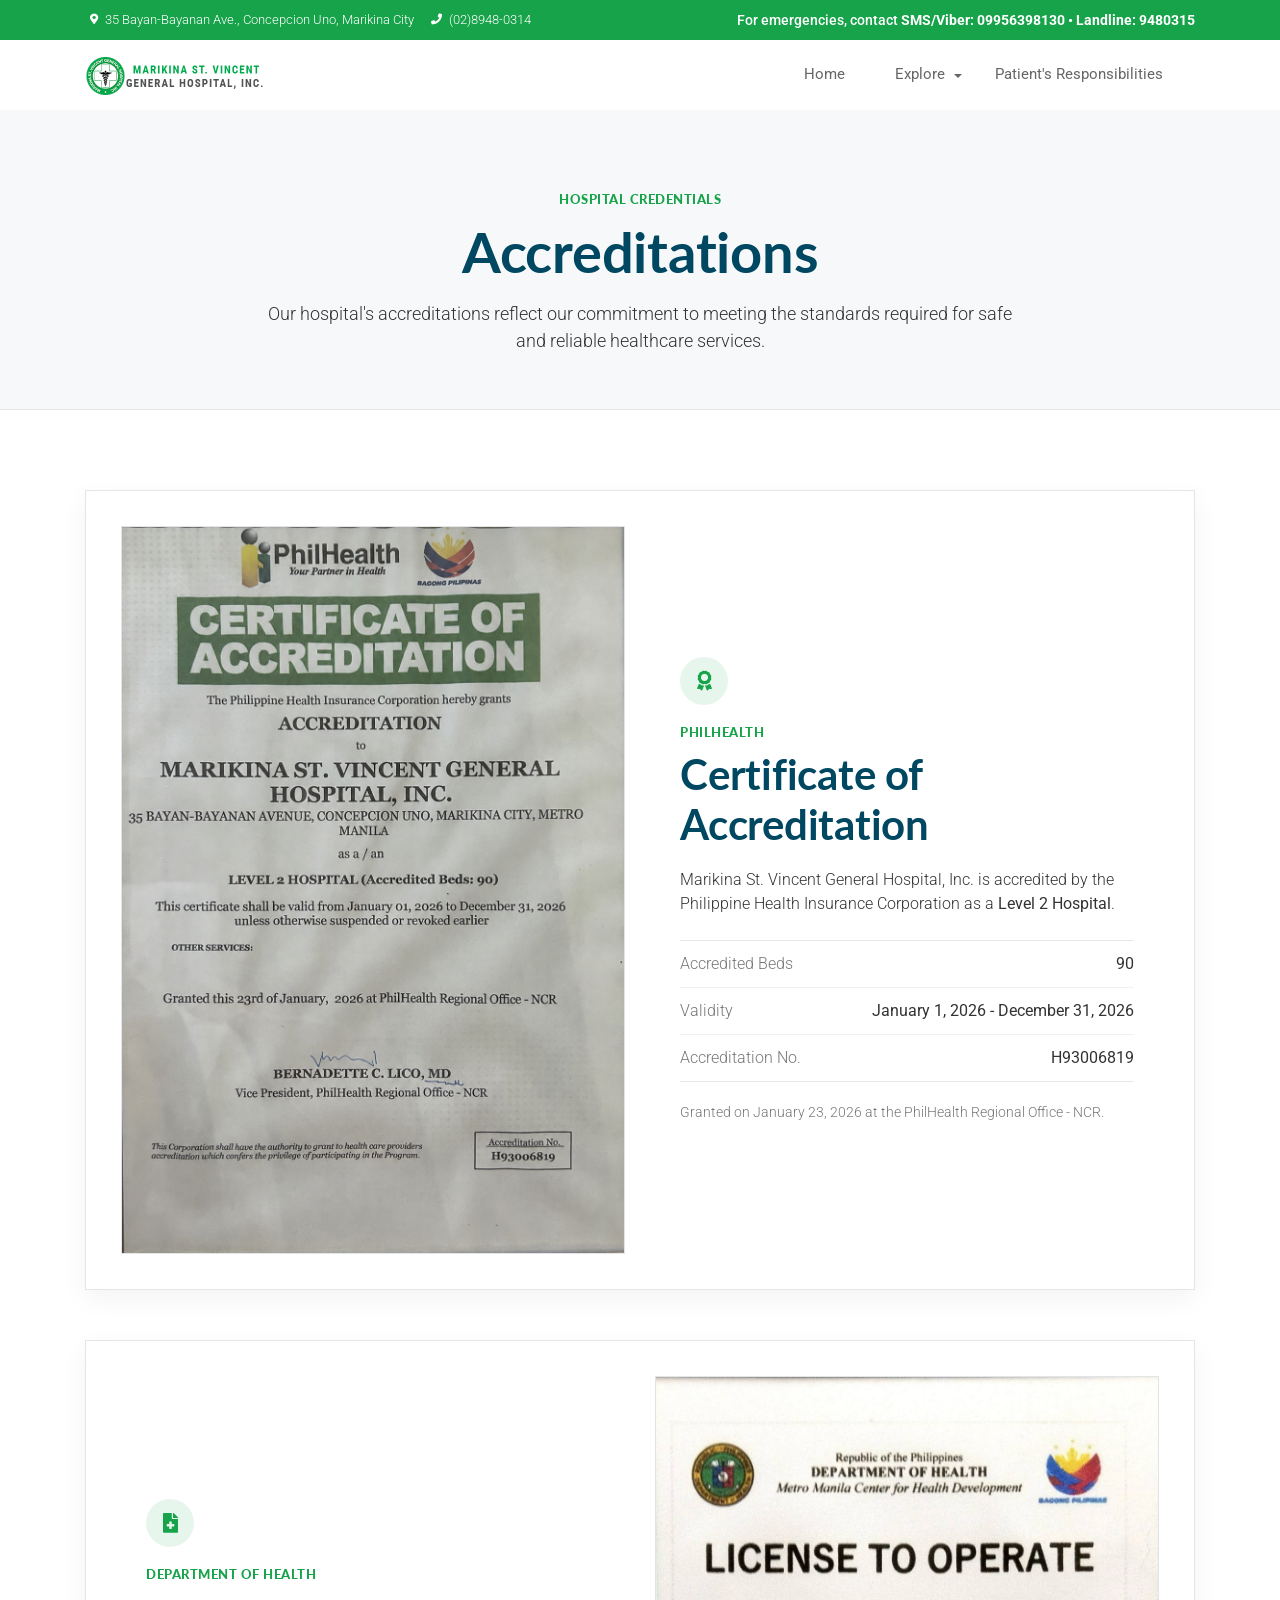
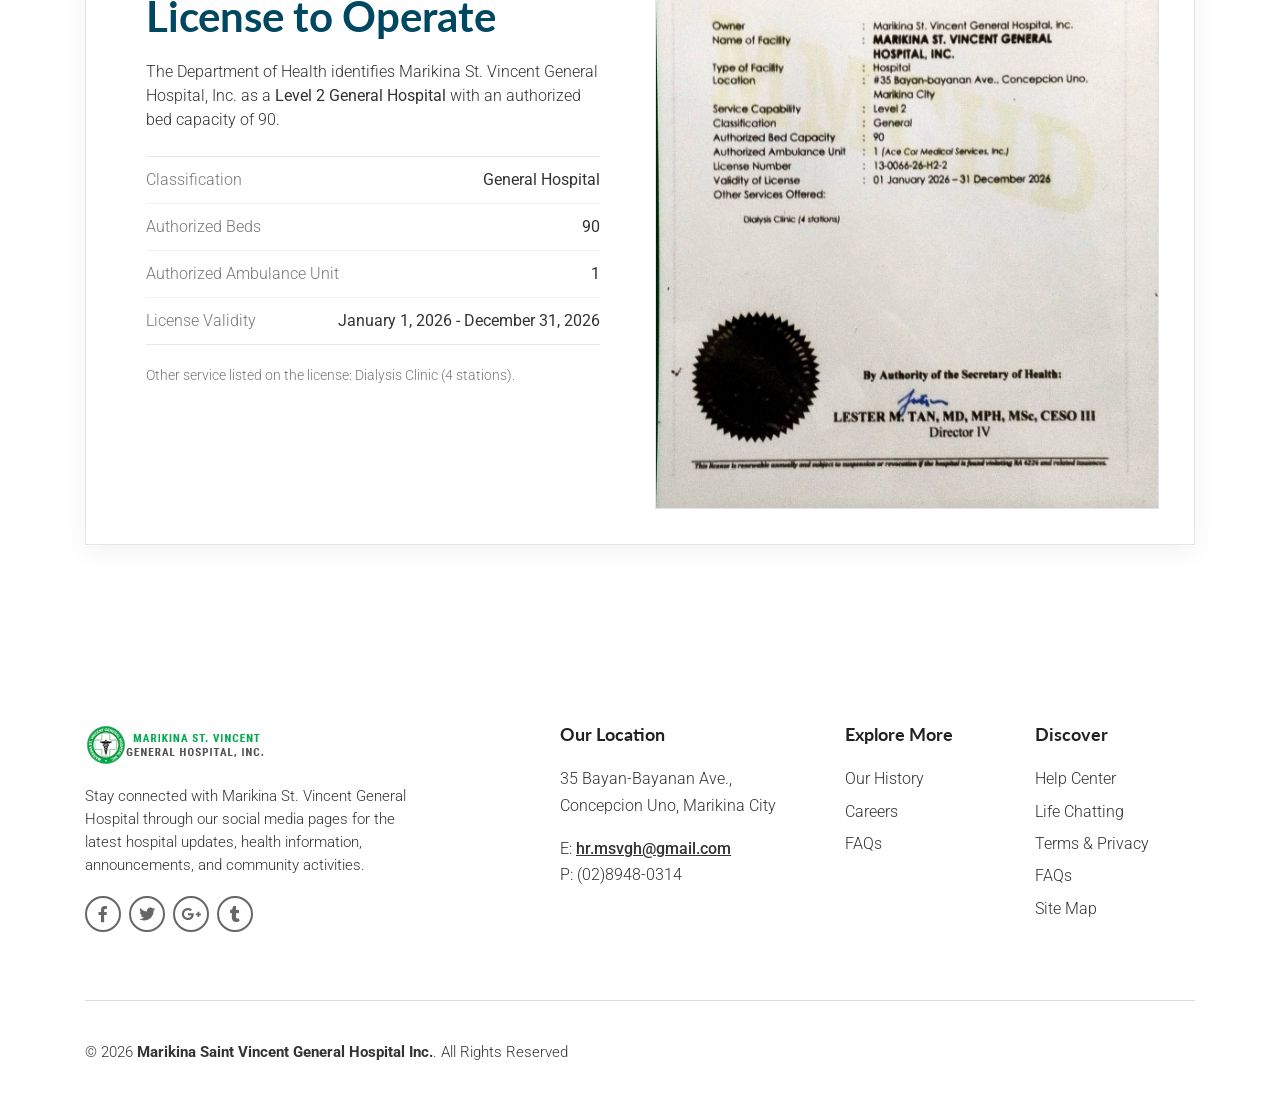
==== accreditations.html @ cf000d10 "V1" ====
<!DOCTYPE html>
<html lang="en">
<head>

		<meta charset="utf-8">
		<meta http-equiv="X-UA-Compatible" content="IE=edge"/>
		
		<meta name="description" content="Marikina St. Vincent General Hospital Inc. - Quality, affordable, effective, and accessible healthcare in Marikina City.">
		
		<meta name="viewport" content="width=device-width, initial-scale=1.0"/>
				
  		<!-- SITE TITLE -->
		<title>MSVGH - Accreditations</title>
							
		<!-- FAVICON AND TOUCH ICONS  -->
		<link rel="shortcut icon" href="images/website logo.PNG" type="image/x-icon">
		<link rel="icon" href="images/website logo.PNG" type="image/x-icon">
		<link rel="apple-touch-icon" sizes="152x152" href="images/apple-touch-icon-152x152.png">
		<link rel="apple-touch-icon" sizes="120x120" href="images/apple-touch-icon-120x120.png">
		<link rel="apple-touch-icon" sizes="76x76" href="images/apple-touch-icon-76x76.png">
		<link rel="apple-touch-icon" href="images/apple-touch-icon.png">

		<!-- GOOGLE FONTS -->
		<link href="https://fonts.googleapis.com/css?family=Roboto:300,400,500,700,900" rel="stylesheet"> 	
		<link href="https://fonts.googleapis.com/css?family=Lato:400,700,900" rel="stylesheet"> 

		<!-- BOOTSTRAP CSS -->
		<link href="css/bootstrap.min.css" rel="stylesheet">
				
		<!-- FONT ICONS -->
		<link href="https://use.fontawesome.com/releases/v5.7.2/css/all.css" integrity="sha384-fnmOCqbTlWIlj8LyTjo7mOUStjsKC4pOpQbqyi7RrhN7udi9RwhKkMHpvLbHG9Sr" rel="stylesheet" crossorigin="anonymous">		
		<link href="css/flaticon.css" rel="stylesheet">

		<!-- PLUGINS STYLESHEET -->
		<link href="css/menu.css" rel="stylesheet">	
		<link id="effect" href="css/dropdown-effects/fade-down.css" media="all" rel="stylesheet">
		<link href="css/magnific-popup.css" rel="stylesheet">	
		<link href="css/owl.carousel.min.css" rel="stylesheet">
		<link href="css/owl.theme.default.min.css" rel="stylesheet">
		<link href="css/animate.css" rel="stylesheet">
		<link href="css/jquery.datetimepicker.min.css" rel="stylesheet">
				
		<!-- TEMPLATE CSS -->
		<link href="css/style.css" rel="stylesheet">
		
		<!-- RESPONSIVE CSS -->
		<link href="css/responsive.css" rel="stylesheet"> 
	
	
		<style>
			.page-hero {
				padding: 80px 0 55px;
				background: #f7f8f9;
				border-bottom: 1px solid #e5e7e9;
			}
			.page-hero .section-id {
				display: block;
				margin-bottom: 8px;
			}
			.page-hero h2 {
				margin-bottom: 15px;
			}
			.page-hero p {
				max-width: 760px;
				margin: 0 auto;
			}
			.accreditations-section {
				padding: 80px 0;
				background: #fff;
			}
			.accreditation-card {
				margin-bottom: 50px;
				padding: 35px;
				background: #fff;
				border: 1px solid #e2e6e8;
				box-shadow: 0 8px 25px rgba(0,0,0,0.05);
			}
			.accreditation-card:last-child {
				margin-bottom: 0;
			}
			.credential-image {
				position: relative;
				overflow: hidden;
				background: #f5f6f7;
				border: 1px solid #e1e5e7;
				text-align: center;
			}
			.credential-image img {
				width: 100%;
				height: auto;
				display: block;
			}
			.credential-overlay {
				position: absolute;
				left: 0;
				right: 0;
				bottom: 0;
				display: flex;
				align-items: center;
				justify-content: center;
				gap: 9px;
				padding: 13px;
				background: rgba(22,163,74,0.92);
				color: #fff;
				opacity: 0;
				transform: translateY(100%);
				transition: all 300ms ease-in-out;
			}
			.credential-image:hover .credential-overlay {
				opacity: 1;
				transform: translateY(0);
			}
			.credential-content {
				padding: 10px 25px;
			}
			.credential-icon {
				width: 48px;
				height: 48px;
				margin-bottom: 18px;
				display: flex;
				align-items: center;
				justify-content: center;
				background: rgba(22,163,74,0.10);
				border-radius: 50%;
				color: #16a34a;
				font-size: 20px;
			}
			.credential-content .section-id {
				display: block;
				margin-bottom: 6px;
			}
			.credential-content h3 {
				margin-bottom: 18px;
			}
			.credential-content > p {
				margin-bottom: 24px;
			}
			.credential-details {
				border-top: 1px solid #e5e7e9;
				border-bottom: 1px solid #e5e7e9;
				margin-bottom: 20px;
			}
			.credential-details > div {
				display: flex;
				justify-content: space-between;
				gap: 25px;
				padding: 11px 0;
				border-bottom: 1px solid #eef0f1;
			}
			.credential-details > div:last-child {
				border-bottom: 0;
			}
			.credential-details span {
				color: #777;
			}
			.credential-details strong {
				color: #333;
				text-align: right;
			}
			.credential-note {
				font-size: 14px;
				color: #777;
				margin-bottom: 0 !important;
			}
			@media (max-width: 991px) {
				.credential-content {
					padding: 35px 10px 10px;
				}
				.accreditation-card {
					padding: 25px;
				}
			}
			@media (max-width: 575px) {
				.page-hero {
					padding: 55px 0 40px;
				}
				.accreditations-section {
					padding: 50px 0;
				}
				.accreditation-card {
					padding: 18px;
				}
				.credential-details > div {
					display: block;
				}
				.credential-details strong {
					display: block;
					margin-top: 4px;
					text-align: left;
				}
			}
		</style>

</head>
<body>
<div id="loader-wrapper">
			<div id="loader"><div class="loader-inner"></div></div>
		</div>




		<!-- PAGE CONTENT
		============================================= -->	
		<div id="page" class="page">

<header id="header" class="header">


				<!-- MOBILE HEADER -->
			    <div class="wsmobileheader clearfix">
			    	<a id="wsnavtoggle" class="wsanimated-arrow"><span></span></a>
			    	<span class="smllogo"><img src="images/logo.png" width="180" height="40" alt="mobile-logo"/></span>
			    	<a href="tel:123456789" class="callusbtn"><i class="fas fa-phone"></i></a>
			 	</div>


			 	<!-- HEADER STRIP -->
			 	<div class="headtoppart bg-blue clearfix">
			    	<div class="headerwp clearfix">

			    		<!-- Address -->
			     		<div class="headertopleft">			     			
			        		<div class="address clearfix"><span><i class="fas fa-map-marker-alt"></i>35 Bayan-Bayanan Ave., Concepcion Uno, Marikina City </span> <a href="tel:123456789" class="callusbtn"><i class="fas fa-phone"></i>(02)8948-0314</a>
			            	</div>
			     		</div>

			     		<!-- Social Links -->
					    <div class="headertopright">
					    	<a class="googleicon" title="Google" href="#"><i class="fab fa-google"></i> <span class="mobiletext02">Google</span></a>
					        <a class="linkedinicon" title="Linkedin" href="#"><i class="fab fa-linkedin-in"></i> <span class="mobiletext02">Linkedin</span></a>
					        <a class="twittericon" title="Twitter" href="#"><i class="fab fa-twitter"></i> <span class="mobiletext02">Twitter</span></a>
					        <a class="facebookicon" title="Facebook" href="#"><i class="fab fa-facebook-f"></i> <span class="mobiletext02">Facebook</span></a>
				      	</div>

				    </div>
			  	</div>	<!-- END HEADER STRIP -->


			  	<!-- NAVIGATION MENU -->
			  	<div class="wsmainfull menu clearfix">
    				<div class="wsmainwp clearfix">

    					<!-- LOGO IMAGE -->
    					<!-- For Retina Ready displays take a image with double the amount of pixels that your image will be displayed (e.g 360 x 80 pixels) -->
    					<div class="desktoplogo"><a href="index.html"><img src="images/logo.png"  width="180" height="40" alt="header-logo"></a></div>

    					<!-- MAIN MENU -->
      					<nav class="wsmenu clearfix">
        					<ul class="wsmenu-list">


        						<!-- DROPDOWN MENU -->
					        	<li aria-haspopup="true"><a href="index.html">Home</a>
					           		
					           			
					          	</li>	<!-- END DROPDOWN MENU -->


					           	<!-- PAGES -->
					          	<li aria-haspopup="true"><a href="#">Explore <span class="wsarrow"></span></a>
            						<div class="wsmegamenu clearfix">
             							<div class="container">
               								<div class="row">

               									<!-- MEGAMENU LINKS -->
               									<ul class="col-lg-3 col-md-12 col-xs-12 link-list">
								                    
								                    <li><a href="index.html">Home</a></li>
								                    <li><a href="history.html">History</a></li>
								                    <li><a href="mission-vision.html">Mission &amp; Vision</a></li>
								                </ul>

								                <!-- MEGAMENU LINKS -->
               									<ul class="col-lg-3 col-md-12 col-xs-12 link-list">
								                    
								                    <li><a href="all-services.html">All Services</a></li>
								                    <li><a href="all-doctors.html">All Doctors</a></li>
								                    <li><a href="doctors-timetable.html">Doctors Timetable</a></li>
								                </ul>

								                <!-- MEGAMENU LINKS -->
               									<ul class="col-lg-3 col-md-12 col-xs-12 link-list">
								                    
								                    <li><a href="accreditations.html">Accreditations</a></li>
								                    <li><a href="applications.html">Applications</a></li>
								                    <li><a href="faqs.html">FAQs</a></li>
								                </ul>

								                <!-- MEGAMENU LINKS -->
               									<ul class="col-lg-3 col-md-12 col-xs-12 link-list">
								                    
								                    <li><a href="contact us.html">Contact Us</a></li>
								                    <li><a href="terms.html">Terms</a></li>
								                </ul>

							                </div>  <!-- End row -->	
							            </div>  <!-- End container -->	
							        </div>  <!-- End wsmegamenu -->	
							    </li>	<!-- END PAGES -->



					          	


					          	

							    
							    <!-- SIMPLE NAVIGATION LINK -->
							    <li class="nl-simple" aria-haspopup="true"><a href="terms.html">Patient's Responsibilities</a></li>

							    <!-- NAVIGATION MENU BUTTON -->
							   


        					</ul>
        				</nav>	<!-- END MAIN MENU -->

    				</div>
    			</div>	<!-- END NAVIGATION MENU -->


			</header>


			<!-- ACCREDITATIONS PAGE -->
			<section class="page-hero division">
				<div class="container">
					<div class="row">
						<div class="col-lg-10 offset-lg-1 text-center">
							<span class="section-id blue-color">Hospital Credentials</span>
							<h2 class="h2-md steelblue-color">Accreditations</h2>
							<p class="p-md">
								Our hospital's accreditations reflect
								our commitment to meeting the standards required for safe and
								reliable healthcare services.
							</p>
						</div>
					</div>
				</div>
			</section>

			<section class="accreditations-section division">
				<div class="container">

					<div class="accreditation-card wow fadeInUp" data-wow-delay="0.2s">
						<div class="row d-flex align-items-center">

							<div class="col-lg-6">
								<div class="credential-image">
									<a class="image-link" href="images/accreditation.png" title="PhilHealth Certificate of Accreditation">
										<img class="img-fluid" src="images/accreditation.png" alt="PhilHealth Certificate of Accreditation">
										<div class="credential-overlay">
											<i class="fas fa-search-plus"></i>
											<span>View Certificate</span>
										</div>
									</a>
								</div>
							</div>

							<div class="col-lg-6">
								<div class="credential-content">
									<div class="credential-icon"><i class="fas fa-award"></i></div>
									<span class="section-id blue-color">PhilHealth</span>
									<h3 class="h3-md steelblue-color">Certificate of Accreditation</h3>

									<p>
										Marikina St. Vincent General Hospital, Inc. is accredited by
										the Philippine Health Insurance Corporation as a
										<strong>Level 2 Hospital</strong>.
									</p>

									<div class="credential-details">
										<div><span>Accredited Beds</span><strong>90</strong></div>
										<div><span>Validity</span><strong>January 1, 2026 - December 31, 2026</strong></div>
										<div><span>Accreditation No.</span><strong>H93006819</strong></div>
									</div>

									<p class="credential-note">
										Granted on January 23, 2026 at the PhilHealth Regional Office - NCR.
									</p>
								</div>
							</div>

						</div>
					</div>

					<div class="accreditation-card wow fadeInUp" data-wow-delay="0.4s">
						<div class="row d-flex align-items-center">

							<div class="col-lg-6 order-lg-2">
								<div class="credential-image">
									<a class="image-link" href="images/license to operate.jpg" title="License to Operate">
										<img class="img-fluid" src="images/license to operate.jpg" alt="Department of Health License to Operate">
										<div class="credential-overlay">
											<i class="fas fa-search-plus"></i>
											<span>View License</span>
										</div>
									</a>
								</div>
							</div>

							<div class="col-lg-6 order-lg-1">
								<div class="credential-content">
									<div class="credential-icon"><i class="fas fa-file-medical"></i></div>
									<span class="section-id blue-color">Department of Health</span>
									<h3 class="h3-md steelblue-color">License to Operate</h3>

									<p>
										The Department of Health identifies Marikina St. Vincent
										General Hospital, Inc. as a <strong>Level 2 General Hospital</strong>
										with an authorized bed capacity of 90.
									</p>

									<div class="credential-details">
										<div><span>Classification</span><strong>General Hospital</strong></div>
										<div><span>Authorized Beds</span><strong>90</strong></div>
										<div><span>Authorized Ambulance Unit</span><strong>1</strong></div>
										<div><span>License Validity</span><strong>January 1, 2026 - December 31, 2026</strong></div>
									</div>

									<p class="credential-note">
										Other service listed on the license: Dialysis Clinic (4 stations).
									</p>
								</div>
							</div>

						</div>
					</div>

				</div>
			</section>


<footer id="footer-3" class="wide-40 footer division">
				<div class="container">


					<!-- FOOTER CONTENT -->
					<div class="row">	


						<!-- FOOTER INFO -->
						<div class="col-md-6 col-lg-4">
							<div class="footer-info mb-40">

								<!-- Footer Logo -->
								<!-- For Retina Ready displays take a image with double the amount of pixels that your image will be displayed (e.g 360 x 80  pixels) -->
								<img src="images/footer-logo.png" width="180" height="40" alt="footer-logo">

								<!-- Text -->	
								<p class="p-sm mt-20">Stay connected with Marikina St. Vincent General Hospital through our social media pages for the latest hospital updates, health information, announcements, and community activities. 
								</p>

								<!-- Social Icons -->
								<div class="footer-socials-links mt-20">
									<ul class="foo-socials text-center clearfix">

										<li><a href="#" class="ico-facebook"><i class="fab fa-facebook-f"></i></a></li>
										<li><a href="#" class="ico-twitter"><i class="fab fa-twitter"></i></a></li>	
										<li><a href="#" class="ico-google-plus"><i class="fab fa-google-plus-g"></i></a></li>
										<li><a href="#" class="ico-tumblr"><i class="fab fa-tumblr"></i></a></li>			
																																				
										<!--
										<li><a href="#" class="ico-behance"><i class="fab fa-behance"></i></a></li>	
										<li><a href="#" class="ico-dribbble"><i class="fab fa-dribbble"></i></a></li>											
										<li><a href="#" class="ico-instagram"><i class="fab fa-instagram"></i></a></li>	
										<li><a href="#" class="ico-linkedin"><i class="fab fa-linkedin-in"></i></a></li>
										<li><a href="#" class="ico-pinterest"><i class="fab fa-pinterest-p"></i></a></li>									
										<li><a href="#" class="ico-youtube"><i class="fab fa-youtube"></i></a></li>											
										<li><a href="#" class="ico-vk"><i class="fab fa-vk"></i></a></li>
										<li><a href="#" class="ico-yelp"><i class="fab fa-yelp"></i></a></li>
										<li><a href="#" class="ico-yahoo"><i class="fab fa-yahoo"></i></a></li>
									    -->	

									</ul>									
								</div> 
								
							</div>	
						</div>


						<!-- FOOTER CONTACTS -->
						<div class="col-md-6 col-lg-3 offset-lg-1">
							<div class="footer-box mb-40">
							
								<!-- Title -->
								<h5 class="h5-xs">Our Location</h5>

								<!-- Address -->
								<p>35 Bayan-Bayanan Ave.,</p> 
								<p>Concepcion Uno, Marikina City</p>
								
								<!-- Email -->
								<p class="foo-email mt-20">E: <a href="mailto:yourdomain@mail.com">hr.msvgh@gmail.com</a></p>

								<!-- Phone -->
								<p>P: (02)8948-0314</p>

							</div>
						</div>


						<!-- FOOTER LINKS -->
						<div class="col-md-6 col-lg-2">
							<div class="footer-links mb-40">
							
								<!-- Title -->
								<h5 class="h5-xs">Explore More</h5>

								<!-- Footer Links -->
								<ul class="foo-links clearfix">
									<li><a href="#">Our History</a></li>
									<li><a href="#">Careers</a></li>
									<li><a href="#">FAQs</a></li>									
								</ul>

							</div>
						</div>


						<!-- FOOTER LINKS -->
						<div class="col-md-6 col-lg-2">
							<div class="footer-links mb-40">
												
								<!-- Title -->
								<h5 class="h5-xs">Discover</h5>

								<!-- Footer List -->
								<ul class="clearfix">																		
									<li><a href="#">Help Center</a></li>																				
									<li><a href="#">Life Chatting</a></li>
									<li><a href="#">Terms & Privacy</a></li>
									<li><a href="#">FAQs</a></li>
									<li><a href="#">Site Map</a></li>								
								</ul>

							</div>
						</div>	


					</div>	  <!-- END FOOTER CONTENT -->


					<!-- FOOTER COPYRIGHT -->
					<div class="bottom-footer">
						<div class="row">
							<div class="col-md-12">
								<p class="footer-copyright">&copy; 2026 <span> Marikina Saint Vincent General Hospital Inc.</span>. All Rights Reserved</p>
							</div>
						</div>
					</div>


				</div>	   <!-- End container -->
			</footer>

<!-- EXTERNAL SCRIPTS
		============================================= -->	
		<script src="js/jquery-3.3.1.min.js"></script>
		<script src="js/bootstrap.min.js"></script>	
		<script src="js/modernizr.custom.js"></script>
		<script src="js/jquery.easing.js"></script>
		<script src="js/jquery.appear.js"></script>
		<script src="js/jquery.stellar.min.js"></script>	
		<script src="js/menu.js"></script>
		<script src="js/sticky.js"></script>
		<script src="js/jquery.scrollto.js"></script>
		<script src="js/materialize.js"></script>	
		<script src="js/owl.carousel.min.js"></script>
		<script src="js/jquery.magnific-popup.min.js"></script>	
		<script src="js/imagesloaded.pkgd.min.js"></script>
		<script src="js/isotope.pkgd.min.js"></script>
		<script src="js/hero-form.js"></script>
		<script src="js/contact-form.js"></script>
		
		<script src="js/appointment-form.js"></script>
		<script src="js/jquery.datetimepicker.full.js"></script>		
		<script src="js/jquery.validate.min.js"></script>	
		<script src="js/jquery.ajaxchimp.min.js"></script>
		<script src="js/wow.js"></script>	
	
		<!-- Custom Script -->		
		<script src="js/custom.js"></script>

		<script> 
			new WOW().init();
		</script>

		<!-- HTML5 shim, for IE6-8 support of HTML5 elements. All other JS at the end of file. -->
		<!-- [if lt IE 9]>
			<script src="js/html5shiv.js" type="text/javascript"></script>
			<script src="js/respond.min.js" type="text/javascript"></script>
		<![endif] -->

		<!-- Google Analytics: Change UA-XXXXX-X to be your site's ID. Go to http://www.google.com/analytics/ for more information. -->	
		<!--
		<script>
			window.ga=window.ga||function(){(ga.q=ga.q||[]).push(arguments)};ga.l=+new Date;
			ga('create', 'UA-XXXXX-Y', 'auto');
			ga('send', 'pageview');
		</script>
		<script async src='https://www.google-analytics.com/analytics.js'></script>
		-->
		<!-- End Google Analytics -->

	

</body>
</html>
---- css/flaticon.css ----
/*
  	Flaticon icon font: Flaticon
  	Creation date: 12/09/2017 10:18
  	*/

@font-face {
  font-family: "Flaticon";
  src: url("../fonts/Flaticon.eot");
  src: url("../fonts/Flaticon.eot?#iefix") format("embedded-opentype"),
       url("../fonts/Flaticon.woff") format("woff"),
       url("../fonts/Flaticon.ttf") format("truetype"),
       url("../fonts/Flaticon.svg#Flaticon") format("svg");
  font-weight: normal;
  font-style: normal;
}

@media screen and (-webkit-min-device-pixel-ratio:0) {
  @font-face {
    font-family: "Flaticon";
    src: url("../fonts/Flaticon.svg#Flaticon") format("svg");
  }
}

[class^="flaticon-"]:before, [class*=" flaticon-"]:before,
[class^="flaticon-"]:after, [class*=" flaticon-"]:after {   
  font-family: Flaticon;
  font-size: 20px;
  font-style: normal;
  margin-left: 0;
}

.flaticon-001-clock-1:before { content: "\f100"; }
.flaticon-002-medicine-2:before { content: "\f101"; }
.flaticon-003-chat:before { content: "\f102"; }
.flaticon-004-blood-sample-2:before { content: "\f103"; }
.flaticon-005-blood-donation-3:before { content: "\f104"; }
.flaticon-006-cardiogram-8:before { content: "\f105"; }
.flaticon-007-calendar-3:before { content: "\f106"; }
.flaticon-008-ambulance-6:before { content: "\f107"; }
.flaticon-009-cardiogram-7:before { content: "\f108"; }
.flaticon-010-mortar-2:before { content: "\f109"; }
.flaticon-011-atoms:before { content: "\f10a"; }
.flaticon-012-calendar-2:before { content: "\f10b"; }
.flaticon-013-blood-donation-2:before { content: "\f10c"; }
.flaticon-014-clinic-history-8:before { content: "\f10d"; }
.flaticon-015-blood-donation-1:before { content: "\f10e"; }
.flaticon-016-doctor-1:before { content: "\f10f"; }
.flaticon-017-molecules:before { content: "\f110"; }
.flaticon-018-scale-1:before { content: "\f111"; }
.flaticon-019-skull:before { content: "\f112"; }
.flaticon-020-hospital-bed-1:before { content: "\f113"; }
.flaticon-021-hospital-9:before { content: "\f114"; }
.flaticon-022-fish:before { content: "\f115"; }
.flaticon-023-knife:before { content: "\f116"; }
.flaticon-024-spermatozoon:before { content: "\f117"; }
.flaticon-025-printer:before { content: "\f118"; }
.flaticon-026-bones:before { content: "\f119"; }
.flaticon-027-stomach:before { content: "\f11a"; }
.flaticon-028-cardiogram-6:before { content: "\f11b"; }
.flaticon-029-stretcher-1:before { content: "\f11c"; }
.flaticon-030-clinic-history-7:before { content: "\f11d"; }
.flaticon-031-scanner:before { content: "\f11e"; }
.flaticon-032-laptop-3:before { content: "\f11f"; }
.flaticon-033-scale:before { content: "\f120"; }
.flaticon-034-folder:before { content: "\f121"; }
.flaticon-035-clinic-history-6:before { content: "\f122"; }
.flaticon-036-hospital-8:before { content: "\f123"; }
.flaticon-037-tablets:before { content: "\f124"; }
.flaticon-038-medicine-book-1:before { content: "\f125"; }
.flaticon-039-emergency-call-1:before { content: "\f126"; }
.flaticon-040-placeholder:before { content: "\f127"; }
.flaticon-041-helicopter:before { content: "\f128"; }
.flaticon-042-hospital-7:before { content: "\f129"; }
.flaticon-043-dropper-1:before { content: "\f12a"; }
.flaticon-044-dumbbell:before { content: "\f12b"; }
.flaticon-045-molecule:before { content: "\f12c"; }
.flaticon-046-cardiogram-5:before { content: "\f12d"; }
.flaticon-047-head:before { content: "\f12e"; }
.flaticon-048-lungs:before { content: "\f12f"; }
.flaticon-049-glasses:before { content: "\f130"; }
.flaticon-050-mortar-1:before { content: "\f131"; }
.flaticon-051-emergency-call:before { content: "\f132"; }
.flaticon-052-flask-2:before { content: "\f133"; }
.flaticon-053-medical-history:before { content: "\f134"; }
.flaticon-054-ambulance-5:before { content: "\f135"; }
.flaticon-055-calendar-1:before { content: "\f136"; }
.flaticon-056-first-aid-kit-5:before { content: "\f137"; }
.flaticon-057-crutch:before { content: "\f138"; }
.flaticon-058-blood-transfusion-2:before { content: "\f139"; }
.flaticon-059-ambulance-4:before { content: "\f13a"; }
.flaticon-060-cardiogram-4:before { content: "\f13b"; }
.flaticon-061-nuclear-1:before { content: "\f13c"; }
.flaticon-062-cardiogram-3:before { content: "\f13d"; }
.flaticon-063-thermometer-2:before { content: "\f13e"; }
.flaticon-064-hospital-6:before { content: "\f13f"; }
.flaticon-065-hospital-bed:before { content: "\f140"; }
.flaticon-066-cardiogram-2:before { content: "\f141"; }
.flaticon-067-clinic-history-5:before { content: "\f142"; }
.flaticon-068-ambulance-3:before { content: "\f143"; }
.flaticon-069-test-tube:before { content: "\f144"; }
.flaticon-070-first-aid-kit-4:before { content: "\f145"; }
.flaticon-071-clipboard-2:before { content: "\f146"; }
.flaticon-072-hospital-5:before { content: "\f147"; }
.flaticon-073-laptop-2:before { content: "\f148"; }
.flaticon-074-laptop-1:before { content: "\f149"; }
.flaticon-075-cardiogram-1:before { content: "\f14a"; }
.flaticon-076-microscope:before { content: "\f14b"; }
.flaticon-077-ribbon:before { content: "\f14c"; }
.flaticon-078-patch-2:before { content: "\f14d"; }
.flaticon-079-safebox:before { content: "\f14e"; }
.flaticon-080-shield:before { content: "\f14f"; }
.flaticon-081-dropper:before { content: "\f150"; }
.flaticon-082-pills-3:before { content: "\f151"; }
.flaticon-083-stethoscope:before { content: "\f152"; }
.flaticon-084-pills-2:before { content: "\f153"; }
.flaticon-085-blood-sample-1:before { content: "\f154"; }
.flaticon-086-flask-1:before { content: "\f155"; }
.flaticon-087-glass-of-water:before { content: "\f156"; }
.flaticon-088-injection-1:before { content: "\f157"; }
.flaticon-089-blood-transfusion-1:before { content: "\f158"; }
.flaticon-090-vaccine:before { content: "\f159"; }
.flaticon-091-no-smoking:before { content: "\f15a"; }
.flaticon-092-clock:before { content: "\f15b"; }
.flaticon-093-pills-1:before { content: "\f15c"; }
.flaticon-094-blood-drop-1:before { content: "\f15d"; }
.flaticon-095-patch-1:before { content: "\f15e"; }
.flaticon-096-calendar:before { content: "\f15f"; }
.flaticon-097-flask:before { content: "\f160"; }
.flaticon-098-blood-drop:before { content: "\f161"; }
.flaticon-099-first-aid-kit-3:before { content: "\f162"; }
.flaticon-100-voltmeter:before { content: "\f163"; }
.flaticon-101-cardiogram:before { content: "\f164"; }
.flaticon-102-hospital-4:before { content: "\f165"; }
.flaticon-103-nuclear:before { content: "\f166"; }
.flaticon-104-blood-sample:before { content: "\f167"; }
.flaticon-105-first-aid-kit-2:before { content: "\f168"; }
.flaticon-106-first-aid-kit-1:before { content: "\f169"; }
.flaticon-107-medicine-1:before { content: "\f16a"; }
.flaticon-108-hospital-3:before { content: "\f16b"; }
.flaticon-109-injection:before { content: "\f16c"; }
.flaticon-110-hospital-2:before { content: "\f16d"; }
.flaticon-111-ambulance-2:before { content: "\f16e"; }
.flaticon-112-mortar:before { content: "\f16f"; }
.flaticon-113-clinic-history-4:before { content: "\f170"; }
.flaticon-114-pill:before { content: "\f171"; }
.flaticon-115-ambulance-1:before { content: "\f172"; }
.flaticon-116-patch:before { content: "\f173"; }
.flaticon-117-stretcher:before { content: "\f174"; }
.flaticon-118-blood-transfusion:before { content: "\f175"; }
.flaticon-119-clipboard-1:before { content: "\f176"; }
.flaticon-120-monitor-1:before { content: "\f177"; }
.flaticon-121-smartphone-4:before { content: "\f178"; }
.flaticon-122-clinic-history-3:before { content: "\f179"; }
.flaticon-123-smartphone-3:before { content: "\f17a"; }
.flaticon-124-laptop:before { content: "\f17b"; }
.flaticon-125-clinic-history-2:before { content: "\f17c"; }
.flaticon-126-medicine:before { content: "\f17d"; }
.flaticon-127-thermometer-1:before { content: "\f17e"; }
.flaticon-128-thermometer:before { content: "\f17f"; }
.flaticon-129-hospital-1:before { content: "\f180"; }
.flaticon-130-clinic-history-1:before { content: "\f181"; }
.flaticon-131-venus:before { content: "\f182"; }
.flaticon-132-medicine-book:before { content: "\f183"; }
.flaticon-133-smartphone-2:before { content: "\f184"; }
.flaticon-134-smartphone-1:before { content: "\f185"; }
.flaticon-135-hospital:before { content: "\f186"; }
.flaticon-136-monitor:before { content: "\f187"; }
.flaticon-137-doctor:before { content: "\f188"; }
.flaticon-138-loupe:before { content: "\f189"; }
.flaticon-139-first-aid-kit:before { content: "\f18a"; }
.flaticon-140-healthcare:before { content: "\f18b"; }
.flaticon-141-clinic-history:before { content: "\f18c"; }
.flaticon-142-ambulance:before { content: "\f18d"; }
.flaticon-143-teeth:before { content: "\f18e"; }
.flaticon-144-blood-donation:before { content: "\f18f"; }
.flaticon-145-flag:before { content: "\f190"; }
.flaticon-146-archive:before { content: "\f191"; }
.flaticon-147-pills:before { content: "\f192"; }
.flaticon-148-smartphone:before { content: "\f193"; }
.flaticon-149-bottle:before { content: "\f194"; }
.flaticon-150-clipboard:before { content: "\f195"; }
---- css/menu.css ----
/*
 * Plugin: Web Slide Navigation System
 * Demo Link: https://uxwing.com/webslide/
 * Author: UXWing
 * License: http://codecanyon.net/licenses/standard
*/
/* ======== Find Below Table of Content Points to Go Relevant Section  =========
[Table of contents DESKTOP]
Desktop Base CSS
Desktop Main Menu CSS
- Desktop Search Bar
Desktop Drop Down Menu CSS 
Desktop Mega Menus CSS
-> Desktop Half Menu CSS
-> Desktop HTML Form Menu CSS
Desktop Extra CSS

[Table of contents MOBILE ]
Mobile Menu Change Brake Point
Mobile Base CSS
Mobile Main Menu CSS
Mobile Slide Down Links CSS
Mobile Mega Menus CSS
Mobile Header CSS
 -> Mobile Search Bar
 -> Mobile Toggle Menu icon (X ICON)
Mobile Overlay/Drawer CSS
Mobile Sub Menu Expander Arrows
Mobile Extra CSS
Extra @Media Query

/*------------------------------------------*/
/*  Desktop Base CSS
--------------------------------------------*/

.wsmenu html,
.wsmenu body,
.wsmenu iframe,
.wsmenu h1,
.wsmenu h2,
.wsmenu h3,
.wsmenu h4,
.wsmenu h5,
.wsmenu h6 {
  margin: 0;
  padding: 0;
  border: 0;
  font: inherit;
  vertical-align: baseline;
  font-weight: normal;
  font-size: 12px;
  line-height: 18px;
  font-family: Helvetica, sans-serif;
  -webkit-font-smoothing: subpixel-antialiased;
  font-smoothing: antialiased;
  font-smooth: antialiased;
  -webkit-text-size-adjust: 100%;
  -ms-text-size-adjust: 100%;
  -webkit-font-smoothing: subpixel-antialiased;
  font-smoothing: subpixel-antialiased;
  font-smooth: subpixel-antialiased;
}

.wsmenu .cl {
  clear: both;
}

.wsmenu img,
object,
embed,
video {
  border: 0 none;
  max-width: 100%;
}

.wsmenu a:focus {
  outline: none;
}

.wsmenu:before,
.wsmenu:after {
  content: "";
  display: table;
}

.wsmenu:after {
  clear: both;
}

/*------------------------------------------*/
/*  Desktop Main Menu CSS
--------------------------------------------*/

.wsmenucontainer {
  background-size: cover;
  background-image: url(../images/bg01.jpg);
  overflow: hidden;
  background-attachment: fixed;
  background-position: 50% 0;
  background-repeat: no-repeat;
}

.wsmainfull {
  width: 100%;
  height: 70px;
  background-color: #fff!important;
  z-index: 999;
  -webkit-box-shadow: 0 2px 3px rgba(96, 96, 96, .1);
  -moz-box-shadow: 0 2px 3px rgba(96, 96, 96, .1);
  box-shadow: 0 2px 3px rgba(96, 96, 96, .1);
  -webkit-transition: all 450ms ease-in-out;
  -moz-transition: all 450ms ease-in-out;
  -o-transition: all 450ms ease-in-out;
  -ms-transition: all 450ms ease-in-out;
  transition: all 450ms ease-in-out; 
}

.wsmainwp {
  margin: 0 auto;
  max-width: 1140px;
  padding: 0 15px;
  position: relative;
}

.desktoplogo {
  padding: 16px 0px 0px 0px;
  margin: 0;
  float: left;
}

#header-2 .desktoplogo {
  padding: 0;
}

#header-2 .wsmainfull .desktoplogo {
  display: none;
}
/*
.desktoplogo img {
  width: 100%;
}
*/
.wsmenu {
  color: #fff;
  font-size: 14.5px;
  font-weight: 400;
  padding: 0;
  float: right;
  display: block;
}

#header-2 .wsmenu {
  float: left;
}

.wsmenu>.wsmenu-list {
  text-align: left;
  margin: 0 auto 0 auto;
  width: 100%;
  display: block;
  padding: 0;
}

.wsmenu > .wsmenu-list > li {
  text-align: center;
  display: block;
  padding: 0;
  margin: 0;
  float: left;
}

.wsmenu >.wsmenu-list > li a {
  color: #666;
}

.wsmenu >.wsmenu-list > li:hover > a {
  color: #16a34a;
}

.wsmenu > .wsmenu-list > li > a {
  display: block;
  padding: 10px 32px 10px 18px;
  line-height: 50px;
  text-decoration: none;
  position: relative;
}

#header-2 .wsmenu > .wsmenu-list > li > a {
  padding: 10px 40px 10px 10px;
}

.wsmenu > .wsmenu-list > li:last-child > a {
  border-right: 0px;
}

/* Header Button */
.header-button span,
.wsmenu > .wsmenu-list > li.header-btn a {
  background-color: #16a34a;
  color: #fff!important;
  line-height: 30px;
  margin-top: 15px;
  margin-left: 10px;
  padding: 5px 15px 5px 15px;
  -webkit-border-radius: 4px;
  -moz-border-radius: 4px
  border-radius: 4px;
}

.wsmenu > .wsmenu-list > li.header-btn.green-btn a {
  background-color: #0dc176;
}

.wsmenu > .wsmenu-list > li.header-btn.lime-btn a {
  background-color: #89be19;
}

#header-2 .wsmenu > .wsmenu-list > li.header-btn a {
  padding: 5px 15px 5px 15px;
  display: none;
}

.header-button {
  display: inline-block;
  float: right;
  text-align: right;
}

.header-button span {
  display: block;
  -webkit-transition: all 450ms ease-in-out;
  -moz-transition: all 450ms ease-in-out;
  -o-transition: all 450ms ease-in-out;
  -ms-transition: all 450ms ease-in-out;
  transition: all 450ms ease-in-out;  
}

.header-button span a {
  color: #fff;
  font-size: 14px;
  font-weight: 400;
}

.wsmenu > .wsmenu-list > li.header-btn a:hover {
  background-color: #15803d;
  color: #fff!important;
}

.wsmenu >.wsmenu-list > li a.menuhomeicon {
  padding-left: 29px;
  padding-right: 29px;
}

.wsmenu > .wsmenu-list > li > a i {
  display: inline-block;
  font-size: 14px;
  line-height: inherit;
  margin-right: 12px;
  vertical-align: top;
}

.wsmenu > .wsmenu-list > li > a.menuhomeicon i {
  margin-right: 0px;
  font-size: 15px;
}

.wsmenu > .wsmenu-list > li > a .wsarrow:after {
  border-left: 4px solid rgba(0, 0, 0, 0);
  border-right: 4px solid rgba(0, 0, 0, 0);
  border-top: 4px solid;
  content: "";
  float: right;
  right: 15px;
  height: 0;
  margin: 0 0 0 14px;
  position: absolute;
  text-align: right;
  top: 34px;
  width: 0;
}

/* Desktop Search Bar */
.wsmenu > .wsmenu-list > li.rightmenu {
  float: right;
}

.wsmenu > .wsmenu-list > li.rightmenu a {
  padding: 0px 30px 0px 20px;
  border-right: none;
}

.wsmenu > .wsmenu-list > li.rightmenu a i {
  font-size: 15px;
}

.wsmenu >.wsmenu-list > li.rightmenu {
  float: right;
}

.wsmenu >.wsmenu-list > li.rightmenu:before,
.wsmenu-list > li.rightmenu:after {
  content: "";
  display: table;
}

.wsmenu > .wsmenu-list > li.rightmenu:after {
  clear: both;
}

.wsmenu > .wsmenu-list > li.rightmenu > .topmenusearch {
  float: right;
  width: 210px;
  height: 39px;
  position: relative;
  margin: 16px 0px 0px 0px;
}

.wsmenu>.wsmenu-list>li.rightmenu>.topmenusearch .searchicon {
  -webkit-transition: all 0.7s ease 0s;
  -moz-transition: all 0.7s ease 0s;
  -o-transition: all 0.7s ease 0s;
  transition: all 0.7s ease 0s;
}

.wsmenu>.wsmenu-list>li.rightmenu>.topmenusearch input {
  width: 100%;
  position: relative;
  float: right;
  top: 0;
  right: 0;
  bottom: 0;
  width: 100%;
  border: 0;
  padding: 0;
  margin: 0;
  text-indent: 15px;
  height: 39px;
  z-index: 2;
  outline: none;
  color: #333;
  background-color: #efefef;
  -webkit-transition: all 0.7s ease 0s;
  -moz-transition: all 0.7s ease 0s;
  -o-transition: all 0.7s ease 0s;
  transition: all 0.7s ease 0s;
  font-size: 12px;
}

.wsmenu>.wsmenu-list>li.rightmenu>.topmenusearch input::placeholder {
  color: #a9a9a9;
}

.wsmenu>.wsmenu-list>li.rightmenu>.topmenusearch input:focus {
  color: #333;
  width: 220px;
}

.wsmenu>.wsmenu-list>li.rightmenu>.topmenusearch input:focus~.btnstyle i {
  color: #000;
  opacity: 1;
}

.wsmenu>.wsmenu-list>li.rightmenu>.topmenusearch input:focus~.searchicon {
  opacity: 1;
  z-index: 3;
  color: #FFFFFF;
}

.wsmenu>.wsmenu-list>li.rightmenu>.topmenusearch .btnstyle {
  top: 0px;
  position: absolute;
  right: 0;
  bottom: 0;
  width: 40px;
  line-height: 30px;
  z-index: 1;
  cursor: pointer;
  opacity: 0.3;
  color: #333;
  z-index: 1000;
  background-color: transparent;
  border: solid 0px;
  -webkit-transition: all 0.7s ease 0s;
  -moz-transition: all 0.7s ease 0s;
  -o-transition: all 0.7s ease 0s;
  transition: all 0.7s ease 0s;
}

.wsmenu>.wsmenu-list>li.rightmenu>.topmenusearch .btnstyle i {
  line-height: 37px;
  margin: 0;
  padding: 0;
  text-align: center;
}

.wsmenu>.wsmenu-list>li.rightmenu>.topmenusearch .btnstyle:hover i {
  opacity: 1;
}

.wsmenu>.wsmenu-list>li.rightmenu {
  zoom: 1;
}

/*------------------------------------------*/
/*  Desktop Drop Down Menu CSS
--------------------------------------------*/

.wsmenu>.wsmenu-list>li>ul.sub-menu {
  position: absolute;
  top: 70px;
  z-index: 1000;
  margin: 0px;
  padding: 0px;
  min-width: 190px;
  background-color: #fff;
  border: solid 1px #eee;
}

.wsmenu>.wsmenu-list>li>ul.sub-menu>li {
  position: relative;
  margin: 0px;
  padding: 0px;
  display: block;
}

.wsmenu>.wsmenu-list>li>ul.sub-menu>li>a {
  position: relative;
  background-image: none;
  color: #888;
  border-right: 0 none;
  text-align: left;
  display: block;
  line-height: 22px;
  padding: 8px 15px;
  text-transform: none;
  font-size: 15px;
  font-weight: 400;
  letter-spacing: normal;
  border-right: 0px solid;
  -webkit-transition: all 400ms ease-in-out;
  -moz-transition: all 400ms ease-in-out;
  -o-transition: all 400ms ease-in-out;
  -ms-transition: all 400ms ease-in-out;
  transition: all 400ms ease-in-out;
}

.wsmenu>.wsmenu-list>li>ul.sub-menu>li>a:hover {
  background-color: #00a3c8;
  color: #fff;
  padding: 8px 15px 8px 23px;
}

.wsmenu>.wsmenu-list>li>ul.sub-menu>li>a>i {
  position: absolute;
  top: 12px;
  right: 12px;
}

.wsmenu>.wsmenu-list>li>ul.sub-menu>li>ul.sub-menu {
  min-width: 200px;
  position: absolute;
  left: 100%;
  top: 0;
  margin: 0;
  padding: 0;
  list-style: none;
  background-color: #fff;
  border: solid 1px #eeeeee;
}

.wsmenu>.wsmenu-list>li>ul.sub-menu>li>ul.sub-menu>li {
  position: relative;
  margin: 0px;
  padding: 0px;
  display: block;
}

.wsmenu>.wsmenu-list>li>ul.sub-menu>li>ul.sub-menu>li>a {
  position: relative;
  background-image: none;
  color: #888;
  border-right: 0 none;
  text-align: left;
  display: block;
  line-height: 22px;
  padding: 8px 15px;
  text-transform: none;
  font-size: 15px;
  font-weight: 400;
  letter-spacing: normal;
  border-right: 0px solid;
  -webkit-transition: all 400ms ease-in-out;
  -moz-transition: all 400ms ease-in-out;
  -o-transition: all 400ms ease-in-out;
  -ms-transition: all 400ms ease-in-out;
  transition: all 400ms ease-in-out;
}

.wsmenu > .wsmenu-list > li > ul.sub-menu > li > ul.sub-menu > li >a:hover {
  background-color: #00a3c8;
  color: #fff;
  padding: 8px 15px 8px 23px;
}

.wsmenu>.wsmenu-list>li>ul.sub-menu>li>ul.sub-menu>li>a>i {
  position: absolute;
  top: 12px;
  right: 12px;
}

.wsmenu>.wsmenu-list>li>ul.sub-menu>li>ul.sub-menu>li>ul.sub-menu {
  min-width: 200px;
  position: absolute;
  left: 100%;
  top: 0;
  margin: 0px;
  list-style: none;
  padding: 0px;
  background-color: #fff;
  border: solid 1px #eee;
}

.wsmenu>.wsmenu-list>li>ul.sub-menu>li>ul.sub-menu>li>ul.sub-menu>li {
  position: relative;
  margin: 0px;
  padding: 0px;
  display: block;
}

.wsmenu>.wsmenu-list>li>ul.sub-menu>li>ul.sub-menu>li>ul.sub-menu>li>a {
  background-image: none;
  color: #888;
  border-right: 0 none;
  text-align: left;
  display: block;
  line-height: 22px;
  padding: 8px 15px;
  text-transform: none;
  font-size: 14px;
  font-weight: 400;
  letter-spacing: normal;
  border-right: 0px solid;
  -webkit-transition: all 400ms ease-in-out;
  -moz-transition: all 400ms ease-in-out;
  -o-transition: all 400ms ease-in-out;
  -ms-transition: all 400ms ease-in-out;
  transition: all 400ms ease-in-out;
}

.wsmenu>.wsmenu-list>li>ul.sub-menu>li>ul.sub-menu>li>ul.sub-menu>li>a:hover {
  background-color: #00a3c8;
  color: #fff;
  padding: 8px 15px 8px 23px;
}

.wsmenu>.wsmenu-list>li>ul.sub-menu>li>ul.sub-menu>li>ul.sub-menu>li>a>i {
  margin-left: 9px;
}

/*------------------------------------------*/
/*  Desktop Mega Menus CSS
--------------------------------------------*/

.wsmenu>.wsmenu-list>li>.wsmegamenu {
  width: 100%;
  left: 0px;
  position: absolute;
  top: 70px;
  color: #000;
  z-index: 1000;
  margin: 0px;
  text-align: left;
  padding: 20px 30px;
  border: solid 1px #eee;
  background-color: #fff;
}

.wsmenu>.wsmenu-list>li>.wsmegamenu.halfmenu {
  padding: 20px 20px;
}

.wsmenu>.wsmenu-list>li>.wsmegamenu .title {
  padding: 9px 5px 9px 0px;
  color: #222;
  font-size: 18px;
  font-weight: 700;
  margin: 0px 0px 7px 0px;
  text-align: left;
  height: 39px;
}

.wsmegamenu h5.h5-xs {
  font-size: 1.05rem;
  font-weight: 700;
  margin-top: 18px;
}

.wsmegamenu h5.h5-xs a {
  color: #555;
}

.wsmegamenu h5.h5-xs a:hover {
  color: #272829;
  text-decoration: underline;
}

.wsmenu>.wsmenu-list>li>.wsmegamenu .carousel-control-next {
  opacity: 0.8;
}

.wsmenu>.wsmenu-list>li>.wsmegamenu .carousel-control-prev {
  opacity: 0.8;
}

.wsmenu>.wsmenu-list>li>.wsmegamenu .carousel-caption {
  bottom: 0px;
  background-color: rgba(0, 0, 0, 0.7);
  font-size: 13px;
  height: 31px;
  left: 0;
  padding: 7px 0;
  right: 0;
  width: 100%;
}

.wsmenu>.wsmenu-list>li>.wsmegamenu .wsmwnutxt {
  width: 100%;
  color: #888;
  font-size: 13px;
  text-align: justify;
  line-height: 20px;
  margin-top: 5px;
}

.wsmenu>.wsmenu-list>li>.wsmegamenu .link-list li {
  display: block;
  text-align: center;
  white-space: nowrap;
  text-align: left;
  border-bottom: 1px dashed #c0c0c0;
}

.wsmenu>.wsmenu-list>li>.wsmegamenu .link-list li.title,
.wsmenu>.wsmenu-list>li>.wsmegamenu .link-list li:last-child {
  border-bottom: none;
}

.wsmenu>.wsmenu-list>li>.wsmegamenu .link-list li a {
  line-height: 18px;
  border-right: none;
  text-align: left;
  padding: 15px 0px;
  background: #fff;
  background-image: none;
  border-right: 0 none;
  display: block;
  background-color: #fff;
  color: #888;
  font-size: 15px;
  font-weight: 400;
  -webkit-transition: all 400ms ease-in-out;
  -moz-transition: all 400ms ease-in-out;
  -o-transition: all 400ms ease-in-out;
  -ms-transition: all 400ms ease-in-out;
  transition: all 400ms ease-in-out;
}

.wsmenu>.wsmenu-list>li>.wsmegamenu .link-list li a:hover {
  color: #16a34a;
  padding: 15px 0 15px 10px;
}

.wsmenu>.wsmenu-list>li>.wsmegamenu .mrgtop {
  margin-top: 15px;
}

.wsmenu>.wsmenu-list>li>.wsmegamenu .show-grid div {
  padding-bottom: 10px;
  padding-top: 10px;
  background-color: #dbdbdb;
  border: 1px solid #e7e7e7;
  color: #6a6a6a;
  margin: 2px 0px;
  font-size: 13px;
}

/*= Desktop Half Menu CSS =*/
.wsmenu>.wsmenu-list>li>.wsmegamenu.halfmenu {
  width: 40%;
  right: auto;
  left: auto;
}

.wsmenu>.wsmenu-list>li>.wsmegamenu.halfdiv {
  width: 35%;
  right: auto;
  left: auto;
}

/*= Desktop HTML Form Menu CSS =*/
.wsmenu>.wsmenu-list>li>.wsmegamenu .menu_form {
  width: 100%;
  display: block;
}

.wsmenu>.wsmenu-list>li>.wsmegamenu .menu_form input[type="text"] {
  width: 100%;
  border: 1px solid #e2e2e2;
  color: #000;
  font-size: 13px;
  padding: 8px 5px;
  margin-bottom: 8px;
}

.wsmenu>.wsmenu-list>li>.wsmegamenu .menu_form textarea {
  width: 100%;
  border: 1px solid #e2e2e2;
  color: #000;
  font-size: 13px;
  padding: 8px 5px;
  margin-bottom: 8px;
  min-height: 122px;
}

.wsmenu>.wsmenu-list>li>.wsmegamenu .menu_form input[type="submit"] {
  width: 25%;
  display: block;
  height: 32px;
  float: right;
  border: none;
  margin-right: 15px;
  cursor: pointer;
  background-color: #e1e1e1;
  -webkit-border-radius: 2px;
  -moz-border-radius: 2px;
  border-radius: 2px;
}

.wsmenu>.wsmenu-list>li>.wsmegamenu .menu_form input[type="button"] {
  width: 25%;
  display: block;
  height: 32px;
  float: right;
  border: none;
  cursor: pointer;
  background-color: #e1e1e1;
  -webkit-border-radius: 2px;
  -moz-border-radius: 2px;
  border-radius: 2px;
}

.wsmenu>.wsmenu-list>li>.wsmegamenu .carousel-inner .item img {
  width: 100%;
}

.wsmenu>.wsmenu-list>li>.wsmegamenu .carousel-caption {
  bottom: 0px;
  background-color: rgba(0, 0, 0, 0.7);
  font-size: 13px;
  height: 31px;
  left: 0;
  padding: 7px 0;
  right: 0;
  width: 100%;
}

.wsmenu>.wsmenu-list>li>.wsmegamenu .typography-text {
  padding: 0px 0px;
  font-size: 14px;
}

.wsmenu>.wsmenu-list>li>.wsmegamenu .typography-text ul {
  padding: 0px 0px;
  margin: 0px;
}

.wsmenu>.wsmenu-list>li>.wsmegamenu .typography-text p {
  text-align: justify;
  line-height: 24px;
  color: #656565;
}

.wsmenu>.wsmenu-list>li>.wsmegamenu .typography-text ul li {
  display: block;
  padding: 2px 0px;
  line-height: 22px;
}

.wsmenu>.wsmenu-list>li>.wsmegamenu .typography-text ul li a {
  color: #656565;
}

/*------------------------------------------*/
/*  Desktop Extra CSS
--------------------------------------------*/

.wsmobileheader {
  display: none;
}

.overlapblackbg {
  opacity: 0;
  visibility: hidden;
}

.wsmenu .wsmenu-click {
  display: none;
}

.wsmenu .wsmenu-click02 {
  display: none;
}

.hometext {
  display: none;
}

/*==============================================================================
                              Start Mobile CSS
===============================================================================*/

/* ================== Mobile Menu Change Brake Point ================== */
@media only screen and (max-width: 991px) {

  /* ================== Mobile Base CSS ================== */
  html {
    overflow: hidden;
    height: 100%;
    -webkit-overflow-scrolling: touch;
  }

  body {
    height: 100%;
    overflow-y: auto;
    overflow-x: hidden;
  }

  body.wsactive {
    overflow: hidden;
  }


  /* ================== Mobile Main Menu CSS ================== */
  .desktoplogo {
    display: none;
  }

  .wsmainfull {
    height: 0;
  }

  .wsmenucontainer {
    background-attachment: local;
    background-position: 33% 0%;
  }

  .wsmenu {
    width: 100%;
    background: rgba(0, 0, 0, 0) none repeat scroll 0 0;
    left: 0;
    overflow-y: hidden;
    padding: 0;
    top: 0;
    visibility: hidden;
    position: fixed;
    margin: 0px;
  }

  .wsmenu>.wsmenu-list {
    height: auto;
    min-height: 100%;
    width: 240px;
    width: 300px;
    background: #fff;
    padding-bottom: 0;
    margin-left: -240px;
    margin-left: -300px;
    display: block;
    text-align: center;
    -webkit-transition: all 0.25s ease-in-out;
    -moz-transition: all 0.25s ease-in-out;
    -o-transition: all 0.25s ease-in-out;
    -ms-transition: all 0.25s ease-in-out;
    transition: all 0.25s ease-in-out;
  }

  .wsmenu>.wsmenu-list>li {
    width: 100%;
    display: block;
    float: none;
    border-right: none;
    background-color: transparent;
    position: relative;
    white-space: inherit;
    clear: right;
  }

  @supports (-webkit-overflow-scrolling: touch) {
    .wsmenu>.wsmenu-list>li:last-child {
      padding-bottom: 110px;
    }
  }

  .wsmenu>.wsmenu-list>li>a {
    padding: 12px 32px 12px 17px;
    font-size: 15px;
    text-align: left;
    border-right: solid 0px;
    background-color: transparent;
    color: #666666;
    line-height: 25px;
    border-bottom: 1px solid;
    border-bottom-color: rgba(0, 0, 0, 0.13);
    position: static;
  }

  .wsmenu>.wsmenu-list>li a.menuhomeicon {
    padding-left: 17px;
    padding-right: 17px;
    border-top: solid 1px rgba(0, 0, 0, 0.13);
  }

  .wsmenu>.wsmenu-list>li>a.menuhomeicon i {
    margin-right: 2px;
    font-size: 13px;
  }

  .wsmenu>.wsmenu-list>li>a>i {
    font-size: 14px;
    color: #bfbfbf;
  }

  .wsmenu>.wsmenu-list>li>a .wsarrow:after {
    display: none;
  }

  .wsmenu>.wsmenu-list>li:hover>a {
    background-color: rgba(0, 0, 0, 0.08);
    text-decoration: none;
  }

  .wsmenu>.wsmenu-list>li>a>.hometext {
    display: inline-block;
  }

  /* ================== Mobile Slide Down Links CSS ================== */
  .wsmenu>.wsmenu-list>li>ul.sub-menu {
    display: none;
    position: relative;
    top: 0px;
    background-color: #fff;
    border: none;
    padding: 0px;
    opacity: 1;
    visibility: visible;
    -webkit-transform: none;
    -moz-transform: none;
    -ms-transform: none;
    -o-transform: none;
    transform: none;
    -webkit-transition: inherit;
    -moz-transition: inherit;
    transition: inherit;
    -webkit-transform-style: flat;
  }

  .wsmenu>.wsmenu-list>li>ul.sub-menu>li>a {
    line-height: 20px;
    font-size: 13px;
    padding: 10px 0px 10px 16px;
    color: #383838;
  }

  .wsmenu>.wsmenu-list>li>ul.sub-menu>li span+a {
    padding-right: 30px;
  }

  .wsmenu>.wsmenu-list>li>ul.sub-menu>li>a>i {
    display: none;
  }

  .wsmenu>.wsmenu-list>li>ul.sub-menu>li>a:hover {
    background-color: #e7e7e7;
    color: #666666;
    text-decoration: underline;
  }

  .wsmenu>.wsmenu-list>li>ul.sub-menu li:hover>a {
    background-color: #e7e7e7;
    color: #666666;
  }

  .wsmenu>.wsmenu-list>li>ul.sub-menu>li>ul.sub-menu {
    width: 100%;
    position: static;
    left: 100%;
    top: 0;
    display: none;
    margin: 0px;
    padding: 0px;
    border: solid 0px;
    transform: none;
    opacity: 1;
    visibility: visible;
    -webkit-transform: none;
    -moz-transform: none;
    -ms-transform: none;
    -o-transform: none;
    transform: none;
    -webkit-transition: inherit;
    -moz-transition: inherit;
    transition: inherit;
    -webkit-transform-style: flat;
  }

  .wsmenu>.wsmenu-list>li>ul.sub-menu>li>ul.sub-menu>li {
    margin: 0px 0px 0px 0px;
    padding: 0px;
    position: relative;
  }

  .wsmenu>.wsmenu-list>li>ul.sub-menu>li>ul.sub-menu>li>a {
    line-height: 20px;
    font-size: 13px;
    padding: 10px 0px 10px 26px;
    color: #383838;
  }

  .wsmenu>.wsmenu-list>li>ul.sub-menu>li>ul.sub-menu>li span+a {
    padding-right: 30px;
  }

  .wsmenu>.wsmenu-list>li>ul.sub-menu>li>ul.sub-menu>li>a>i {
    display: none;
  }

  .wsmenu>.wsmenu-list>li>ul.sub-menu>li>ul.sub-menu>li>a:hover {
    background-color: #e7e7e7;
    color: #666666;
    text-decoration: underline;
  }

  .wsmenu>.wsmenu-list>li>ul.sub-menu>li>ul.sub-menu>li>a.active {
    color: #000;
  }

  .wsmenu>.wsmenu-list>li>ul.sub-menu>li>ul.sub-menu>li:hover>a {
    color: #000;
  }

  .wsmenu>.wsmenu-list>li>ul.sub-menu>li>ul.sub-menu>li>ul.sub-menu {
    width: 100%;
    position: static;
    left: 100%;
    top: 0;
    display: none;
    margin: 0px;
    padding: 0px;
    border: solid 0px;
    transform: none;
    opacity: 1;
    visibility: visible;
    -webkit-transform: none;
    -moz-transform: none;
    -ms-transform: none;
    -o-transform: none;
    transform: none;
    -webkit-transition: inherit;
    -moz-transition: inherit;
    transition: inherit;
    -webkit-transform-style: flat;
  }

  .wsmenu>.wsmenu-list>li>ul.sub-menu>li>ul.sub-menu>li>ul.sub-menu>li {
    margin: 0px 0px 0px 0px;
  }

  .wsmenu>.wsmenu-list>li>ul.sub-menu>li>ul.sub-menu>li>ul.sub-menu>li>a {
    line-height: 20px;
    font-size: 13px;
    padding: 10px 0px 10px 34px;
    color: #383838;
  }

  .wsmenu>.wsmenu-list>li>ul.sub-menu>li>ul.sub-menu>li>ul.sub-menu>li span+a {
    padding-right: 30px;
  }

  .wsmenu>.wsmenu-list>li>ul.sub-menu>li>ul.sub-menu>li>ul.sub-menu>li>a>i {
    display: none;
  }

  .wsmenu>.wsmenu-list>li>ul.sub-menu>li>ul.sub-menu>li>ul.sub-menu>li>a:hover {
    background-color: #e7e7e7;
    color: #666666;
    text-decoration: underline;
  }

  .wsmenu>.wsmenu-list>li>ul.sub-menu>li>ul.sub-menu>li>ul.sub-menu>li>a.active {
    color: #000;
  }

  /* ================== Mobile Mega Menus CSS  ================== */
  .wsmenu>.wsmenu-list>li>.wsmegamenu {
    color: #666666;
    display: none;
    position: relative;
    top: 0px;
    padding: 10px 0px;
    border: solid 0px;
    transform: none;
    opacity: 1;
    visibility: visible;
    -webkit-transform: none;
    -moz-transform: none;
    -ms-transform: none;
    -o-transform: none;
    transform: none;
    -webkit-transition: inherit;
    -moz-transition: inherit;
    transition: inherit;
    border-bottom: 1px solid rgba(0, 0, 0, 0.13);
    -webkit-transform-style: flat;
  }

  .wsmenu>.wsmenu-list>li>.wsmegamenu.halfmenu {
    width: 100%;
    margin: 0px;
    padding: 5px 0px 10px 0px;
  }

  .wsmenu>.wsmenu-list>li>.wsmegamenu .title {
    color: #666666;
    font-size: 15px;
    padding: 10px 8px 10px 0px;
  }

  .wsmenu>.wsmenu-list>li>.wsmegamenu>ul {
    width: 100%;
    margin: 0px;
    padding: 0px;
    font-size: 15px;
  }

  .wsmenu>.wsmenu-list>li>.wsmegamenu>ul>li>a {
    padding: 9px 14px;
    line-height: normal;
    font-size: 13px;
    background-color: #e7e7e7;
    color: #666666;
  }

  .wsmenu>.wsmenu-list>li>.wsmegamenu>ul>li>a:hover {
    background-color: #000000;
  }

  .wsmenu>.wsmenu-list>li>.wsmegamenu ul li.title {
    line-height: 26px;
    color: #666666;
    margin: 0px;
    font-size: 15px;
    padding: 7px 0px;
    background-color: transparent;
  }

  .wsmenu>.wsmenu-list>li>.wsmegamenu.halfdiv {
    width: 100%;
  }

  .wsmenu>.wsmenu-list>li>.wsmegamenu .menu_form {
    padding: 5px 0px 62px 0px;
  }

  .wsmenu>.wsmenu-list>li>.wsmegamenu .show-grid div {
    margin: 0px;
  }

  .wsmenu>.wsmenu-list>li>.wsmegamenu .menu_form input[type="button"] {
    width: 46%;
  }

  .wsmenu>.wsmenu-list>li>.wsmegamenu .menu_form input[type="submit"] {
    width: 46%;
  }

  .wsmenu>.wsmenu-list>li>.wsmegamenu .menu_form textarea {
    min-height: 100px;
  }

  /* ================== Mobile Header CSS ================== */
  .wsmobileheader {
    width: 100%;
    display: block;
    position: fixed;
    top: 0;
    left: 0;
    z-index: 10002;
    height: 54px;
    background-color: #eaecf0;
    text-align: center;
    -webkit-transition: all 0.25s ease-in-out;
    -moz-transition: all 0.25s ease-in-out;
    -o-transition: all 0.25s ease-in-out;
    -ms-transition: all 0.25s ease-in-out;
    transition: all 0.25s ease-in-out;
    box-shadow: 0 0 1px rgba(0, 0, 0, .3);
  }

  .wsactive .wsmobileheader {
    margin-left: 240px;
    margin-left: 300px;
    -webkit-transition: all 0.25s ease-in-out;
    -moz-transition: all 0.25s ease-in-out;
    -o-transition: all 0.25s ease-in-out;
    -ms-transition: all 0.25s ease-in-out;
    transition: all 0.25s ease-in-out;
  }

  .wsmobileheader .smllogo {
    display: inline-block;
    margin-top: 12px;
  }

  /* Mobile Search Bar*/
  .wsmenu>.wsmenu-list>li.rightmenu>.topmenusearch {
    width: 86%;
    margin: 7% 7%;
    padding: 0px;
  }

  .wsmenu>.wsmenu-list>li.rightmenu>.topmenusearch input {
    border-radius: 50px
  }

  .wsmenu>.wsmenu-list>li.rightmenu>.topmenusearch input:focus {
    width: 100%;
  }

  .callusbtn {
    color: #a9a9a9;
    font-size: 18px;
    position: absolute;
    right: 5px;
    top: 0px;
    transition: all 0.4s ease-in-out 0s;
    z-index: 102;
    padding: 12px 14px;
  }

  .callusbtn i {
    vertical-align: top;
    margin-top: 4px;
  }

  .callusbtn:hover i {
    color: #a9a9a9;
  }

  /* Mobile Toggle Menu icon (X ICON) */
  .wsanimated-arrow {
    position: absolute;
    left: 0;
    top: 0;
    z-index: 102;
    -webkit-transition: all 0.4s ease-in-out;
    -moz-transition: all 0.4s ease-in-out;
    -o-transition: all 0.4s ease-in-out;
    -ms-transition: all 0.4s ease-in-out;
    transition: all 0.4s ease-in-out;
  }

  .wsanimated-arrow {
    cursor: pointer;
    padding: 16px 35px 16px 0px;
    margin: 7px 0 0 15px;
  }

  .wsanimated-arrow span,
  .wsanimated-arrow span:before,
  .wsanimated-arrow span:after {
    cursor: pointer;
    height: 3px;
    width: 22px;
    background: #a9a9a9;
    position: absolute;
    display: block;
    content: '';
  }

  .wsanimated-arrow span:before {
    top: -7px;
    width: 26px;
  }

  .wsanimated-arrow span:after {
    bottom: -7px;
    width: 20px;
  }

  .wsanimated-arrow span,
  .wsanimated-arrow span:before,
  .wsanimated-arrow span:after {
    transition: all 500ms ease-in-out;
  }

  .wsactive .wsanimated-arrow span:after {
    width: 23px;
  }

  .wsactive .wsanimated-arrow span {
    background-color: transparent;
  }

  .wsactive .wsanimated-arrow span:before,
  .wsactive .wsanimated-arrow.active span:after {
    top: 7px;
  }

  .wsactive .wsanimated-arrow span:before {
    transform: rotate(45deg);
    -moz-transform: rotate(45deg);
    -ms-transform: rotate(45deg);
    -o-transform: rotate(45deg);
    -webkit-transform: rotate(45deg);
    bottom: 0px;
  }

  .wsactive .wsanimated-arrow span:after {
    transform: rotate(-45deg);
    -moz-transform: rotate(-45deg);
    -ms-transform: rotate(-45deg);
    -o-transform: rotate(-45deg);
    -webkit-transform: rotate(-45deg);
  }

  /* ================== Mobile Overlay/Drawer CSS ================== */
  .overlapblackbg {
    right: 0;
    width: calc(100% - 240px);
    width: calc(100% - 300px);
    height: 100vh;
    min-height: 100%;
    position: fixed;
    top: 0;
    opacity: 0;
    visibility: hidden;
    background-color: rgba(0, 0, 0, 0.45);
    cursor: pointer;
  }

  .wsactive .wsmenu .overlapblackbg {
    opacity: 1;
    visibility: visible;
    -webkit-transition: opacity 1.5s ease-in-out;
    -moz-transition: opacity 1.5s ease-in-out;
    -ms-transition: opacity 1.5s ease-in-out;
    -o-transition: opacity 1.5s ease-in-out;
  }

  .wsmenucontainer {
    -webkit-transition: all 0.25s ease-in-out;
    -moz-transition: all 0.25s ease-in-out;
    -o-transition: all 0.25s ease-in-out;
    -ms-transition: all 0.25s ease-in-out;
    transition: all 0.25s ease-in-out;
  }

  .wsactive .wsmenucontainer {
    margin-left: 240px;
    margin-left: 300px;
    -webkit-transition: all 0.25s ease-in-out;
    -moz-transition: all 0.25s ease-in-out;
    -o-transition: all 0.25s ease-in-out;
    -ms-transition: all 0.25s ease-in-out;
    transition: all 0.25s ease-in-out;
  }

  .wsactive .wsmenu {
    overflow-y: scroll;
    -webkit-overflow-scrolling: touch;
    visibility: visible;
    z-index: 1000;
    top: 0;
  }

  .wsactive .wsmenu>.wsmenu-list {
    -webkit-transition: all 0.25s ease-in-out;
    -moz-transition: all 0.25s ease-in-out;
    -o-transition: all 0.25s ease-in-out;
    -ms-transition: all 0.25s ease-in-out;
    transition: all 0.25s ease-in-out;
    margin-left: 0;
  }

  /* ================== Mobile Sub Menu Expander Arrows  ================== */
  .wsmenu>.wsmenu-list>li>.wsmenu-click {
    height: 49px;
    position: absolute;
    top: 0;
    right: 0;
    display: block;
    cursor: pointer;
    width: 100%;
  }

  .wsmenu>.wsmenu-list>li .wsmenu-click.ws-activearrow>i {
    transform: rotate(-45deg);
    margin-top: 23px;
  }

  .wsmenu>.wsmenu-list>li>.wsmenu-click>i {
    display: block;
    height: 8px;
    width: 8px;
    float: right;
    transform: rotate(-225deg);
    margin: 18px 18px 0px 0px;
  }

  .wsmenu>.wsmenu-list>li>.wsmenu-click>i:before {
    content: "";
    width: 100%;
    height: 100%;
    border-width: 1.5px 1.5px 0 0;
    border-style: solid;
    border-color: rgba(0, 0, 0, 0.40);
    transition: 0.2s ease;
    display: block;
    transform-origin: 100% 0;
  }

  .wsmenu>.wsmenu-list>li>ul.sub-menu>li .wsmenu-click02 {
    height: 41px;
    position: absolute;
    top: 0;
    right: 0;
    display: block;
    cursor: pointer;
    width: 100%;
  }

  .wsmenu>.wsmenu-list>li>ul.sub-menu>li .wsmenu-click02>i {
    display: block;
    height: 8px;
    width: 8px;
    float: right;
    transform: rotate(-225deg);
    margin: 14px 18px 0px 0px;
  }

  .wsmenu>.wsmenu-list>li>ul.sub-menu>li .wsmenu-click02>i:before {
    content: "";
    width: 100%;
    height: 100%;
    border-width: 1.5px 1.5px 0 0;
    border-style: solid;
    border-color: rgba(0, 0, 0, 0.40);
    transition: 0.2s ease;
    display: block;
    transform-origin: 100% 0;
  }

  .wsmenu>.wsmenu-list>li>ul.sub-menu>li .wsmenu-click02>i.wsmenu-rotate {
    transform: rotate(-45deg);
    margin-top: 19px;
  }

  /*End Media Query*/
}

/* Extra @Media Query*/
@media only screen and (min-width: 992px) and (max-width:1162px) {
  .desktoplogo {
    margin-left: 12px;
  }

  .wsmenu>.wsmenu-list>li>a>.wsarrow {
    display: none;
  }

  .wsmenu>.wsmenu-list>li>a {
    padding-left: 12px;
    padding-right: 12px;
  }

  .wsmenu>.wsmenu-list>li a.menuhomeicon {
    padding-left: 22px;
    padding-right: 22px;
  }
}
---- css/dropdown-effects/fade-down.css ----
.wsmenu > .wsmenu-list > li > ul.sub-menu {
  opacity: 0;
  visibility: hidden;
  -o-transform-origin: 0% 0%;
  -ms-transform-origin: 0% 0%;
  -moz-transform-origin: 0% 0%;
  -webkit-transform-origin: 0% 0%;
  -o-transition: -o-transform 0.3s, opacity 0.3s;
  -ms-transition: -ms-transform 0.3s, opacity 0.3s;
  -moz-transition: -moz-transform 0.3s, opacity 0.3s;
  -webkit-transition: -webkit-transform 0.3s, opacity 0.3s;
  transform-style: preserve-3d;
  -o-transform-style: preserve-3d;
  -moz-transform-style: preserve-3d;
  -webkit-transform-style: preserve-3d;
  transform: rotateX(-75deg);
  -o-transform: rotateX(-75deg);
  -moz-transform: rotateX(-75deg);
  -webkit-transform: rotateX(-75deg);
}

.wsmenu > .wsmenu-list > li:hover > ul.sub-menu {
  opacity: 1;
  visibility: visible;
  transform: rotateX(0deg);
  -o-transform: rotateX(0deg);
  -moz-transform: rotateX(0deg);
  -webkit-transform: rotateX(0deg);
}

.wsmenu > .wsmenu-list > li  > ul.sub-menu > li > ul.sub-menu {
  opacity: 0;
  visibility: hidden;
  transform-style: preserve-3d;
  -o-transform-style: preserve-3d;
  -moz-transform-style: preserve-3d;
  -webkit-transform-style: preserve-3d;
  transform: rotateX(-75deg);
  -o-transform: rotateX(-75deg);
  -moz-transform: rotateX(-75deg);
  -webkit-transform: rotateX(-75deg);
}

.wsmenu > .wsmenu-list > li > ul.sub-menu > li:hover > ul.sub-menu {
opacity: 1;
visibility: visible;
-o-transform-origin: 0% 0%;
-ms-transform-origin: 0% 0%;
-moz-transform-origin: 0% 0%;
-webkit-transform-origin: 0% 0%;
-o-transition: -o-transform 0.4s, opacity 0.4s;
-ms-transition: -ms-transform 0.4s, opacity 0.4s;
-moz-transition: -moz-transform 0.4s, opacity 0.4s;
-webkit-transition: -webkit-transform 0.4s, opacity 0.4s;
transform: rotateX(0deg);
-o-transform: rotateX(0deg);
-moz-transform: rotateX(0deg);
-webkit-transform: rotateX(0deg);
}

.wsmenu > .wsmenu-list > li > ul.sub-menu > li > ul.sub-menu > li > ul.sub-menu {
  opacity: 0;
  visibility: hidden;
  -o-transform-origin: 0% 0%;
  -ms-transform-origin: 0% 0%;
  -moz-transform-origin: 0% 0%;
  -webkit-transform-origin: 0% 0%;
  -o-transition: -o-transform 0.4s, opacity 0.4s;
  -ms-transition: -ms-transform 0.4s, opacity 0.4s;
  -moz-transition: -moz-transform 0.4s, opacity 0.4s;
  -webkit-transition: -webkit-transform 0.4s, opacity 0.4s;
  transform-style: preserve-3d;
  -o-transform-style: preserve-3d;
  -moz-transform-style: preserve-3d;
  -webkit-transform-style: preserve-3d;
  transform: rotateX(-75deg);
  -o-transform: rotateX(-75deg);
  -moz-transform: rotateX(-75deg);
  -webkit-transform: rotateX(-75deg);
}

.wsmenu > .wsmenu-list > li > ul.sub-menu > li > ul.sub-menu > li:hover > ul.sub-menu {
  opacity: 1;
  visibility: visible;
  transform: rotateX(0deg);
  -o-transform: rotateX(0deg);
  -moz-transform: rotateX(0deg);
  -webkit-transform: rotateX(0deg);
}

.wsmenu > .wsmenu-list > li > .wsmegamenu {
  opacity: 0;
  visibility: hidden;
  -o-transform-origin: 0% 0%;
  -ms-transform-origin: 0% 0%;
  -moz-transform-origin: 0% 0%;
  -webkit-transform-origin: 0% 0%;
  -o-transition: -o-transform 0.3s, opacity 0.3s;
  -ms-transition: -ms-transform 0.3s, opacity 0.3s;
  -moz-transition: -moz-transform 0.3s, opacity 0.3s;
  -webkit-transition: -webkit-transform 0.3s, opacity 0.3s;
  transform-style: preserve-3d;
  -o-transform-style: preserve-3d;
  -moz-transform-style: preserve-3d;
  -webkit-transform-style: preserve-3d;
  transform: rotateX(-75deg);
  -o-transform: rotateX(-75deg);
  -moz-transform: rotateX(-75deg);
  -webkit-transform: rotateX(-75deg);
}

.wsmenu > .wsmenu-list > li:hover > .wsmegamenu {
  opacity: 1;
  visibility: visible;
  transform: rotateX(0deg);
  -o-transform: rotateX(0deg);
  -moz-transform: rotateX(0deg);
  -webkit-transform: rotateX(0deg);
}
---- css/style.css ----
/* ==========================================================================
  01. GENERAL & BASIC STYLES
  =========================================================================== */

html {
  -webkit-font-smoothing: antialiased;
  font-size: 16px;
} 
 
body {
  font-family: 'Roboto', 'Helvetica Neue', Helvetica, Arial, sans-serif;
  color: #333;
  font-weight: 300;
}

/*------------------------------------------------------------------*/
/*  IE10 in Windows 8 and Windows Phone 8 Bug fix
/*-----------------------------------------------------------------*/

@-webkit-viewport { width: device-width; }
@-moz-viewport { width: device-width; }
@-ms-viewport { width: device-width; }
@-o-viewport { width: device-width; }
@viewport { width: device-width; }

/*------------------------------------------*/
/*  PAGE CONTENT
/*------------------------------------------*/

#page { overflow: hidden; }

/*------------------------------------------*/
/*  SPACING & INDENTS
/*------------------------------------------*/

.wide-100 { padding-top: 100px; padding-bottom: 100px; }
.wide-90 { padding-top: 100px; padding-bottom: 90px; }
.wide-80 { padding-top: 100px; padding-bottom: 80px; }
.wide-70 { padding-top: 100px; padding-bottom: 70px; }
.wide-60 { padding-top: 100px; padding-bottom: 60px; }
.wide-50 { padding-top: 100px; padding-bottom: 50px; }
.wide-40 { padding-top: 100px; padding-bottom: 40px; }
.wide-30 { padding-top: 100px; padding-bottom: 30px; }
.wide-20 { padding-top: 100px; padding-bottom: 20px; }

/*------------------------------------------*/
/*  Margin Top
/*------------------------------------------*/

.mt-100 { margin-top: 100px; }
.mt-90 { margin-top: 90px; }
.mt-80 { margin-top: 80px; }
.mt-70 { margin-top: 70px; }
.mt-60 { margin-top: 60px; }
.mt-50 { margin-top: 50px; }
.mt-45 { margin-top: 45px; }
.mt-40 { margin-top: 40px; }
.mt-35 { margin-top: 35px; }
.mt-30 { margin-top: 30px; }
.mt-25 { margin-top: 25px; }
.mt-20 { margin-top: 20px; }
.mt-15 { margin-top: 15px; }
.mt-10 { margin-top: 10px; }
.mt-5 { margin-top: 5px; }

/*------------------------------------------*/
/*  Margin Bottom
/*------------------------------------------*/

.mb-100 { margin-bottom: 100px; }
.mb-90 { margin-bottom: 90px; }
.mb-80 { margin-bottom: 80px; }
.mb-70 { margin-bottom: 70px; }
.mb-60 { margin-bottom: 60px; }
.mb-50 { margin-bottom: 50px; }
.mb-45 { margin-bottom: 45px; }
.mb-40 { margin-bottom: 40px; }
.mb-35 { margin-bottom: 35px; }
.mb-30 { margin-bottom: 30px; }
.mb-25 { margin-bottom: 25px; }
.mb-20 { margin-bottom: 20px; }
.mb-15 { margin-bottom: 15px; }
.mb-10 { margin-bottom: 10px; }
.mb-5 { margin-bottom: 5px; }
.mb-0 { margin-bottom: 0; }

/*------------------------------------------*/
/*  Margin Left
/*------------------------------------------*/

.ml-70 { margin-left: 70px; }
.ml-60 { margin-left: 60px; }
.ml-50 { margin-left: 50px; }
.ml-45 { margin-left: 45px; }
.ml-40 { margin-left: 40px; }
.ml-35 { margin-left: 35px; }
.ml-30 { margin-left: 30px; }
.ml-25 { margin-left: 25px; }
.ml-20 { margin-left: 20px; }
.ml-15 { margin-left: 15px; }
.ml-10 { margin-left: 10px; }
.ml-5 { margin-left: 5px; }

/*------------------------------------------*/
/*  Margin Right
/*------------------------------------------*/

.mr-70 { margin-right: 70px; }
.mr-60 { margin-right: 60px; }
.mr-50 { margin-right: 50px; }
.mr-45 { margin-right: 45px; }
.mr-40 { margin-right: 40px; }
.mr-35 { margin-right: 35px; }
.mr-30 { margin-right: 30px; }
.mr-25 { margin-right: 25px; }
.mr-20 { margin-right: 20px; }
.mr-15 { margin-right: 15px; }
.mr-10 { margin-right: 10px; }
.mr-5 { margin-right: 5px; }

/*------------------------------------------*/
/*  Padding Top
/*------------------------------------------*/

.pt-100 { padding-top: 100px; }
.pt-90 { padding-top: 90px; }
.pt-80 { padding-top: 80px; }
.pt-70 { padding-top: 70px; }
.pt-60 { padding-top: 60px; }
.pt-50 { padding-top: 50px; }
.pt-45 { padding-top: 45px; }
.pt-40 { padding-top: 40px; }
.pt-35 { padding-top: 35px; }
.pt-30 { padding-top: 30px; }
.pt-25 { padding-top: 25px; }
.pt-20 { padding-top: 20px; }
.pt-15 { padding-top: 15px; }
.pt-10 { padding-top: 10px; }

/*------------------------------------------*/
/*  Padding Bottom
/*------------------------------------------*/

.pb-100 { padding-bottom: 100px; }
.pb-90 { padding-bottom: 90px; }
.pb-80 { padding-bottom: 80px; }
.pb-70 { padding-bottom: 70px; }
.pb-60 { padding-bottom: 60px; }
.pb-50 { padding-bottom: 50px; }
.pb-45 { padding-bottom: 45px; }
.pb-40 { padding-bottom: 40px; }
.pb-35 { padding-bottom: 35px; }
.pb-30 { padding-bottom: 30px; }
.pb-25 { padding-bottom: 25px; }
.pb-20 { padding-bottom: 20px; }
.pb-15 { padding-bottom: 15px; }
.pb-10 { padding-bottom: 10px; }
.pb-0 { padding-bottom: 0; }

/*------------------------------------------*/
/*  Padding Left
/*------------------------------------------*/

.pl-100 { padding-left: 100px; }
.pl-90 { padding-left: 90px; }
.pl-80 { padding-left: 80px; }
.pl-70 { padding-left: 70px; }
.pl-60 { padding-left: 60px; }
.pl-50 { padding-left: 50px; }
.pl-45 { padding-left: 45px; }
.pl-40 { padding-left: 40px; }
.pl-35 { padding-left: 35px; }
.pl-30 { padding-left: 30px; }
.pl-25 { padding-left: 25px; }
.pl-20 { padding-left: 20px; }
.pl-15 { padding-left: 15px; }
.pl-10 { padding-left: 10px; }
.pl-5 { padding-left: 5px; }
.pl-0 { padding-left: 0px; }

/*------------------------------------------*/
/*  Padding Right
/*------------------------------------------*/

.pr-100 { padding-right: 100px; }
.pr-90 { padding-right: 90px; }
.pr-80 { padding-right: 80px; }
.pr-70 { padding-right: 70px; }
.pr-60 { padding-right: 60px; }
.pr-50 { padding-right: 50px; }
.pr-45 { padding-right: 45px; }
.pr-40 { padding-right: 40px; }
.pr-35 { padding-right: 35px; }
.pr-30 { padding-right: 30px; }
.pr-25 { padding-right: 25px; }
.pr-20 { padding-right: 20px; }
.pr-15 { padding-right: 15px; }
.pr-10 { padding-right: 10px; }
.pr-5 { padding-right: 5px; }
.pr-0 { padding-right: 0px; }

/*------------------------------------------*/
/*  Padding Centered
/*------------------------------------------*/

.pc-45 { padding-right: 45px; padding-left: 45px; } 
.pc-40 { padding-right: 40px; padding-left: 40px; }
.pc-35 { padding-right: 35px; padding-left: 35px; }
.pc-30 { padding-right: 30px; padding-left: 30px; }
.pc-25 { padding-right: 25px; padding-left: 25px; }
.pc-20 { padding-right: 20px; padding-left: 20px; }
.pc-15 { padding-right: 15px; padding-left: 15px; }

/*------------------------------------------*/
/*  BACKGROUND SETTINGS
/*------------------------------------------*/

.bg-fixed,
.bg-scroll {
  width: 100%;
  background-repeat: no-repeat;
  background-position: center center;   
  background-size: cover;
}

.bg-scroll {
  background-attachment: fixed !important;
}

/*------------------------------------------*/
/*  Background Colors for Sections
/*------------------------------------------*/

.bg-white { background-color: #fff!important; }
.bg-lightdark { background-color: #35363a; }
.bg-dark { background-color: #2e2f33!important; }
.bg-lightgrey { background-color: #f8f9fb; }
.bg-blue { background-color: #16a34a; }
.bg-deepblue { background-color: #004a91; }
.bg-steelblue { background-color: #004861; }
.bg-darkgreen { background-color: #0dc176; }
.bg-lime { background-color: #89be19; }

/*------------------------------------------*/
/*   BORDER SETTINGS FOR DEMOS
/*------------------------------------------*/

.b-top { border-top: 1px dashed #e9e9e9; }
.b-bottom { border-bottom: 1px dashed #e9e9e9; }
.b-left { border-left: 1px dashed #e9e9e9; }
.b-right { border-right: 1px dashed #e9e9e9; }




/* ==========================================================================
  02. TYPOGRAPHY
  =========================================================================== */

/*------------------------------------------*/
/*  HEADERS
/*------------------------------------------*/

h1, h2, h3, h4, h5, h6 {
  color: #222;
  font-family: 'Lato', sans-serif;
  font-weight: 700;
  letter-spacing: -0.25px;
}

/* Header H5 */
h5.h5-xs { font-size: 1.125rem; }  /* 18px */
h5.h5-sm { font-size: 1.1875rem; } /* 19px */
h5.h5-md { font-size: 1.25rem;  }  /* 20px */
h5.h5-lg { font-size: 1.375rem;  } /* 22px */
h5.h5-xl { font-size: 1.5rem; }    /* 24px */

/* Header H4 */
h4.h4-xs { font-size: 1.625rem; }  /* 26px */
h4.h4-sm { font-size: 1.75rem; }   /* 28px */
h4.h4-md { font-size: 1.875rem; }  /* 30px */
h4.h4-lg { font-size: 2rem; }      /* 32px */
h4.h4-xl { font-size: 2.125rem; }  /* 34px */

/* Header H3 */
h3.h3-xs { font-size: 2.375rem; }  /* 38px */
h3.h3-sm { font-size: 2.5rem; }    /* 40px */
h3.h3-md { font-size: 2.625rem; }  /* 42px */
h3.h3-lg { font-size: 2.75rem; }   /* 44px */
h3.h3-xl { font-size: 3rem; }      /* 48px */

/* Header H2 */
h2.h2-xs { font-size: 3.25rem; }   /* 52px */
h2.h2-sm { font-size: 3.375rem; }  /* 54px */
h2.h2-md { font-size: 3.5rem; }    /* 56px */ 
h2.h2-lg { font-size: 3.75rem; }   /* 60px */
h2.h2-xl { font-size: 4rem; }      /* 64px */
h2.h2-huge { font-size: 5rem; }    /* 80px */

/*------------------------------------------*/
/*  PARAGRAPHS
/*------------------------------------------*/

p.p-sm { font-size: 0.95rem; }     /* 15.2px */
p { font-size: 1rem; }             /* 16px */
p.p-md { font-size: 1.125rem; }    /* 18px */
p.p-lg { font-size: 1.25rem; }     /* 20px */
p.p-xl { font-size: 1.3175rem; }   /* 22px */

/*------------------------------------------*/
/*  LINK SETTINGS
/*------------------------------------------*/

a {
  color: #333;
  text-decoration: none;
  -webkit-transition: all 400ms ease-in-out;
  -moz-transition: all 400ms ease-in-out;
  -o-transition: all 400ms ease-in-out;
  -ms-transition: all 400ms ease-in-out;
  transition: all 400ms ease-in-out;
}

a:hover {
  color: #666;
  text-decoration: none;
}

a:focus {
  outline: none;
  text-decoration: none;
}

/*------------------------------------------*/
/*  LISTS
/*------------------------------------------*/

ul {
  margin: 0;
  padding: 0;
  list-style: none;
}

/*------------------------------------------*/
/*   CONTENT LIST
/*------------------------------------------*/

ul.content-list {
  list-style: disc;
  margin-left: 15px;
}

ul.content-list li {
  font-size: 1rem;
  margin-bottom: 7px;
}

ul.content-list li p,
ul.content-list li:last-child {
  margin-bottom: 0;
}

/*------------------------------------------*/
/*   BOX LIST
/*------------------------------------------*/ 

.box-list-icon {
  font-size: 0.75rem;
  line-height: 1.5rem;
  float: left;
  margin-right: 7px;
}

.box-list p {
  overflow: hidden;
  margin-bottom: 8px;
}

/*------------------------------------------*/
/*  BUTTON SETTINGS
/*------------------------------------------*/

.btn {
  background-color: transparent;
  color: #fff;
  font-size: 0.915rem;
  line-height: 1;
  font-weight: 400;
  letter-spacing: 0.25px;
  padding: 12px 24px;
  border: 2px solid transparent;
  -webkit-border-radius: 6px;
  -moz-border-radius: 6px;
  border-radius: 6px;        
  -webkit-transition: all 450ms ease-in-out;
  -moz-transition: all 450ms ease-in-out;
  -o-transition: all 450ms ease-in-out;
  -ms-transition: all 450ms ease-in-out;
  transition: all 450ms ease-in-out;  
}

/*------------------------------------------*/
/*   Button Size
/*------------------------------------------*/

.btn.btn-sm {
  font-size: 0.78125rem;
  line-height: 1;
  padding: 10px 20px;
}

.btn.btn-md {
  font-size: 1rem;
  line-height: 1;
  padding: 14px 42px;
}

/*------------------------------------------*/
/*  Button Color
/*------------------------------------------*/

.btn-white, 
.white-color .btn-white {
  color: #333!important;
  background-color: #fff;
  border-color: #fff;
}

.btn-black, 
.white-color .btn-black {
  color: #fff!important;
  background-color: #333;
  border-color: #333;
}

.btn-tra-white, 
.white-color .btn-tra-white {
  color: #fff;
  background-color: transparent;
  border-color: #fff;
}

.btn-tra-black, 
.white-color .btn-tra-black {
  color: #333;
  background-color: transparent;
  border-color: #333;
}

.btn-tra-grey,
.white-color .btn-tra-grey {
  color: #555;
  background-color: transparent;
  border-color: #ccc;
}

.btn-blue,
.white-color .btn-blue {
  color: #fff;
  background-color: #16a34a;
  border-color: #16a34a;
}

.btn-darkgreen,
.white-color .btn-darkgreen {
  color: #fff;
  background-color: #0dc176;
  border-color: #0dc176;
}

.btn-orange,
.white-color .btn-orange {
  color: #fff;
  background-color: #ffa12f;
  border-color: #ffa12f;
}

.btn-lime,
.white-color .btn-lime {
  color: #fff;
  background-color: #89be19;
  border-color: #89be19;
}

/*------------------------------------------*/
/*  Button Hover
/*------------------------------------------*/

.white-hover:hover {
  color: #333;
  background-color: #fff;
  border-color: #fff;
}

.black-hover:hover {
  color: #fff!important;
}

.tra-white-hover:hover {
  color: #fff!important;
  background-color: transparent;
  border-color: #fff;
}

.grey-hover:hover,
.white-color .grey-hover:hover {
  color: #555;
  background-color: #ddd;
  border-color: #ddd;
}

.tra-black-hover:hover,
.white-color .tra-black-hover:hover {
  color: #333!important;
  background-color: transparent;
  border-color: #333;
}

.blue-hover:hover,
.white-color .blue-hover:hover {
  color: #fff!important;
  background-color: #16a34a;
  border-color: #16a34a;
}

/*------------------------------------------*/
/*  VIDEO POPUP ICON
/*------------------------------------------*/

.video-preview {
  position: relative; 
  text-align: center;
}

.video-block {
  width: 100px;
  height: 100px;
  position: relative;
  display: inline-block;
}

/*------------------------------------------*/
/*  Video Button Icon
/*------------------------------------------*/

.video-btn {
  width: 100px;
  height: 100px;
  position: absolute!important;
  top: 50%;
  left: 50%;
  margin-top: -50px;
  margin-left: -50px; 
  display: inline-block;
  text-align: center;
  background-color: transparent;
  color: #fff;
  line-height: 90px!important;   
  border: 4px solid transparent;  
  -webkit-border-radius: 100%;
  -moz-border-radius: 100%;
  border-radius: 100%; 
}

.video-btn.video-btn-sm {
  width: 80px;
  height: 80px;
  margin-top: -40px;
  margin-left: -40px; 
  line-height: 70px!important;   
}

.video-btn i {
  font-size: 3rem;
  line-height: 92px!important;   
  margin-left: 8px;
  -webkit-transition: all 400ms ease-in-out;
  -moz-transition: all 400ms ease-in-out;
  -o-transition: all 400ms ease-in-out;
  -ms-transition: all 400ms ease-in-out;
  transition: all 400ms ease-in-out;
}

.video-btn.video-btn-sm i {
  font-size: 38px;
  line-height: 73px!important;   
  margin-left: 6px;
}

.video-btn:before {
  content: '';
  position: absolute;
  left: -5px;
  right: -5px;
  top: -5px;
  bottom: -5px;
  background: rgba(255, 255, 255, 0.2);
  opacity: 0;
  -webkit-border-radius: 50%;
  -moz-border-radius: 50%;
  border-radius: 50%;
  -webkit-transition: all 400ms ease-in-out;
  -moz-transition: all 400ms ease-in-out;
  -o-transition: all 400ms ease-in-out;
  -ms-transition: all 400ms ease-in-out;
  transition: all 400ms ease-in-out;
}

.video-btn:hover i {
  -moz-transform: scale(0.9);
  -ms-transform: scale(0.9);
  -webkit-transform: scale(0.9);
  -o-transform: scale(0.9);
  transform: scale(0.9);
}

.video-btn:hover:before {
  opacity: .75;
  left: -25px;
  right: -25px;
  top: -25px;
  bottom: -25px;
}

/*------------------------------------------*/
/*  Video Icon Color
/*------------------------------------------*/

.video-btn.play-icon-white { background-color: #fff; color: #333; border-color: #fff; }
.video-btn.play-icon-tra { background-color: transparent; color: #fff; border-color: #fff; }
.video-btn.play-icon-blue { background-color: #00a3c8; border-color: #00a3c8; }
.video-btn.play-icon-lime { background-color: #89be19; border-color: #89be19; }

/*------------------------------------------*/
/*  BOX ICONS
/*------------------------------------------*/

.icon-xs [class*="flaticon-"]:before,
.icon-xs [class*="flaticon-"]:after {   
  font-family: Flaticon;
  font-size: 3.25rem;
  line-height: 1!important;
}

.icon-sm [class*="flaticon-"]:before,
.icon-sm [class*="flaticon-"]:after {   
  font-family: Flaticon;
  font-size: 3.75rem;
  line-height: 1!important;
}

.icon-md [class*="flaticon-"]:before,
.icon-md [class*="flaticon-"]:after {   
  font-family: Flaticon;
  font-size: 4.25rem;
  line-height: 1!important;
}

.icon-lg [class*="flaticon-"]:before,
.icon-lg [class*="flaticon-"]:after {   
  font-family: Flaticon;
  font-size: 4.5rem;
  line-height: 1!important;
}

.icon-xl [class*="flaticon-"]:before,
.icon-xl [class*="flaticon-"]:after {   
  font-family: Flaticon;
  font-size: 5rem;
  line-height: 1!important;
}

/*------------------------------------------*/
/*  PNG ICONS SIZE
/*------------------------------------------*/

.img-110 { width: 110px; height: 110px; }
.img-100 { width: 100px; height: 100px; }
.img-95 { width: 95px; height: 95px; }
.img-90 { width: 90px; height: 90px; }
.img-85 { width: 85px; height: 85px; }
.img-80 { width: 80px; height: 80px; }
.img-75 { width: 75px; height: 75px; }
.img-70 { width: 70px; height: 70px; }
.img-65 { width: 65px; height: 65px; }
.img-60 { width: 60px; height: 60px; }
.img-50 { width: 50px; height: 50px; }
.img-40 { width: 40px; height: 40px; }
.img-30 { width: 30px; height: 30px; }
.img-25 { width: 25px; height: 25px; }

/*------------------------------------------*/
/*   SECTION ID
/*------------------------------------------*/

span.section-id {
  font-size: 0.825rem;
  font-family: 'Lato', sans-serif;
  font-weight: 900;
  text-transform: uppercase;
  display: block;
  letter-spacing: 0.5px;
  margin-bottom: 28px;   
}

span.id-color {
  color: #ccc;
}

.bg-lightgrey span.id-color {
  color: #aaa;
}

/*------------------------------------------*/
/*  SECTION TITLE
/*------------------------------------------*/

.section-title {
  text-align: center;
  margin-bottom: 60px;     
}

.section-title h3.h3-md {
  line-height: 1;
  margin-bottom: 20px;
}

.section-title p {
  color: #888;
  padding: 0 20%;
  margin-bottom: 0;
}

/*------------------------------------------*/
/*  TEXT BLOCK HEADERS
/*------------------------------------------*/

.txt-block h4.h4-xl,
.txt-block h3.h3-md {
  margin-bottom: 30px;
}

#pricing-3 .txt-block h3.h3-md {
  margin-bottom: 15px;
}

.txt-block h5.h5-sm {
  margin-top: 15px;
  margin-bottom: 15px;
}

/*------------------------------------------*/
/*  CONTENT BLOCK
/*------------------------------------------*/

.content-block-img {
  margin-top: 35px;
  margin-bottom: 50px;
}

.content-block h5.h5-md {
  margin-bottom: 20px;
}

.content-block p.p-md {
  font-size: 1.05rem;
  text-transform: uppercase;
  margin-bottom: 20px;
}

/*------------------------------------------*/
/*   TEXT WEIGHT
/*------------------------------------------*/

.txt-300 { font-weight: 300; }
.txt-400 { font-weight: 400; }
.txt-500 { font-weight: 500; }
.txt-600 { font-weight: 600; }
.txt-700 { font-weight: 700; }
.txt-800 { font-weight: 800; }
.txt-900 { font-weight: 900; }

.txt-upper { text-transform: uppercase; }

/*------------------------------------------*/
/*   TEXT COLOR
/*------------------------------------------*/

.white-color,
.white-color h2, 
.white-color h3, 
.white-color h4, 
.white-color h5, 
.white-color h6, 
.white-color p, 
.white-color a, 
.white-color li,
.white-color i, 
.white-color span { color: #fff; }

.grey-color,
.grey-color h2, 
.grey-color h3, 
.grey-color h4, 
.grey-color h5, 
.grey-color h6, 
.grey-color p, 
.grey-color a,
.grey-color li, 
.grey-color i, 
.grey-color span { color: #666; }

.lightgrey-color,
.lightgrey-color h2, 
.lightgrey-color h3, 
.lightgrey-color h4, 
.lightgrey-color h5, 
.lightgrey-color h6, 
.lightgrey-color p, 
.lightgrey-color a,
.lightgrey-color li, 
.lightgrey-color i, 
.white-color .lightgrey-color,
.lightgrey-color span { color: #ccc; }

.blue-color,
.blue-color h2, 
.blue-color h3, 
.blue-color h4, 
.blue-color h5, 
.blue-color h6, 
.blue-color p, 
.blue-color a, 
.blue-color li,
.blue-color i, 
.white-color .blue-color,
.steelblue-color .blue-color,
.blue-color span { color: #16a34a; }

.darkblue-color,
.darkblue-color h2, 
.darkblue-color h3, 
.darkblue-color h4, 
.darkblue-color h5, 
.darkblue-color h6, 
.darkblue-color p, 
.darkblue-color a, 
.darkblue-color li,
.darkblue-color i, 
.white-color .darkblue-color,
.darkblue-color span { color: #1d437b; }

.steelblue-color,
.steelblue-color h2, 
.steelblue-color h3, 
.steelblue-color h4, 
.steelblue-color h5, 
.steelblue-color h6, 
.steelblue-color p, 
.steelblue-color a, 
.steelblue-color li,
.steelblue-color i, 
.white-color .steelblue-color,
.steelblue-color span { color: #004861; }

.lime-color,
.lime-color h2, 
.lime-color h3, 
.lime-color h4, 
.lime-color h5, 
.lime-color h6, 
.lime-color p, 
.lime-color a,
.lime-color li, 
.lime-color i, 
.white-color .lime-color,
.lime-color span { color: #89be19; }

.pink-color,
.pink-color h2, 
.pink-color h3, 
.pink-color h4, 
.pink-color h5, 
.pink-color h6, 
.pink-color p, 
.pink-color a,
.pink-color li, 
.pink-color i, 
.white-color .pink-color,
.pink-color span { color: #ff005a; }




/* ==========================================================================
  03. PRELOAD SPINNER
  =========================================================================== */

#loader-wrapper {
  position: fixed;
  top: 0;
  left: 0;
  width: 100%;
  height: 100%;
  z-index: 1000;
  background-color: #fff;
}

#loader {
  width: 256px;
  height: 38px;
  position: absolute;
  left: 50%;
  top: 50%;
  margin-left: -128px;
  margin-top: -19px;
}

.loader-inner {
  width: 256px;
  height: 38px;
  background: url(../images/loader.gif) center center no-repeat;  
}




/* ==========================================================================
  04. HEADER & NAVIGATION
  =========================================================================== */

.header {
  width: 100%;
  display: block;
  padding-top: 0px;
  z-index: 999;
  -webkit-transition: all 450ms ease-in-out;
  -moz-transition: all 450ms ease-in-out;
  -o-transition: all 450ms ease-in-out;
  -ms-transition: all 450ms ease-in-out;
  transition: all 450ms ease-in-out; 
 }

 .headerwp {
  max-width: 1140px;
  margin: 0 auto;
  padding: 0;
 }

 .posrlt {
  position: relative;
 }

#header-2 .wsmainfull.cloned .wsmenu {
  float: right;
}

#header-2 .wsmainfull.cloned .desktoplogo {
  padding: 16px 0px 0px 0px;
  display: block;
}

#header-2 .wsmainfull.cloned .wsmenu > .wsmenu-list > li > a {
  padding: 10px 32px 10px 18px;
}

#header-2 .wsmainfull.cloned .wsmenu > .wsmenu-list > li.header-btn a {
  display: block;
  padding: 5px 15px 5px 15px;
  margin-left: 0;
}

#header-2 .wsmainfull.cloned  .header-button {
  display: none;
}

/*------------------------------------------*/
/*   HEADER STRIP  
/*------------------------------------------*/

.headtoppart {
  display: block;
  width: 100%;
  height: 40px;
  margin: 0px auto;
  padding: 0px 0px;
  min-width: 320px;
  -webkit-transition: all 450ms ease-in-out;
  -moz-transition: all 450ms ease-in-out;
  -o-transition: all 450ms ease-in-out;
  -ms-transition: all 450ms ease-in-out;
  transition: all 450ms ease-in-out; 
}

.headtoppart.bg-lightgrey {
  background-color: #f2f2f2;
}

.headertopleft {
  width: 50%;
  float: left;
  padding-left: 15px;
}

.headertopright {
  width: 50%;
  float: right;
  text-align: right;
  padding-right: 15px;
}

.headertopright a {
  width: 40px;
  height: 40px;
  text-align: center;
  line-height: 40px;
  color: #fff;
  font-size: 13px;
  float: right;
}

.headertopright a:hover {
  background-color: #272B37;
}

.headertopright a.facebookicon:hover {
  background-color: #3b5998;
  color: #fff;
}

.headertopright a.twittericon:hover {
  background-color: #55acee;
  color: #fff;
}

.headertopright a.linkedinicon:hover {
  background-color: #0077b5;
  color: #fff;
}

.headertopright a.googleicon:hover {
  background-color: #dd4b39;
  color: #fff;
}

.address a {
  color: #fff;
  font-size: 13px;
  line-height: 40px;
}

.address span {
  color: #fff;
  font-size: 13px;
  line-height: 40px;
  margin-right: 9px;
}

.address i {
  position: relative;
  color: #fff;
  font-size: 11px;
  top: -1px;
  margin-right: 7px;
  margin-left: 5px;
}

.norlt {
  position: static;
}

.menuwrapper {
  position: relative;
}

.show-grid {
  background-color: #fff;
}

.btn-border {
  border: 2px solid;
  border-radius: 40px;
  display: inline-block;
  font-size: 13px;
  text-transform: uppercase;
  -moz-user-select: none;
  background-image: none;
  text-align: center;
  vertical-align: middle;
  white-space: nowrap;
  color: #fff;
  padding: 15px 40px;
}

.btn-border:hover {
  color: #fff;
  text-decoration: none;
  opacity: 0.9;
}

.btn-border:focus {
  color: #fff;
  text-decoration: none;
  opacity: 0.9;
}

.mobiletext02 {
  display: none;
}


.bg-lightgrey .address a, 
.bg-lightgrey .address span {
  color: #747373;
}

.bg-lightgrey .address i,
.bg-lightgrey .headertopright a {
  color: #5f5f5f;
}

@media only screen and (min-width: 230px) and (max-width:991px) {

  .headtoppart {
    display: none;
  }

  .swichermainbx {
    width: 96%;
    margin: 25% 2%;
    display: block;
    background-color: rgba(0, 0, 0, 0.5);
    padding: 15px 25px;
    border-radius: 14px;
  }

  .swichermainleft, .swichermainright {
    width: 98%;
    margin: 1% 1%;
  }

  .wscolorcode {
   width: 12.5%;
  }

  .swichertxt {
   display: none;
  }

  .swichertxt02 span {
   display: none;
  }
}

/*------------------------------------------*/
/*   HEADER WIDGET 
/*------------------------------------------*/

.hero-widget {
  padding: 15px 0;
  border-bottom: 1px solid #eee;
}

.header-widget {
  margin-top: 5px;
}

.header-widget span {
  float: left;
  margin-right: 8px;
}

.header-widget.icon-xs [class*="flaticon-"]:before,
.header-widget.icon-xs [class*="flaticon-"]:after {   
  font-size: 2rem;
}

.header-widget p {
  font-size: 14px;
  line-height: 1;
  margin-bottom: 5px;
}

p.header-widget-phone {
  font-size: 17px;
  font-family: 'Lato', sans-serif;
  font-weight: 700;
  margin-top: 3px;
  margin-bottom: 0;
}

/*------------------------------------------*/
/*   MEGAMENU LATEST NEWS
/*------------------------------------------*/

.wsmegamenu .latest-news li { 
  padding: 15px 0;
  border-bottom: 1px dashed #c0c0c0;
}

.wsmegamenu .latest-news li:first-child {
  padding: 0 0 15px;
}

.wsmegamenu .latest-news li:last-child {
  padding: 15px 0 0;
  border-bottom: 0; 
}

.wsmegamenu .latest-news img {
  text-align: center;
  float: left;
  width: 85px;
  height: 85px;
}

.wsmegamenu .post-summary {
  overflow: hidden;
  padding-left: 20px;
}

/*------------------------------------------*/
/*  MEGAMENU LATEST NEWS TYPOGRAPHY
--------------------------------------------*/

.wsmegamenu .post-summary a { 
  color: #888;
  font-size: 15px;
}

.wsmegamenu .latest-news .post-summary a:hover { 
  color: #333;
  text-decoration: underline;
}

.wsmegamenu .latest-news p { 
  color: #999;  
  font-size: 14px;
  margin-top: 6px;
  margin-bottom: 0;
}




/* ==========================================================================
  05. HERO
  =========================================================================== */

.hero-section .container {
  position: relative;
  z-index: 3;
}

#hero-1 {
  background-image: url(../images/hero-1.jpg);
  padding-top: 30px;
}

#hero-4 {
  background-image: url(../images/hero-4.jpg);
  padding-top: 80px;
  padding-bottom: 40px;
}

#hero-5 {
  background-image: url(../images/hero-5.jpg);
  padding-top: 90px;
  padding-bottom: 210px;
}

#hero-12 {
  position: relative;
  padding-top: 100px;
  padding-bottom: 200px;
}

/*------------------------------------------*/
/*  HERO SLIDER
/*------------------------------------------*/

.slider {
  position: relative;
  max-width: 100%;
  height: 600px;
}

.slider .slides {
  margin: 0;
  height: 600px;
}

#hero-3 .slider, 
#hero-10 .slider,
#hero-3 .slider .slides, 
#hero-10 .slider .slides {
  height: 650px;
}

.slider .slides li {
  opacity: 0;
  position: absolute;
  top: 0;
  left: 0;
  z-index: 1;
  width: 100%;
  height: inherit;
  overflow: hidden;
}

.slider .slides li img {
  height: 100%;
  width: 100%;
  background-size: cover;
  background-position: center;
}

.slider .slides li .caption {
  position: absolute;
  top: 0;
  left: 0;
  width: 100%;
  height: 100%;
  opacity: 0;
}

.slider .slides li.active {
  z-index: 2;
}

/*------------------------------------------*/
/*  Slider Animation
/*------------------------------------------*/

.center-align {
  text-align: center;
}

/*------------------------------------------*/
/*  Slider Indicators
/*------------------------------------------*/

.slider .indicators {
  position: absolute;
  text-align: center;
  left: 0;
  right: 0;
  bottom: 10px;
  margin: 0; 
  z-index: 98;
}

.slider .indicators .indicator-item {
  display: inline-block;
  position: relative;
  cursor: pointer;
  background-color: transparent;
  height: 10px;
  width: 10px;
  border: 2px solid #fff;
  margin: 0 7px;
  opacity: .5;
  -webkit-transition: background-color .3s;
  transition: background-color .3s;
  border-radius: 50%;
}

.slider.blue-nav .indicators .indicator-item {
  border: 2px solid #16a34a;
  opacity: .5;
}

.slider.green-nav .indicators .indicator-item {
  border: 2px solid #0dc176;
  opacity: .5;
}

.slider .indicators .indicator-item.active {
  background-color: #fff;
  opacity: 1;
}

.slider.blue-nav .indicators .indicator-item.active {
  background-color: #16a34a;
  opacity: 1;
}

.slider.green-nav .indicators .indicator-item.active {
  background-color: #0dc176;
  opacity: 1;
}

/*------------------------------------------*/
/*  HERO IMAGES CAROUSEL
/*------------------------------------------*/ 

#heroCarousel {
  position: relative; 
  z-index: 1; 
}

#heroCarousel .carousel-item {
  height: 100%; 
  min-height: 620px; 
}

#carousel-slide-1 {
  background-image: url(../images/carousel/slide-1.jpg); 
  background-position: top center;
}

#carousel-slide-2 {
  background-image: url(../images/carousel/slide-2.jpg); 
}

#carousel-slide-3 {
  background-image: url(../images/carousel/slide-3.jpg); 
}

#heroCarousel .mask {
  position: absolute;
  top: 0;
  left: 0;
  height: 100%;
  width: 100%;
}

.carousel-control-next, 
.carousel-control-prev { 
  height: 45px; 
  width: 45px; 
  padding: 5px; 
  top: 50%; 
  bottom: auto; 
  transform: translateY(-50%); 
}

.carousel-control-next-icon, 
.carousel-control-prev-icon {
  width: 35px;
  height: 35px;
}

.carousel-control-next-icon {
  background-image: url(../images/next.svg);
}

.carousel-control-prev-icon {
  background-image: url(../images/prev.svg);
}

.carousel-control-next { 
  right: 25px; 
}

.carousel-control-prev { 
  left: 25px; 
}

/*------------------------------------------*/
/*  HERO TEXT
/*------------------------------------------*/

#hero-1 .hero-txt {
  margin-top: -60px;
}

#hero-3 .caption-txt {
  margin-top: -100px;
  padding-left: 30px;
}

.hero-5-strip {
  padding: 20px 40px;
  display: inline-block;
  -webkit-border-radius: 6px 6px 0 0;
  -moz-border-radius: 6px 6px 0 0;
  border-radius: 6px 6px 0 0;
}

#hero-5 .hero-txt {
  background-color: #fff;
  padding: 50px 40px;
  -webkit-border-radius: 0 6px 6px 6px;
  -moz-border-radius: 0 6px 6px 6px;
  border-radius: 0 6px 6px 6px; 
}

#hero-6 .caption-txt {
  margin-top: -80px;
}

#hero-10 .caption-txt {
  margin-top: -90px;
}

#hero-11 .caption-txt {
  margin-top: -100px;
}

#hero-12 .hero-txt {
  padding-right: 40px;
  padding-left: 20px;
}

/*------------------------------------------*/
/*  Hero Headers
/*------------------------------------------*/ 

#hero-1 h2 {
  font-size: 4.5rem;
  font-weight: 900;
  text-transform: uppercase;
  letter-spacing: 0;
  margin-bottom: 25px;
}

#hero-1 h5,
#hero-4 h5,
.hero-5-strip h5,
#hero-7 h5,
#hero-8 h5,
#hero-9 h5,
#hero-12 h5 {
  font-size: 0.85rem;
  font-weight: 900;
  text-transform: uppercase;
  letter-spacing: 1px;
  margin-bottom: 25px;
}

#hero-2 h2,
#hero-11 h2 {
  font-size: 3.75rem;
  font-weight: 700;
  text-transform: uppercase;
  letter-spacing: 0; 
  margin-bottom: 25px;
}

#hero-2 h2 span,
#hero-6 h2 span,
#hero-9 h2 span,
#hero-11 h2 span  {
  font-weight: 900;
}

#hero-3 h2 {
  font-size: 5.15rem;
  font-weight: 900;
  line-height: 1.1;
  letter-spacing: -2px;
  margin-bottom: 25px;
}

#hero-3 h2 span {
  color: #ff005a;
}

#hero-4 h2 {
  font-size: 3.65rem;
  font-weight: 900;
  line-height: 1.25;
  text-transform: uppercase;
  letter-spacing: -0.5px;
  margin-bottom: 30px;
}

#hero-5 h3 {
  font-size: 2.15rem;
  font-weight: 900;
  text-transform: uppercase;
  letter-spacing: 0.5px;
  margin-bottom: 20px;
}

#hero-5 h4 {
  font-size: 1.75rem;
  line-height: 1;
  font-weight: 400;
  text-transform: uppercase;
  letter-spacing: 0.5px;
  margin-bottom: 15px;
}

.hero-5-strip h5 {
  line-height: 1;
  margin-bottom: 0;
}

#hero-6 h2 {
  font-size: 3.75rem;
  font-weight: 900;
  text-transform: uppercase;
  letter-spacing: 0.5px; 
  margin-bottom: 20px;
}

#hero-6 h5 {
  font-size: 0.95rem;
  font-weight: 900;
  text-transform: uppercase;
  letter-spacing: 1px;
  margin-bottom: 30px;
}

#hero-7 h2 {
  font-size: 4rem;
  font-weight: 900;
  line-height: 1.15;
  text-transform: uppercase;
  letter-spacing: 0;
  margin-bottom: 25px;
}

#hero-8 h2 {
  font-size: 5.25rem;
  font-weight: 700;
  line-height: 1.15;
  text-transform: uppercase;
  letter-spacing: 2.5px;
  margin-bottom: 25px;
}

#hero-9 h2 {
  font-size: 3.5rem;
  font-weight: 400;
  line-height: 1.25;
  text-transform: uppercase;
  letter-spacing: -1.5px;
  margin-bottom: 25px;
}

#hero-10 h2 {
  font-size: 3.85rem;
  text-transform: uppercase;
  font-weight: 900;
  line-height: 1.15;
  letter-spacing: 4px;
  margin-bottom: 25px;
}

#hero-11 h2 {
  font-size: 6rem;
  font-weight: 900;
  letter-spacing: -0.5px;
  text-transform: uppercase;
  margin-bottom: 20px;
}

#hero-11 h3 { 
  font-size: 1.65rem;
  line-height: 1;
  font-weight: 400;
  letter-spacing: 0.5px;
  text-transform: uppercase;
  display: inline-block;
  background-color: transparent;
  border: 2px solid #fff;
  padding: 12px 20px;
  margin-bottom: 30px;
  -webkit-border-radius: 6px;
  -moz-border-radius: 6px;
  border-radius: 6px;
}

#hero-12 h2 {
  font-size: 4rem;
  letter-spacing: -0.5px;
  text-transform: uppercase;
  margin-bottom: 25px;
}

#hero-12 h2 span {
  font-weight: 900;
  letter-spacing: -1px;
}

/*------------------------------------------*/
/*  Hero Paragraphs
/*------------------------------------------*/

#hero-1 .hero-txt p,
#hero-2 .caption p,
#hero-7 .caption p {
  padding-right: 5%;
}

#hero-4 .hero-txt p,
#hero-8 .caption p,
#hero-9 .caption p,
#hero-10 .caption p,
#hero-12 .hero-txt p {
  padding-right: 10%;
}

#hero-6 .caption p {
  padding: 0 18%;
}

/*------------------------------------------*/
/*  Hero Buttons
/*------------------------------------------*/

.hero-section .btn {
  margin-top: 20px;
}

/*------------------------------------------*/
/*  HERO FORM 
/*------------------------------------------*/

.hero-form { 
  padding: 45px 30px 40px;
  margin: 0 20px 0 50px;
  -webkit-border-radius: 6px;
  -moz-border-radius: 6px;
  border-radius: 6px;
}

.hero-form .col-md-12,
.hero-form .col-lg-12 { 
  padding: 0; 
}

.form-group {
  margin-bottom: 0;
}

/*------------------------------------------*/
/*  Hero Form Text
/*------------------------------------------*/

.hero-form h4 { 
  line-height: 1;
  margin-bottom: 30px;
}

/*------------------------------------------*/
/*  Hero Form Input
/*------------------------------------------*/

.hero-form .form-control,
.hero-form .custom-select {
  background-color: #fff;
  color: #333;
  height: 48px;
  font-size: 15px;
  line-height: 1;
  font-weight: 300;
  padding: 4px 15px;
  margin-bottom: 15px;
  border: 1px solid #ddd;
  -webkit-border-radius: 4px;
  -moz-border-radius: 4px;
  border-radius: 4px; 
  box-shadow: none; 
  -webkit-transition: all 400ms ease-in-out;
  -moz-transition: all 400ms ease-in-out;
  -o-transition: all 400ms ease-in-out;
  -ms-transition: all 400ms ease-in-out;
  transition: all 400ms ease-in-out;
}

.hero-form .custom-select {
  display: inline-block;
  width: 100%;
  margin-bottom: 20px;
}

/*------------------------------------------*/
/*  Contact Form Placeholder
/*------------------------------------------*/

.hero-form .form-control::-moz-placeholder { color: #555; } 
.hero-form .custom-select::-moz-placeholder { color: #555; } 
.hero-form .form-control:-ms-input-placeholder { color: #555; }
.hero-form .custom-select:-ms-input-placeholder { color: #555; }
.hero-form .form-control::-webkit-input-placeholder { color: #555; }
.heroe-form .custom-select::-webkit-input-placeholder { color: #555; }

/*------------------------------------------*/
/*  Hero Form Input Focus
/*------------------------------------------*/

.hero-form .form-control:focus {
  background-color: #f0f0f0;
  border-color: #ccc;
  outline: 0px none;
  box-shadow: none;
}

/*------------------------------------------*/
/*  Hero Form Button
/*------------------------------------------*/

.hero-form .btn {
  display: block;
  width: 100%;
  height: 50px;
  margin-top: 0;
}

.hero-form .btn:focus {
  outline: 0px none;
  box-shadow: none;
}

/*------------------------------------------*/
/*  Hero Form Message
/*------------------------------------------*/

.hero-form label.error {
  color: #e74c3c;
  font-size: 14px;
  font-weight: 300;
  margin-bottom: 20px;
}

.hero-form-msg {
  width: 100%!important;
  display: block;
  text-align: center;
}

.hero-form .sending-msg {
  margin-top: 20px;
}

.hero-form .loading {
  color: #f0f0f0;
  font-size: 17px;
  font-family: 'Lato', sans-serif;
  font-weight: 700;
}

/*------------------------------------------*/
/*   HERO IMAGE
/*------------------------------------------*/

.hero-1-img {
  margin-left: -20px;
}

.hero-1-img img {
  position: relative;
  max-width: none;
  display: inline-block;
}

.hero-12-img { 
  background-image: url(../images/hero-12-img.jpg);
  background-repeat: no-repeat;
  background-position: center center;   
  background-size: cover;
  position: absolute;
  top: 0;
  bottom: 0;
  width: 45%;
  left: 55%;
}




/* ==========================================================================
  06. ABOUT
  =========================================================================== */

#about-1,
#about-2,
#about-3 {
 position: relative;
 margin-top: -120px;
 z-index: 99;
}

#about-1 .col-lg-3,
#about-2 .col-lg-4 {
  padding: 0;
}

#about-1 .row,
#about-2 .row {
  margin-left: 0;
  margin-right: 0;
}

.abox-2-holder,
.abox-3-holder {
  background-color: #fff;
  border: 1px solid #eee;
  -webkit-border-radius: 6px;
  -moz-border-radius: 6px;
  -o-border-radius: 6px;
  border-radius: 6px;
  -webkit-box-shadow: 0 0 10px rgba(0, 0, 0, .1);
  -moz-box-shadow: 0 0 10px rgba(0, 0, 0, .1);
  box-shadow: 0 0 10px rgba(0, 0, 0, .1);
}

.abox-3-holder {
  border: 1px solid #f5f5f5;
  padding: 50px 15px;
}

#about-5 .container,
#about-6 .container {
  overflow: hidden;
}

/*------------------------------------------*/
/*  ABOUT BOX
/*------------------------------------------*/

#abox-1 { background-color: #36a8eb; border-radius: 6px 0 0 6px; }
#abox-2 { background-color: #088edd; }
#abox-3 { background-color: #1977cc; }
#abox-4 { background-color: #1063af;  border-radius: 0 6px 6px 0; }

.abox-1 {
  height: 300px;
  padding: 45px 30px;
  overflow: hidden;
}

.abox-2 {
  padding: 45px 30px 40px;
  overflow: hidden;
}

.abox-3 {
  padding: 0 30px;
}

/*------------------------------------------*/
/*   ABOUT BOX TEXT
/*------------------------------------------*/

.abox-4-txt {
  margin-top: 25px;
}

/*------------------------------------------*/
/*  About Box Typography
/*------------------------------------------*/

.abox-1 h5,
.abox-2 h5 {
  line-height: 1;
  margin-bottom: 25px;
}

.abox-2 h5 {
  margin-bottom: 30px;
}

.abox-3 h5,
.abox-4 h5  {
  font-size: 1.05rem;
  line-height: 1;
  font-weight: 900;
  letter-spacing: 0.25px;
  text-transform: uppercase;
  margin-bottom: 15px;
}

.abox-1 p,
.abox-2 p,
.abox-3 p,
.abox-4 p {
  font-size: 0.925rem;
  margin-bottom: 0;
}

.abox-3 p.blue-color {
  font-size: 0.975rem;
  font-weight: 400;
  margin-bottom: 15px;
}

.abox-1 h5.emergency-call {
  line-height: 1.15rem!important;
}

.abox-2 h4.emergency-call {
  line-height: 1.5rem!important;
}

.abox-1 i,
.abox-2 i {   
  font-size: 1.15rem;
  line-height: 1!important;
  margin-right: 3px;
  position: relative;
  top: -2px;
}

.abox-2 i {   
  font-size: 1.5rem;
  margin-right: 5px;
}

/*------------------------------------------*/
/*  About Box Table
/*------------------------------------------*/

.abox-4-table {
  background-color: #f9f9f9;
  border: 1px solid #f5f5f5;
  padding: 50px 30px 25px;
  -webkit-border-radius: 6px;
  -moz-border-radius: 6px;
  border-radius: 6px;
  -webkit-box-shadow: 0 0 10px rgba(0, 0, 0, 0.1);
  -moz-box-shadow: 0 0 10px rgba(0, 0, 0, 0.1);
  box-shadow: 0 0 10px rgba(0, 0, 0, 0.1);
}

.abox-4-table.blue-table {
  background-color: #16a34a;
  border: 1px solid #16a34a;
  color: #fff;
  box-shadow: none;
}

.abox-4-table h5,
.abox-4-table h4 {
  margin-bottom: 15px;
}

.abox-4-table.blue-table h5,
.abox-4-table.blue-table h4,
.abox-4-table.blue-table table {
  color: #fff;
}

.abox-1 table,
.abox-2 table {
  margin-bottom: 0;
}

.abox-4-table table {
  margin-top: 15px;
  margin-bottom: 10px;
}

.abox-1 .table td, .abox-1 .table th {
  font-size: 13px;
  padding: 13px 0;
  border-top: none;
  border-bottom: 1px dashed rgba(255, 255, 255, .6);
}

.abox-2 .table td, .abox-2 .table th {
  font-size: 15px;
  padding: 13px 0;
  border-top: none;
  border-bottom: 1px dashed #aaa;
}

.abox-4-table .table td, .abox-4 .table th {
  font-size: 16px;
  padding: 16px 0;
  border-top: none;
  border-bottom: 1px dashed #aaa;
}

.abox-4-table.blue-table .table td, 
.abox-4-table.blue-table .table th {
  border-bottom: 1px dashed rgba(255, 255, 255, .6);
}

.abox-2 .table .last-tr td, .abox-2 .table .last-tr th,
.abox-1 .table .last-tr td, .abox-1 .table .last-tr th,
.abox-4-table .table .last-tr td, .abox-4-table .table .last-tr th {
  border-bottom: none;
}

td.text-right {
  font-weight: 500;
}



/* ==========================================================================
  07. SERVICES
  =========================================================================== */

#services-6 {
  background-image: url(../images/banner-2.jpg);
  width: 100%;
  background-repeat: no-repeat;
  background-position: center center;   
  background-size: cover;
  background-attachment: fixed !important;
}

#services-6 .container {
  overflow: hidden;
}

#services-8 {
  position: relative;
} 

.services-8-bg { 
  background-color: #f8f9fb;
  position: absolute;
  top: 0;
  bottom: 0;
  width: 50%;
  left: 50%;
  z-index: 3;
}

.s8-holder {
  z-index: 4;
}

.s8-boxes {
  z-index: 4;
  padding-left: 60px;
}

/*------------------------------------------*/
/*  SERVICE BOX
/*------------------------------------------*/

.sbox-1,
.sbox-4,
.sbox-6 {
  margin-bottom: 50px;
} 

.sbox-2 {
  text-align: center;
  margin-bottom: 30px;
  background-color: #fff;
  border: 1px solid #ccc;
  padding: 60px 10px;
  -webkit-border-radius: 6px;
  -moz-border-radius: 6px;
  border-radius: 6px;
  -webkit-transition: all 300ms ease-in-out;
  -moz-transition: all 300ms ease-in-out;
  -o-transition: all 300ms ease-in-out;
  -ms-transition: all 300ms ease-in-out;
  transition: all 300ms ease-in-out; 
} 

.sbox-2:hover,
.sbox-7:hover,
.bg-lightgrey .sbox-7:hover {
  background-color: #fafafa;
  border: 1px solid #f5f5f5;
  -webkit-box-shadow: 0 10px 10px rgba(0, 0, 0, 0.3);
  -moz-box-shadow: 0 10px 10px rgba(0, 0, 0, 0.3);
  box-shadow: 0 10px 10px rgba(0, 0, 0, 0.3);
}

.sbox-2:hover .sbox-2-icon {
  -webkit-transform: translate3d(0, 40px, 0);
  transform: translate3d(0, 40px, 0);
}

.sbox-2:hover h5.sbox-2-title {
  -webkit-transform: translate3d(0, -110px, 0);
  transform: translate3d(0, -110px, 0); 
}

.bg-lightgrey .sbox-2:hover {
  background-color: #00a3c8;
  border: 1px solid #00a3c8;
}

.bg-lightgrey .sbox-2:hover .sbox-2-icon,
.bg-lightgrey .sbox-2:hover h5.sbox-2-title {
  color: #fff;
}

.sbox-3 {
  text-align: center;
  background-color: #fff; 
  border: 1px solid #ddd;
  margin: 0 8px 40px;
  padding: 40px 20px 40px;
  -webkit-border-radius: 6px;
  -moz-border-radius: 6px;
  border-radius: 6px;
} 

.sbox-5 {
  text-align: center;
  background-color: #fff; 
  border: 1px solid #ddd;
  margin: 0 8px 40px;
  -webkit-border-radius: 6px;
  -moz-border-radius: 6px;
  border-radius: 6px;
} 

.sbox-5 img {
  -webkit-border-radius: 6px 6px 0 0;
  -moz-border-radius: 6px 6px 0 0;
  border-radius: 6px 6px 0 0;
} 

.sbox-7 {
  background-color: #fff;
  border: 1px solid #ddd;
  -webkit-border-radius: 6px;
  -moz-border-radius: 6px;
  border-radius: 6px;
  padding: 30px;
  margin-bottom: 30px;
  -webkit-transition: all 450ms ease-in-out;
  -moz-transition: all 450ms ease-in-out;
  -o-transition: all 450ms ease-in-out;
  -ms-transition: all 300ms ease-in-out;
  transition: all 450ms ease-in-out; 
} 

.bg-lightgrey .sbox-2,
.bg-lightgrey .sbox-3,
.bg-lightgrey .sbox-5,
.bg-lightgrey .sbox-7 {
  background-color: #fff;
  border: 1px solid #f5f5f5;
  -webkit-box-shadow: 0 0 10px rgba(0, 0, 0, 0.1);
  -moz-box-shadow: 0 0 10px rgba(0, 0, 0, 0.1);
  box-shadow: 0 0 10px rgba(0, 0, 0, 0.1);
}

/*------------------------------------------*/
/*   SERVICE BOX TEXT
/*------------------------------------------*/

.sbox-4-txt {
  margin-top: 15px;
}

.sbox-5-txt {
  padding: 5px 20px 40px;
}

.sbox-7-txt {
  overflow: hidden;
  padding-left: 20px;
}

/*------------------------------------------*/
/*  SERVICE BOX TYPOGRAPHY
/*------------------------------------------*/

.sbox-1 h5 {
  margin-top: 22px;
  margin-bottom: 13px;
}

.sbox-2 h5 {
  letter-spacing: -0.5px;
  margin-top: 25px; 
  margin-bottom: 0;
  -webkit-transition: all 300ms ease-in-out;
  -moz-transition: all 300ms ease-in-out;
  -o-transition: all 300ms ease-in-out;
  -ms-transition: all 300ms ease-in-out;
  transition: all 300ms ease-in-out;  
}

.sbox-3 h5,
.sbox-5 h5 {
  font-size: 1.05rem;
  line-height: 1;
  font-weight: 900;
  text-transform: uppercase;
  margin-top: 25px;
  margin-bottom: 15px;
}

.sbox-4 h5 {
  line-height: 1;
  margin-top: 25px;
  margin-bottom: 15px;
}

.sbox-6 h5 {
  margin-bottom: 10px;  
}

.sbox-7 h5 {
  line-height: 1;
  margin-bottom: 10px;  
}

/*------------------------------------------*/
/*  Service Box Paragraph
/*------------------------------------------*/

.sbox-1 p,
.sbox-2 p,
.sbox-4 p,
.sbox-7 p {
  line-height: 1.5;
  margin-bottom: 0;
} 

.sbox-3 p,
.sbox-5 p {
  color: #666;
  font-size: 0.925rem;
  line-height: 1.5;
  margin-bottom: 0;
} 

/*------------------------------------------*/
/*  Service Box Icon
/*------------------------------------------*/

.sbox-2-icon {
  color: #00a3c8;
  -webkit-transition: all 300ms ease-in-out;
  -moz-transition: all 300ms ease-in-out;
  -o-transition: all 300ms ease-in-out;
  -ms-transition: all 300ms ease-in-out;
  transition: all 300ms ease-in-out;  
}

.sbox-3-icon {
  background-color: #00a3c8;
  display: inline-block;
  width: 110px;
  height: 110px;
  -webkit-border-radius: 100%;
  -moz-border-radius: 100%;
  -o-border-radius: 100%;
  border-radius: 100%;
}

.sbox-3-icon.st-blue-icon {
  background-color: #004861;
}

.icon-sm .sbox-3-icon [class*="flaticon-"]:before,
.icon-sm .sbox-3-icon [class*="flaticon-"]:after { 
  color: #fff;
  font-size: 3.45rem;
  line-height: 110px!important;
}

.sbox-6-img {
  position: relative;
  text-align: center;
  margin-bottom: 40px;
}

.sbox-7 span {     
  float: left;
  text-align: center;
  margin-top: 4px;
}

/*------------------------------------------*/
/*   Services 7 Table
/*------------------------------------------*/ 

.services-7-table {
  background-color: #f9f9f9;
  border: 1px solid #f5f5f5;
  padding: 35px 40px 30px;
  -webkit-border-radius: 6px;
  -moz-border-radius: 6px;
  border-radius: 6px;
  margin-bottom: 30px;
  -webkit-box-shadow: 0 0 10px rgba(0, 0, 0, 0.1);
  -moz-box-shadow: 0 0 10px rgba(0, 0, 0, 0.1);
  box-shadow: 0 0 10px rgba(0, 0, 0, 0.1);
}

.services-8-table {
  padding: 0 80px 0 40px;
  margin-bottom: 40px;
}

.services-7-table.blue-table {
  background-color: #16a34a;
  border: 1px solid #16a34a;
  color: #fff;
  box-shadow: none;
}



.services-7-table h5,
.services-7-table h4 {
  margin-bottom: 15px;
}

.services-8-table h4 {
  margin-bottom: 20px;
}

.services-8-table h5 {
  margin-bottom: 15px;
}

.services-8-table p {
  margin-bottom: 0;
}

.services-7-table table {
  margin-top: 15px;
  margin-bottom: 20px;
}

.services-8-table table {
  margin-top: 25px;
  margin-bottom: 25px;
}

.services-7-table.blue-table h5,
.services-7-table.blue-table h4,
.services-7-table.blue-table table {
  color: #fff;
}

.services-7-table .table td, .services-7-table .table th {
  font-size: 16px;
  padding: 16px 0;
  border-top: none;
  border-bottom: 1px dashed #aaa;
}

.services-7-table.blue-table .table td, 
.services-7-table.blue-table .table th {
  border-bottom: 1px dashed rgba(255, 255, 255, .6);
}

.services-8-table .table td, .services-8-table .table th {
  color: #fff;
  font-size: 16px;
  padding: 18px 0;
  font-family: 'Lato', sans-serif;
  font-weight: 900;
  text-transform: uppercase;
  border-top: none;
  border-bottom: 1px dashed rgba(255, 255, 255, .6);
}

.services-7-table .table .last-tr td, 
.services-7-table .table .last-tr th,
.services-8-table .table .last-tr td, 
.services-8-table .table .last-tr th {
  border-bottom: none;
}

/*------------------------------------------*/
/*   Services Owl Carousel Dots
/*------------------------------------------*/

.services-section .owl-theme .owl-dots .owl-dot span {
  background: transparent;
  border: 2px solid #004861;
}

.services-section .owl-theme .owl-dots .owl-dot.active span, 
.services-section .owl-theme .owl-dots .owl-dot:hover span {
  background: #004861;
}

/*------------------------------------------*/
/*  SERVICE DETAILS
/*------------------------------------------*/

.s1-page h3.h3-xl {
  letter-spacing: -0.5px;
  margin-bottom: 8px;
}

.s2-page h3.h3-md {
  margin-bottom: 10px;
}

.s1-page h4.h4-md,
.s2-page h4.h4-sm {
  font-weight: 400;
  margin-bottom: 25px;
}

.s1-page h4.h4-lg {
  font-size: 1.5rem;
  line-height: 2.25rem;
  font-weight: 400;
  margin-bottom: 8px;
}

.s1-page h4.h4-lg span {
  font-size: 2.25rem;
  line-height: 1;
  font-weight: 900;
  position: relative;
  top: 4px;
  left: 5px;
}

.s1-page h5 {
  color: #757575;
  font-weight: 400;
  margin-bottom: 0;
}

.s2-page h5.h5-md {
  margin-top: 15px;
  margin-bottom: 25px;
}

.s1-page .btn {
  margin-top: 35px;
  margin-bottom: 35px;
}

.s2-page .btn {
  margin-top: 20px;
  margin-bottom: 0;
}

.s2-page .pricing-table {
  margin-top: 40px;
  margin-bottom: 40px;
}




/* ==========================================================================
  08. INFO
  =========================================================================== */

#info-5 {
   background-image: url(../images/info-5.jpg);
}

#info-6,
#info-7,
#info-8,
#info-9 {
  position: relative;
  padding-top: 100px;
  padding-bottom: 100px;
} 

#info-5 .container {
  overflow: hidden;
}

/*------------------------------------------*/
/*   INFO TEXT
/*------------------------------------------*/ 

#info-8 .txt-block {
  background-color: #00a3c8; 
  padding: 50px 60px;
  -webkit-border-radius: 6px;
  -moz-border-radius: 6px;
  border-radius: 6px;
  position: relative;
  margin-right: -100px;
  z-index: 3;
}

/*------------------------------------------*/
/*   INFO BOX TEXT
/*------------------------------------------*/ 

.ibox-1-txt {
  overflow: hidden;
  padding-left: 5px;
}

.ibox-1-txt h5 {
  margin-bottom: 10px;
}

.ibox-1-txt p {
  margin-bottom: 0;
}

/*------------------------------------------*/
/*   INFO TYPOGRAPHY
/*------------------------------------------*/ 

#info-8 .txt-block h4,
#info-8 .txt-block h5 {
  margin-bottom: 15px;
}

#info-8 .txt-block p {
  margin-bottom: 0;
}

.ibox-1 span {
  text-align: center;
  float: left;
  margin-top: 5px;
  margin-right: 25px;
}

/*------------------------------------------*/
/*   Info Table
/*------------------------------------------*/ 

#info-8 table {
  margin-top: 20px;
  margin-bottom: 20px;
}

#info-8 .table td, #info-8 .table th {
  font-size: 16px;
  padding: 18px 0;
  font-family: 'Lato', sans-serif;
  font-weight: 900;
  text-transform: uppercase;
  border-top: none;
  border-bottom: 1px dashed rgba(255, 255, 255, .6);
}

.info-9-table {
  padding: 0 80px 0 40px;
}

.info-9-table h4 {
  margin-bottom: 20px;
}

.info-9-table h5 {
  margin-bottom: 15px;
}

.info-9-table p {
  margin-bottom: 0;
}

.info-9-table table {
  margin-top: 25px;
  margin-bottom: 25px;
}

.info-9-table .table td, .info-9-table .table th {
  color: #fff;
  font-size: 16px;
  padding: 18px 0;
  font-family: 'Lato', sans-serif;
  font-weight: 900;
  text-transform: uppercase;
  border-top: none;
  border-bottom: 1px dashed rgba(255, 255, 255, .6);
}

.info-9-table .last-tr td, .info-9-table .table .last-tr th,
#info-8 .table .last-tr td, #info-8 .table .last-tr th {
  border-bottom: none;
}

/*------------------------------------------*/
/*   INFO IMAGE
/*------------------------------------------*/ 

.info-1-img {
  text-align: center;
  position: relative;
  left: -50%;
  margin-bottom: 40px;
}

.info-2-img {
  text-align: center;
  position: relative;
  margin-bottom: 40px;
}

.info-1-img img,
.info-2-img img {
  max-width: none;
  display: inline-block;
}

.info-6-img { 
  background-image: url(../images/info-6.jpg);
  background-repeat: no-repeat;
  background-position: center center;   
  background-size: cover;
  position: absolute;
  top: 0;
  bottom: 0;
  width: 48%;
  left: 0;
}

.info-7-img { 
  background-image: url(../images/info-7.jpg);
  background-repeat: no-repeat;
  background-position: center center;   
  background-size: cover;
  position: absolute;
  top: 0;
  bottom: 0;
  width: 50%;
  left: 50%;
}

.info-8-img { 
  background-image: url(../images/info-8.jpg);
  background-repeat: no-repeat;
  background-position: center center;   
  background-size: cover;
  position: absolute;
  top: 0;
  bottom: 0;
  width: 60%;
  left: 40%;
}

.info-9-img { 
  background-image: url(../images/info-9.jpg);
  background-repeat: no-repeat;
  background-position: center center;   
  background-size: cover;
  position: absolute;
  top: 0;
  bottom: 0;
  width: 50%;
  left: 50%;
}




/* ==========================================================================
  09. TABS
  =========================================================================== */

#tabs-1 .section-title {
  margin-bottom: 40px;
}

#pills-tab {
  margin: 0 auto 60px;
}

#tabs-2  #pills-tab { 
  width: 100%; 
  margin: 10px 0 0;
  padding-right: 30px;
}

#tabs-2 .nav-item {
  width: 100%; 
  margin: 0;
  text-align: left;
}

.nav-pills .nav-link {
  background-color: transparent;
  border: 1px solid transparent;
  color: #ccc;
  font-size: 1rem;
  font-weight: 400;
  padding: 18px 35px;
  margin-right: 15px;
  -webkit-border-radius: 6px;
  -moz-border-radius: 6px;
  border-radius: 6px; 
  -webkit-transition: all 450ms ease-in-out;
  -moz-transition: all 450ms ease-in-out;
  -o-transition: all 450ms ease-in-out;
  -ms-transition: all 450ms ease-in-out;
  transition: all 450ms ease-in-out;
}

#tabs-2 .nav-pills .nav-link {
  background-color: transparent;
  border: none;
  border-right: 2px solid transparent;
  -webkit-border-radius: 0;
  -moz-border-radius: 0;
  border-radius: 0; 
  padding: 17px 20px;
  margin-right: 0;
  margin-bottom: 4px;
}

.nav-pills .nav-link span {
  float: left;
  margin-top: -8px;
  margin-right: 10px; 
}

.nav-pills .icon-xs [class*="flaticon-"]:before,
.nav-pills .icon-xs [class*="flaticon-"]:after {   
  font-size: 2.5rem;
  line-height: 1!important;
}

.nav-pills .nav-link a {
  line-height: 2.5rem!important
}

.nav-pills .nav-link.active,
.nav-pills .nav-link.active:hover {
  background-color: #16a34a;
  border-color: #16a34a;
  color: #fff;
}

/* Make the main text of Slides 1 and 2 white */
#slide-1 .caption-txt h2,
#slide-2 .caption-txt h2 {
    color: #fff;
}

/* Keep the highlighted portions green */
#slide-1 .caption-txt h2 span,
#slide-2 .caption-txt h2 span {
    color: #16a34a;
}

#tabs-2 .nav-pills .nav-link.active,
#tabs-2 .nav-pills .nav-link.active:hover {
  background-color: #f8f8f8;
  color: #333;
  border: none;
  border-right: 2px solid #16a34a;
}

.nav-pills .nav-link:hover {
  background-color: #f5f5f5;
  border: 1px solid #f5f5f5;
  color: #999;
}

#tabs-2 .tab-content h3 {
  margin-bottom: 20px;
}

#tabs-2 .tab-img {
  margin-top: 30px;
  margin-bottom: 30px;
}




/* ==========================================================================
  10. GALLERY
  =========================================================================== */

#gallery-3 {
  padding-top: 60px;
  padding-bottom: 80px;
}

#gallery-3 .section-title {
  margin-bottom: 30px;
}

.gallery-items-list {
  margin: 0 -10px; 
  padding: 0; 
}

#gallery-1 .gallery-items-list {
  margin: 0; 
}

/*------------------------------------------*/
/*    FILTER BUTTONS
/*------------------------------------------*/ 

.gallery-filter button {
  background-color: transparent; 
  color: #888;
  font-size: 1rem;
  font-family: 'Lato', sans-serif;
  font-weight: 700;
  letter-spacing: -0;
  margin: 0 30px;
  padding: 0.5rem 0.1rem;
  border: none;
  cursor: pointer;
  border-bottom: 2px solid transparent;
  outline: 0px none;
  -webkit-transition: all 400ms ease-in-out;
  -moz-transition: all 400ms ease-in-out;
  -o-transition: all 400ms ease-in-out;
  -ms-transition: all 400ms ease-in-out;
  transition: all 400ms ease-in-out;
}

/*------------------------------------------*/
/*     Filter Button Hover
/*------------------------------------------*/ 

.gallery-filter button:hover,
.gallery-filter button:focus {
  background-color: transparent;
  color: #00a3c8;
  border-bottom: 2px solid #00a3c8;
  outline: 0px none;
}

/*------------------------------------------*/
/*    Filter Button Active
/*------------------------------------------*/ 

.gallery-filter button.is-checked {
  color: #00a3c8;
  cursor: default;
  border-bottom: 2px solid #00a3c8;
  outline: 0px none;
}

.gallery-item {
  position: relative; 
  text-align: center; 
  padding: 0 10px;
  margin-bottom: 20px;
}

#gallery-1 .gallery-item {
  padding: 0;
  margin-bottom: 0;
}

.masonry-wrap .gallery-item {
  text-align: center;   
  width: 33.33%;
  padding: 0 10px;
  margin-bottom: 20px;
}

/*------------------------------------------*/
/*    Image Zoom
/*------------------------------------------*/

.image-zoom {
  width: 100%;
  position: absolute;
  top: 50%;
  transform: translateY(-50%);
}

.image-zoom a {
  width: 54px;
  height: 54px;
  font-size: 24px;
  line-height: 50px!important;
  color: #fff;
  background-color: transparent;
  border: 2px solid #fff;
  display: inline-block;
  -webkit-transform: translate3d(0, 20px, 0);
  transform: translate3d(0, 20px, 0); 
  opacity: 0;
  -webkit-border-radius: 100%;
  -moz-border-radius: 100%;
  border-radius: 100%;
  -webkit-transition: all 450ms ease-in-out;
  -moz-transition: all 450ms ease-in-out;
  -o-transition: all 450ms ease-in-out;
  -ms-transition: all 450ms ease-in-out;
  transition: all 450ms ease-in-out;
}

.image-zoom a:hover {
  color: #757575;
  background-color: #fff;
  border: 2px solid #fff;
}

/*------------------------------------------*/
/*    Image Hover Overlay
/*------------------------------------------*/

.hover-overlay {
  width: 100%;
  height: auto;
  overflow: hidden;
  position: relative; 
}

.hover-overlay img {
  transform: scale(1.1);
  -ms-transform: scale(1.1);
  -webkit-transform: scale(1.1);
  -o-transform: scale(1.1);
  -moz-transform: scale(1.1);
  overflow: hidden;
  -webkit-transition: transform 400ms;
  -moz-transition: transform 400ms;
  -o-transition: transform 400ms;
  transition: transform 400ms;
}

/*------------------------------------------*/
/*    Overlay Background 
/*------------------------------------------*/ 

.item-overlay {
  opacity: 0;
  -moz-opacity: 0; 
  position: absolute;
  top: 0;
  left: 0;
  width: 100%;
  height: 100%;
  background: rgba(0, 160, 100, 0.85);
  -webkit-transition: all 400ms ease-in-out;
  -moz-transition: all 400ms ease-in-out;
  -o-transition: all 400ms ease-in-out;
  -ms-transition: all 400ms ease-in-out;
  transition: all 400ms ease-in-out;
}

#hero-2 .caption-txt {
    background: rgba(0, 0, 0, 0.55);
    padding: 30px;
    border-radius: 6px;
}

#hero-2 .caption-txt p {
    color: #fff;
}

.item-overlay::before,
.item-overlay::after {
  position: absolute;
  top: 25px;
  right: 25px;
  bottom: 25px;
  left: 25px;
  content: '';
  opacity: 0;
  -webkit-transition: all 450ms ease-in-out;
  -moz-transition: all 450ms ease-in-out;
  -o-transition: all 450ms ease-in-out;
  -ms-transition: all 450ms ease-in-out;
  transition: all 450ms ease-in-out;
}

.item-overlay::before {
  border-top: 1px solid #fff;
  border-bottom: 1px solid #fff;
  -webkit-transform: scale(0,1);
  transform: scale(0,1);
}

.item-overlay::after {
  border-right: 1px solid #fff;
  border-left: 1px solid #fff;
  -webkit-transform: scale(1,0);
  transform: scale(1,0);
}

/*------------------------------------------*/
/*    Image Hover Effect 
/*------------------------------------------*/ 

.gallery-item:hover img {
  transform: scale(1);
  -ms-transform: scale(1);
  -webkit-transform: scale(1);
  -o-transform: scale(1);
  -moz-transform: scale(1);
}

.gallery-item:hover .item-overlay {
  opacity: 1; 
  -moz-opacity: 1; 
}

.gallery-item:hover .item-overlay::before,
.gallery-item:hover .item-overlay::after {
  opacity: 1;
  -webkit-transform: scale(1);
  transform: scale(1);
}

.gallery-item:hover a {
  opacity: 1;
  -webkit-transform: translate3d(0, 0, 0);
  transform: translate3d(0, 0, 0);
}




/* ==========================================================================
  11. STATISTIC
  =========================================================================== */

#statistic-1 {
  background-image: url(../images/statistic.jpg);
  padding-top: 80px;
  padding-bottom: 40px;
}

#statistic-2 {
  padding-top: 80px;
  padding-bottom: 40px;
}

.statistic-block {
  text-align: center;
  margin-bottom: 40px;
}

#statistic-2 .statistic-block {
  text-align: center;
  background-color: #fff;
  border: 1px solid #eee;
  -webkit-border-radius: 6px;
  -moz-border-radius: 6px;
  border-radius: 6px; 
  padding: 40px 20px;
  margin-bottom: 40px;
}

#statistic-2.bg-lightgrey .statistic-block {
  background-color: #fff;
  border: 1px solid #f5f5f5;
  -webkit-box-shadow: 0 0 10px rgba(0, 0, 0, 0.1);
  -moz-box-shadow: 0 0 10px rgba(0, 0, 0, 0.1);
  box-shadow: 0 0 10px rgba(0, 0, 0, 0.1);
}

.statistic-holder .statistic-block {
 text-align: left;
  margin-bottom: 0;
}

.statistic-holder {
  margin-top: 45px;
}

/*------------------------------------------*/
/*  STATISTIC BLOCK
/*------------------------------------------*/

.statistic-block h5 {
  font-size: 2.85rem;
  line-height: 1; 
  font-weight: 900;
  letter-spacing: 0.5px;
  margin-top: 20px;
  margin-bottom: 15px;
}

#statistic-2 .statistic-block h5 {
  font-size: 2.35rem;
  line-height: 1; 
  font-weight: 900;
  letter-spacing: 0.5px;
  margin-top: 25px;
  margin-bottom: 10px;
}

.statistic-holder .statistic-block h5 {
  font-size: 2rem;
  line-height: 1; 
  font-weight: 900;
  letter-spacing: 0.5px;
  margin-top: 22px;
  margin-bottom: 10px;
}

.statistic-block p {
  font-size: 1.05rem;
  font-family: 'Lato', sans-serif;
  margin-bottom: 0;
}

#statistic-2 .statistic-block p {
  color: #757575;
  font-size: 1rem;
}

.statistic-holder .statistic-block p {
  color: #757575;
  font-size: 0.925rem;
}

/*------------------------------------------*/
/*   STATISTIC IMAGE
/*------------------------------------------*/ 

.statistic-img {
  text-align: center;
  position: relative;
  margin-bottom: 40px;
}

.statistic-img img {
  max-width: none;
  display: inline-block;
}




/* ==========================================================================
  12. DOCTORS
  =========================================================================== */

/*------------------------------------------*/
/*   DOCTOR
/*------------------------------------------*/

.doctor-1 {
  position: relative;
  z-index: 1;
  margin-bottom: 60px;
  overflow: hidden;
}

.doctor-2 {
  text-align: center;
  background-color: #fff;
  border: 1px solid #eee;
  padding: 40px;
  margin-bottom: 40px;
  -webkit-border-radius: 4px;
  -moz-border-radius: 4px;
  border-radius: 4px; 
}

/*------------------------------------------*/
/*    DOCTOR META
/*------------------------------------------*/

.doctor-meta {
  padding-top: 18px;
  padding-bottom: 0;
}

.doctor-meta h5.h5-sm,
.doctor-meta h5.h5-md {
  margin-bottom: 5px;
}

.doctor-meta span {
  display: block;
  1color: #888;
  font-size: 1rem;
  font-weight: 400;
  line-height: 1;
} 

.bg-blue .doctor-meta span {
  color: #f5f5f5;
} 

.doctor-meta p {
  margin-top: 10px;
  margin-bottom: 0;
}

/*------------------------------------------*/
/*   Doctor Profile Link
/*------------------------------------------*/

.profile-link {
  width: 100%;
  position: absolute;
  top: 50%;
  transform: translateY(-50%);
}

.profile-link a {
  display: inline-block;
  -webkit-transform: translate3d(0, 20px, 0);
  transform: translate3d(0, 20px, 0); 
  opacity: 0;
}

/*------------------------------------------*/
/*   Overlay Background 
/*------------------------------------------*/ 

.doctor-1 .item-overlay {
  opacity: 0;
  -moz-opacity: 0; 
  position: absolute;
  top: 0;
  left: 0;
  width: 100%;
  height: 100%;
  
  -webkit-transition: all 400ms ease-in-out;
  -moz-transition: all 400ms ease-in-out;
  -o-transition: all 400ms ease-in-out;
  -ms-transition: all 400ms ease-in-out;
  transition: all 400ms ease-in-out;
}

.bg-blue .doctor-1 .item-overlay {
  background: rgba(10, 10, 10, 0.55);
}

/*------------------------------------------*/
/*   Doctor Photo Hover Overlay
/*------------------------------------------*/

.doctor-1 .hover-overlay,
.doctor-2 .hover-overlay {
  width: 100%;
  height: 100%;
  overflow: hidden;
  position: relative; 
}

.doctor-1 .hover-overlay > img,
.doctor-2 .hover-overlay > img {
  transform: scale(1.1);
  -ms-transform: scale(1.1);
  -webkit-transform: scale(1.1);
  -o-transform: scale(1.1);
  -moz-transform: scale(1.1);
  overflow: hidden;
  -webkit-transition: transform 500ms;
  -moz-transition: transform 500ms;
  -o-transition: transform 500ms;
  transition: transform 500ms;
}

/*------------------------------------------*/
/*   Image Hover Effect 
/*------------------------------------------*/ 

.doctor-1:hover .hover-overlay > img,
.doctor-2:hover .hover-overlay > img {
  transform: scale(1);
  -ms-transform: scale(1);
  -webkit-transform: scale(1);
  -o-transform: scale(1);
  -moz-transform: scale(1);
}

.doctor-1:hover .item-overlay {
  opacity: 1; 
  -moz-opacity: 1; 
}

.doctor-1:hover a {
  opacity: 1;
  -webkit-transform: translate3d(0, 0, 0);
  transform: translate3d(0, 0, 0);
}

/*------------------------------------------*/
/*  All Doctors Button
/*------------------------------------------*/

.all-doctors {
  margin-bottom: 60px;
}

/*------------------------------------------*/
/*  DOCTOR PROFILE
/*------------------------------------------*/

#doctor-breadcrumbs {
  background-image: url(../images/doctor-profile.jpg);
  padding-top: 130px;
  padding-bottom: 60px;
}

#doctor-breadcrumbs .doctor-data {
  padding-left: 45px;
}

#doctor-1-details {
  padding-bottom: 70px;
}

#doctor-1-details .doctor-bio {
  padding-top: 60px;
  padding-left: 45px;
}

/*------------------------------------------*/
/*  DOCTOR PROFILE TYPOGRAPHY
/*------------------------------------------*/

.doctor-bio h2 {
  letter-spacing: -0.5px;
  margin-bottom: 5px;
}

.doctor-bio h5.h5-lg {
  font-weight: 400;
  margin-bottom: 30px;
}

.doctor-bio h5.h5-md {
  margin-top: 20px;
  padding-bottom: 20px;
  margin-bottom: 20px;
  border-bottom: 1px solid #eee;
}

/*------------------------------------------*/
/*  DOCTOR PHOTO
/*------------------------------------------*/

#doctor-1-details .doctor-photo {
  margin-top: -220px;
  position: relative;
  z-index: 3;
}

/*------------------------------------------*/
/*  Doctor Contacts
/*------------------------------------------*/

.doctor-contacts {
  margin-top: 30px;
  margin-bottom: 35px;
}

.doctor-contacts h4 {
  font-weight: 400;
  margin-bottom: 10px;
}

.doctor-contacts h4 i {
  margin-right: 10px;
}

.doctor-photo .btn {
  margin: 0 10px 15px;
}

/*------------------------------------------*/
/*  CERTIFICATES
/*------------------------------------------*/

.certificates {
  margin-top: 30px;
}

.certificate-image {
  margin-bottom: 20px;
} 

/*------------------------------------------*/
/*   Doctor Data
/*------------------------------------------*/

.doctor-info {
  background-color: #f9f9f9;
  border: 1px solid #f5f5f5;
  margin-top: 30px;
  margin-bottom: 40px;
  -webkit-border-radius: 6px;
  -moz-border-radius: 6px;
  border-radius: 6px;
}

.doctor-info table {
  margin-top: 0;
  margin-bottom: 0;
}

.doctor-info .table td, .doctor-info .table th {
  font-size: 15px;
  padding: 15px 25px;
  border-top: none;
}

.doctor-info .table .last-tr td, 
.doctor-info .table .last-tr th {
  border-bottom: none;
}

.doctor-info .table span {
  display: block;
  margin-bottom: 3px;
}

.doctor-info .table span i {
  color: #00a3c8;
  font-size: 12px;
  margin-right: 3px;
}




/* ==========================================================================
  13. PRICING
  =========================================================================== */

/*------------------------------------------*/
/*   PRICING TABLE
/*------------------------------------------*/  

#pricing-1 .pricing-table {
  text-align: center;
  background-color: #fff;
  border: 1px solid #d0d0d0;
  padding: 60px 50px;
  margin-top: 0;
  margin-bottom: 40px;
  -webkit-border-radius: 4px;
  -moz-border-radius: 4px;
  border-radius: 4px; 
}

.pricing-table {
  padding: 20px 25px 5px;
  border: 1px solid #d0d0d0;
  -webkit-border-radius: 6px;
  -moz-border-radius: 6px;
  border-radius: 6px; 
  margin-top: 25px;
}

#pricing-1.bg-lightgrey .pricing-table {
  background-color: #fff;
  border: 1px solid #f5f5f5;
  -webkit-box-shadow: 0 0 10px rgba(0, 0, 0, 0.1);
  -moz-box-shadow: 0 0 10px rgba(0, 0, 0, 0.1);
  box-shadow: 0 0 10px rgba(0, 0, 0, 0.1);
}

.pricing-table .table td, .pricing-table  .table th {
  padding: 12px 10px;
  border-top: none;
  border-bottom: 1px solid #ddd;
}

.pricing-table .table .last-tr td, 
.pricing-table .table .last-tr th {
  border-bottom: none;
}

.pricing-table td span {
  font-weight: 700;
}

/*------------------------------------------*/
/*    Pricing Table Price Plan
/*------------------------------------------*/

#pricing-1 .pricing-table h5 {
  margin-top: 30px;
  margin-bottom: 20px;
}

.pricing-table span.price {
  font-size: 70px;
  font-family: 'Lato', sans-serif;
  line-height: 1;
  font-weight: 700;
  letter-spacing: -0.5px;
}

.pricing-table sup {
  font-size: 45px;
  font-family: 'Lato', sans-serif;
  font-weight: 700;
  top: -7px;
  right: 2px;
}

.pricing-plan p {
  color: #888;
  margin-top: 10px;
  margin-bottom: 0;
}

/*------------------------------------------*/
/*    Pricing Table Body
/*------------------------------------------*/

#pricing-1 .pricing-table ul.features {
  padding: 25px 0 35px;
}

#pricing-1 .pricing-table ul.features li {
  color: #777;
  font-size: 1rem;
  line-height: 1;
  font-weight: 300;
  padding: 9px 0;
}

#pricing-1 .pricing-table ul.features li:last-child {
  border-bottom: none;
}

/*------------------------------------------*/
/*   More Pricing Button
/*------------------------------------------*/

.all-pricing-btn {
  margin-top: 10px;
}

#pricing-1 .all-pricing-btn {
  margin-top: 30px;
}

/*------------------------------------------*/
/*  Pricing Notice Text
/*------------------------------------------*/

.all-pricing-btn p {
  padding: 0 5%;
  margin-bottom: 30px;
}

.all-pricing-btn p span {
  font-weight: 700;
  margin-right: 5px;
}

/*------------------------------------------*/
/*   PRICING IMAGE
/*------------------------------------------*/ 

.pricing-img {
  text-align: center;
  position: relative;
  margin-bottom: 40px;
}

.pricing-img img {
  max-width: none;
  display: inline-block;
}




/* ==========================================================================
  14. BRANDS
  =========================================================================== */

.brands-section {
  padding-top: 60px;
  padding-bottom: 30px;
}

.brands-section p {
  color: #888;
  font-size: 1.1rem;
  font-weight: 400;
  margin-bottom: 30px;
}

/*------------------------------------------*/
/*  BRANDS LOGO HOLDER
/*------------------------------------------*/ 

.brand-logo {
  margin-bottom: 30px;
} 

.brands-holder img {
  padding: 0 2px;
}




/* ==========================================================================
  15. TESTIMONIALS
  =========================================================================== */

.review-1 {
  margin: 0 5px 40px;
  padding: 0 10px;
} 

.review-2 {
  position: relative;
  background-color: #fff;
  border: 1px solid #ddd;
  margin: 0 10px 40px;
  padding: 40px 30px;
  -webkit-border-radius: 6px;
  -moz-border-radius: 6px;
  -o-border-radius: 6px;
  border-radius: 6px;
} 

.bg-lightgrey .review-2 {
  background-color: #fff;
  border: 1px solid #f5f5f5;
  -webkit-box-shadow: 0 0 10px rgba(0, 0, 0, .1);
  -moz-box-shadow: 0 0 10px rgba(0, 0, 0, .1);
  box-shadow: 0 0 10px rgba(0, 0, 0, .1);
} 

/*------------------------------------------*/
/*    Testimonial Message Avatar 
/*------------------------------------------*/ 

#reviews-1 .testimonial-avatar { 
  display: inline-block;
  float: left;
}

/*------------------------------------------*/
/*    Testimonial Message Avatar 
/*------------------------------------------*/ 

#reviews-1 .testimonial-avatar img,
#reviews-2 .testimonial-avatar img {
  width: 55px;
  height: 55px;
  display: inline-block;
  margin: 0 15px 0 0; 
  -webkit-border-radius: 100%;
  -moz-border-radius: 100%;
  -o-border-radius: 100%;
  border-radius: 100%;
}

#reviews-2 .testimonial-avatar img {
  width: 70px;
  height: 70px;
  margin: 0 0 30px 0; 
}

/*------------------------------------------*/
/*   Testimonial Message Text
/*------------------------------------------*/

.review-1 p {
  color: #757575;
  font-size: 1rem;
  line-height: 1.45;
  font-weight: 300;
  font-style: italic;
  padding: 0 8px 6px;
} 

.review-2 p {
  color: #444;
  font-size: 1.35rem;
  font-family: 'Lato', sans-serif;
  line-height: 1.35;
  font-weight: 400;
} 

.review-author h5 {
  font-size: 1.05rem;
  line-height: 1;
  padding-top: 10px;
  margin-bottom: 0px;
}

#reviews-2 .review-author h5 {
  font-size: 0.775rem;
  line-height: 1;
  font-weight: 900;
  text-transform: uppercase;
  letter-spacing: 5px;
  padding-top: 10px;
  margin-bottom: 0px;
}

.review-author span {
  color: #777;
  font-size: 0.915rem;
  line-height: 1;
  font-weight: 400;
}

#reviews-2 .review-author span {
  color: #959595;
  font-size: 0.7rem;
  line-height: 1;
  font-weight: 900;
  text-transform: uppercase;
  letter-spacing: 4px;
}

/*------------------------------------------*/
/*   Testimonial Quote
/*------------------------------------------*/

.quote {
   width: 60px;
  height: 62px;
  margin-left: 5px;
  margin-bottom: -30px;
  position: relative;
  z-index: 3;
  opacity: .15;
}

.review-2 .quote {
  position: absolute;
  top: 54%;
  left: 50%;
  width: 100px;
  height: 103px;
  margin-left: -62px;
  margin-top: -60px;
  opacity: .14;
}

/*------------------------------------------*/
/*   Services Owl Carousel Dots
/*------------------------------------------*/

.reviews-section .owl-theme .owl-dots .owl-dot span {
  background: transparent;
  border: 2px solid #16a34a;
}

.reviews-section .owl-theme .owl-dots .owl-dot.active span, 
.reviews-section .owl-theme .owl-dots .owl-dot:hover span {
  background: #16a34a;
}

#terms-page .terms-list {
    display: inline-block;
    text-align: left;
}

#terms-page .terms-box > p {
    font-size: 19px;
    line-height: 2;
    text-align: justify;
}

#terms-page .terms-list li {
  font-size: 19px;
    font-weight: 700;
    line-height: 2;
    margin-bottom: 15px;
    text-align: justify;
}

#terms-page .terms-box p {
    text-align: justify;
}

/* ==========================================================================
  16. BANNER
  =========================================================================== */

#banner-1 {
  background-image: url(../images/banner-1.jpg);
  padding-top: 120px;
  padding-bottom: 120px;
}

#banner-2 .bg-image.bg-inner {
  background-image: url(../images/banner-2.jpg);
  position: relative;
  z-index: 1;
}

#banner-4 {
  padding-top: 120px;
  padding-bottom: 120px;
  position: relative;
  z-index: 1;
}

#banner-6 {
  background-image: url(../images/banner-6.jpg);
  padding-top: 60px;
  padding-bottom: 60px;
}

#banner-7 {
  background-image: url(../images/banner-7.jpg);
  padding-top: 120px;
  padding-bottom: 120px;
}

#banner-8 {
  background-image: url(../images/banner-8.jpg);
  padding-top: 100px;
  padding-bottom: 100px;
}

#banner-5 .container {
  overflow: hidden;
}

/*------------------------------------------*/
/*   BANNER TEXT
/*------------------------------------------*/ 

#banner-4 .banner-txt { 
  padding-left: 60px;
}

/*------------------------------------------*/
/*   BANNER TYPOGRAPHY
/*------------------------------------------*/ 

#banner-1 .banner-txt h2 {
  line-height: 1.15;
  letter-spacing: -0.5px;
  margin-bottom: 3px;
}

#banner-3 .banner-txt h2 {
  line-height: 1.25;
  letter-spacing: -0.5px;
  margin-bottom: 0;
}

#banner-4 .banner-txt h2 {
  letter-spacing: -1px;
}

#banner-6 .banner-txt h4 {
  letter-spacing: 0px;
  margin-bottom: 3px;
}

#banner-7 .banner-txt h2 {
  line-height: 1.25;
  letter-spacing: 0;
  margin-bottom: 25px;
}

#banner-8 h3:after {
  display: block;
  content: "";
  height: 2px;
  width: 100px;
  background: #fff;
  margin: 30px auto;
  position: relative;
}

#banner-8 h3 {
  margin-top: 30px;
}

#banner-8 h4 {
  letter-spacing: 0.5px;
}

#banner-8 h2 {
  font-weight: 900;
  letter-spacing: 1.5px;
  margin-bottom: 0;
}

/* Banner Phone Number */
#banner-3 .banner-txt h3.h3-md,
#banner-4 .banner-txt h3.h3-xl {
  font-weight: 900;
  letter-spacing: 0.5px;
  margin-top: 20px;
  margin-bottom: 25px;
}

#banner-1 .banner-txt p {
  margin-top: 30px;
  padding-right: 10%;
}

#banner-2 .banner-txt p {
  margin-top: 25px;
  margin-bottom: 30px;
}

/*------------------------------------------*/
/*   Banner Details
/*------------------------------------------*/ 

#banner-1 .banner-details h5 {
  font-size: 2.5rem;
  line-height: 2rem!important;
  font-weight: 900;
  letter-spacing: -1px;
  margin-top: 20px;
  margin-bottom: 0;
  margin-left: 6px;
  display: inline-block;
}

#banner-1 .banner-details span {
  color: #444;
  font-size: 1.1rem;
  font-family: 'Lato', sans-serif;
  line-height: 2.15rem!important;
  font-weight: 400;
  position: relative;
  top: -6px;
}

#banner-1 .banner-txt p.p-md {
  color: #888;
  font-size: 0.875rem;
  line-height: 1;
  font-weight: 400;
  margin-top: 0;
  margin-bottom: 0;
  position: relative;
  top: -7px;
}

/*------------------------------------------*/
/*   BANNER ICON
/*------------------------------------------*/ 

#banner-6 span {
  text-align: center;
  float: left;
  margin-right: 15px;
  margin-top: 10px;
}

#banner-6 .banner-txt {
  overflow: hidden;
  padding-left: 10px;
}

/*------------------------------------------*/
/*   BANNER IMAGE
/*------------------------------------------*/ 

.banner-2-img {
  text-align: center;
  margin-top: -80px;
  position: relative;
  z-index: 999;
}

.banner-3-img {
  text-align: center;
  position: relative;
}

.banner-3-img img {
  max-width: none;
  display: inline-block;
}

.banner-4-img { 
  background-image: url(../images/banner-4.jpg);
  background-repeat: no-repeat;
  background-position: center center;   
  background-size: cover;
  position: absolute;
  top: 0;
  bottom: 0;
  width: 50%;
  left: 0;
}




/* ==========================================================================
  17. BLOG
  =========================================================================== */

/*------------------------------------------*/
/*    BLOG POST
/*------------------------------------------*/ 

.blog-post {
  margin-bottom: 40px;
}

#blog-page .blog-post {
  margin-bottom: 70px;
}

/*------------------------------------------*/
/*    BLOG TYPOGRAPHY
/*------------------------------------------*/ 

.blog-post-txt span {
  font-size: 0.95rem;
  font-weight: 400;
  line-height: 1;
}

.sblog-post-txt span,
#blog-page .blog-post-txt span {
  font-size: 1rem;
}

.blog-post-txt span span,
.sblog-post-txt  span span,
#blog-page .blog-post-txt span span {
  font-weight: 500;
}

.blog-post-txt h5 {
  margin-top: 5px;
  line-height: 1.35;
  margin-top: 20px;
  margin-bottom: 2px;
}

.blog-post-txt p {
  font-size: 0.975rem;
  line-height: 1.5;
  margin-top: 5px;
  margin-bottom: 0;
}

#blog-page .blog-post-txt p {
  font-size: 1rem;
  margin-top: 10px;
}

.blog-post-txt h5 a:hover {
  color: #666;
  text-decoration: underline;
}

.sblog-post-txt  h5.h5-md {
  margin-top: 20px;
  margin-bottom: 20px;
}

/*------------------------------------------*/
/*   More Posts Link
/*------------------------------------------*/

.all-posts-btn {
  margin-top: 10px;
}

/*------------------------------------------*/
/*  SINGLE BLOG POST
/*------------------------------------------*/

.post-share-links {
  margin-top: 70px;
  padding-top: 70px;
  border-top: 1px solid #e5e5e5;
}

/*------------------------------------------*/
/*  POST INNER IMAGE
/*------------------------------------------*/ 

.post-inner-img {
  margin-top: 40px;
  margin-bottom: 40px;  
}

.post-inner-img h4 {
  line-height: 1.35;
  margin-bottom: 30px;
}

.post-inner-img h5 {
  font-size: 1rem;
  line-height: 1;
  margin-bottom: 3px;
}

.post-inner-img p {
  color: #999;
  font-size: 0.95rem;
  font-weight: 500;
  margin-bottom: 0;
}

/*------------------------------------------*/
/*  POST TAGS 
/*------------------------------------------*/ 

.post-tags-list {
  margin-bottom: 40px;
}

.post-tags-list span a {
  color: #999;
  font-size: 0.925rem;
  font-weight: 400;
  line-height: 1.42857;
  border: 2px solid #ccc;
  -webkit-border-radius: 6px;
  -moz-border-radius: 6px;
  -o-border-radius: 6px;
  border-radius: 6px;
  padding: 6px 16px;
  margin-right: 4px;
  -webkit-transition: all 300ms ease-in-out;
  -moz-transition: all 300ms ease-in-out;
  -o-transition: all 300ms ease-in-out;
  -ms-transition: all 300ms ease-in-out;
  transition: all 300ms ease-in-out;
}

.post-tags-list span a:hover {
  background-color: #00a3c8;
  border-color: #00a3c8;
  color: #fff;
}

/*------------------------------------------*/
/*  POST SHARE ICONS
/*-----------------------------------------*/

.share-social-icons {
  display: inline-block; 
  padding-left: 0;
}

.share-social-icons li {
  width: auto !important;
  display: inline-block !important;
  vertical-align: top;
  clear: none !important;
  padding: 0;
}

a.share-ico {
  width: 100px;
  height: 36px;
  font-size: 1rem;
  line-height: 36px !important;
  text-align: center;
  margin-right: 10px;
  display: block;
  -webkit-border-radius: 4px;
  -moz-border-radius: 4px;
  -o-border-radius: 4px;
  border-radius: 4px;
}

.share-social-icons i {
  font-size: 14px;
  margin-right: 8px;
}

a.share-ico.ico-like { background-color: #f2f2f2; color: #333; }
a.share-ico.ico-facebook { background-color: #3b5998; color: #fff; }
a.share-ico.ico-twitter { background-color: #00a9ed; color: #fff; }
a.share-ico.ico-google-plus { background-color: #dd4b39; color: #fff; }
a.share-ico.ico-pinterest { background-color: #cb2027; color: #fff; }

/*------------------------------------------*/
/*  ABOUT POST AUTHOR
/*------------------------------------------*/ 

.author-senoff {
  background-color: #f8f9fb;
  padding: 45px;
  margin-top: 80px;
  margin-bottom: 80px;
  -webkit-border-radius: 6px;
  -moz-border-radius: 6px;
  border-radius: 6px;
  -webkit-box-shadow: 0 0 10px rgba(0, 0, 0, 0.1);
  -moz-box-shadow: 0 0 10px rgba(0, 0, 0, 0.1);
  box-shadow: 0 0 10px rgba(0, 0, 0, 0.1);
}

.author-senoff img {  
  width: 100px;
  height: 100px;
  float: left;
  text-align: center;
  -webkit-border-radius: 100%;
  -moz-border-radius: 100%;
  -o-border-radius: 100%;
  border-radius: 100%;  
}

.author-senoff-txt {
  overflow: hidden;
  padding-left: 30px;
}

.author-senoff-txt h5 {
  margin-bottom: 15px;
}

.author-senoff-txt p {
  margin-bottom: 0;
}

/*------------------------------------------*/
/*  SINGLE POST COMMENTS
/*------------------------------------------*/

.single-post-comments {
  margin-top: 30px;
  margin-bottom: 60px;
  padding: 0 3%;
}

.related-posts h5.h5-md,
.single-post-comments h5.h5-md {
  padding-bottom: 30px;
  margin-bottom: 60px;
  border-bottom: 1px solid #e5e5e5;
}

.single-post-comments img {
  width: 55px;
  height: 55px;
  -webkit-border-radius: 100%;
  -moz-border-radius: 100%;
  -o-border-radius: 100%;
  border-radius: 100%;
}

.comment-meta {
  margin-bottom: 10px;
}

.comment-meta h5 {
  font-size: 1rem;
  line-height: 1.1;
  margin-bottom: 2px;
}

.comment-date {
  color: #888;
  font-size: 14px;
  margin-bottom: 5px;
}

.btn-reply {
  margin-left: 10px;
}

.btn-reply a {
  color:  #888;
  font-size: 14px;  
}

.btn-reply a i {
  font-size: 13px;  
  margin-right: 1px;  
}

.btn-reply a:hover {
  color:  #000;
}

.single-post-comments hr {
  margin-top: 35px; 
  margin-bottom: 35px; 
}

/*------------------------------------------*/
/*    SINGLE POST COMMENT FORM
/*------------------------------------------*/

#leave-comment h5.h5-md {
  margin-bottom: 3px;
}

.comment-form {
  position: relative;
  margin-top: 50px;
}

.comment-form p {
  color: #333;
  font-size: 15px;
  line-height: 15px;
  font-weight: 700;
  margin-bottom: 10px;
  padding-left: 5px;
  display: block;
}

.comment-form .form-control {
  height: 54px;
  background-color: #fff;
  border: 1px solid #ccc;
  color: #333;
  font-size: 1rem;
  font-weight: 300;
  padding: 0 20px;
  margin-bottom: 22px;
  -webkit-border-radius: 6px;
  -moz-border-radius: 6px;
  border-radius: 6px;
  -webkit-transition: all 400ms ease-in-out;
  -moz-transition: all 400ms ease-in-out;
  -o-transition: all 400ms ease-in-out;
  -ms-transition: all 400ms ease-in-out;
  transition: all 400ms ease-in-out;
}

.comment-form .form-control:focus {
  border-color: #16a2e0;
  outline: 0px none;
  box-shadow: none;
}

.comment-form textarea { min-height: 200px; }
.comment-form textarea.form-control { 
  padding: 20px;
}

/*------------------------------------------*/
/*  Comment Form Button
/*------------------------------------------*/

.hero-form .btn:focus {
  outline: 0px none;
  box-shadow: none;
}

/*------------------------------------------*/
/*  Comment Form Message
/*------------------------------------------*/

.comment-form label.error {
  color: #e74c3c;
  font-size: 14px;
  font-weight: 300;
  margin-bottom: 20px;
}

.comment-form-msg {
  width: 100%!important;
  display: block;
  text-align: center;
}

.comment-form .sending-msg {
  margin-top: 20px;
}

.comment-form .loading {
  color: #666;
  font-size: 17px;
  font-family: 'Lato', sans-serif;
  font-weight: 700;
}




/* ==========================================================================
  18. CONTACTS
  =========================================================================== */

#contacts-1.bg-image {
  background-image: url(../images/contacts-1.jpg);
}

/*------------------------------------------*/
/*   CONTACT BOX
/*------------------------------------------*/ 

.contact-box h5 {
  line-height: 1;
  font-weight: 700;
  margin-bottom: 15px;
}

.contact-box p {
  font-size: 0.975rem;
  margin-bottom: 2px;
}

.contact-box p a {
  font-weight: 500;
}

#contacts-2 h4.h4-md {
  line-height: 1.25;
  padding-right: 30px;
  margin-top: 20px;
  margin-bottom: 25px;
}

p.contact-notice {
  padding-right: 30px;
  margin-top: 25px;
  margin-bottom: 40px;
}

/*------------------------------------------*/
/*  CONTACT FORM 
/*------------------------------------------*/

#contacts-1 .contact-form { 
  margin-left: 20px; 
}

#contacts-2 .contact-form { 
  padding: 40px 20px 35px;
  margin: 0;
  background-color: #f7f7f7;
  border: 1px solid #ddd;
  -webkit-border-radius: 6px;
  -moz-border-radius: 6px;
  border-radius: 6px;
}

#contacts-2 .contact-form .col-md-6,
#contacts-2 .contact-form .col-md-12 { 
  padding: 0; 
}

.form-group {
  margin-bottom: 0;
}

/*------------------------------------------*/
/*  Contact Form Input
/*------------------------------------------*/

.contact-form .form-control,
.contact-form .custom-select {
  background-color: #fff;
  border: 1px solid #bbb;
  color: #333;
  height: 52px;
  font-size: 15px;
  line-height: 1;
  font-weight: 300;
  padding: 4px 15px;
  margin-bottom: 15px;
  -webkit-border-radius: 4px;
  -moz-border-radius: 4px;
  border-radius: 4px; 
  box-shadow: none; 
  -webkit-transition: all 400ms ease-in-out;
  -moz-transition: all 400ms ease-in-out;
  -o-transition: all 400ms ease-in-out;
  -ms-transition: all 400ms ease-in-out;
  transition: all 400ms ease-in-out;
}

.contact-form .custom-select {
  display: inline-block;
  width: 100%;
  color: #777;
}

/*------------------------------------------*/
/*  Contact Form Textarea
/*------------------------------------------*/

.contact-form textarea { min-height: 200px; }
#contacts-2 .contact-form textarea { min-height: 140px; }
.contact-form textarea.form-control { padding: 20px 15px; }

/*------------------------------------------*/
/*  Contact Form Placeholder
/*------------------------------------------*/

.contact-form .form-control::-moz-placeholder { color: #777; } 
.contact-form .custom-select::-moz-placeholder { color: #777; } 
.contact-form .form-control:-ms-input-placeholder { color: #777; }
.contact-form .custom-select:-ms-input-placeholder { color: #777; }
.contact-form .form-control::-webkit-input-placeholder { color: #777; }
.contact-form .custom-select::-webkit-input-placeholder { color: #777; }

/*------------------------------------------*/
/*  Contact Form Input Focus
/*------------------------------------------*/

.contact-form .form-control:focus {
  background-color: #fff;
  border-color: #00a3c8;
  outline: 0px none;
  box-shadow: none;
}

/*------------------------------------------*/
/*  Contact Form Button
/*------------------------------------------*/

.contact-form .btn:focus {
  outline: 0px none;
  box-shadow: none;
}

/*------------------------------------------*/
/*  Contact Form Message
/*------------------------------------------*/

.contact-form label.error {
  color: #e74c3c;
  font-size: 14px;
  font-weight: 300;
  margin-bottom: 20px;
}

.contact-form-msg {
  width: 100%!important;
  display: block;
  text-align: center;
}

.contact-form .sending-msg {
  margin-top: 20px;
}

.contact-form .loading {
  color: #666;
  font-size: 17px;
  font-family: 'Lato', sans-serif;
  font-weight: 700;
}




/* ==========================================================================
  19. GOOGLE MAP
  =========================================================================== */

#gmap {
  width: 100%;
  height: 450px;
}




/* ==========================================================================
  20. FOOTER
  =========================================================================== */

#footer-1 .footer-box {
  padding-left: 10%;
}

.footer.bg-image {
  background-image: url(../images/footer-bg.jpg);
  width: 100%;
  background-repeat: no-repeat;
  background-position: center center;   
  background-size: cover;
}

/*------------------------------------------*/
/*   FOOTER TYPOGRAPHY
/*------------------------------------------*/

.footer h5.h5-xs {
  line-height: 1;
  letter-spacing: 0;
  margin-bottom: 25px;
}

#footer-2 .footer-info p {
  font-weight: 400;
  margin-bottom: 3px;
}

.footer-box p {
  font-size: 0.975rem;
  margin-bottom: 3px;
}

.footer-box p span {
  color: #444;
  font-size: 0.925rem;
  font-weight: 500;
}

.footer-box h5.h5-xl {
  font-weight: 900;
  letter-spacing: 0.5px;
  margin-bottom: 0;
}

#footer-2 p.foo-email {
  margin-top: 30px;
  margin-bottom: 5px;
}

p.foo-email a {
  font-weight: 500;
  text-decoration: underline;
}

p.footer-copyright {
  font-size: 0.95rem;
  margin-bottom: 0;
}

p.footer-copyright span {
  font-weight: 700;
}

.footer.bg-image h5.h5-xs,
.footer.bg-image p.foo-email a {
  color: #fff;
}

.footer.bg-image .footer-box p,
.footer.bg-image .footer-info p,
.footer.bg-image .footer-links li a,
.footer.bg-image p.footer-copyright {
  color: #c5d1dc;
}

.footer.bg-image .footer-box p span,
.footer.bg-image p.footer-copyright span {
  color: #fff;
}

/*------------------------------------------*/
/*   FOOTER LINKS
/*------------------------------------------*/

.footer-links li {
  font-size: 0.975rem;
  width: auto !important;
  display: block !important;
  vertical-align: top;
  clear: none !important;
  margin: 0 0 9px 0;
  padding: 0;
}

.footer-links li a:hover {
  color: #000;
  text-decoration: underline;
}

/*------------------------------------------*/
/*   FOOTER SOCIAL LINKS
/*------------------------------------------*/

.foo-socials {
  display: inline-block; 
  padding-left: 0;
  margin: 0 auto 0;
}

.foo-socials li {
  width: auto !important;
  display: inline-block !important;
  vertical-align: top;
  clear: none !important;
  margin: 0 0 8px 0;
  padding: 0;
}

.foo-socials a {
  display: block;
  background-color: transparent;
  border: 2px solid #666;
  width: 36px;
  height: 36px;
  color: #666;
  font-size: 16px;
  line-height: 34px!important;
  margin-right: 4px;
  -webkit-border-radius: 100%;
  -moz-border-radius: 100%;
  border-radius: 100%;  
}

.footer.bg-image .foo-socials a {
  border: 2px solid #c5d1dc;
  color: #c5d1dc;
}

.foo-socials a.ico-facebook:hover { background-color: #3b5998; border-color: #3b5998; color: #fff; }
.foo-socials a.ico-twitter:hover { background-color: #00a9ed; border-color: #00a9ed; color: #fff; }
.foo-socials a.ico-instagram:hover { background-color: #dc3c59; border-color: #dc3c59; color: #fff; }
.foo-socials a.ico-dribbble:hover { background-color: #d92d84; border-color: #d92d84; color: #fff; }
.foo-socials a.ico-behance:hover { background-color: #2473f6; border-color: #2473f6; color: #fff; } 
.foo-socials a.ico-pinterest:hover { background-color: #ac281a; border-color: #ac281a; color: #fff; }
.foo-socials a.ico-linkedin:hover { background-color: #015886; border-color: #015886; color: #fff; }
.foo-socials a.ico-google-plus:hover { background-color: #cd1111; border-color: #cd1111; color: #fff; } 
.foo-socials a.ico-youtube:hover { background-color: #cd1b20; border-color: #cd1b20; color: #fff; } 
.foo-socials a.ico-tumblr:hover { background-color: #3a5976; border-color: #3a5976; color: #fff; }
.foo-socials a.ico-vk:hover { background-color: #3b5998; border-color: #3b5998; color: #fff; }
.foo-socials a.ico-yahoo:hover { background-color: #7b0099; border-color: #7b0099; color: #fff; }
.foo-socials a.ico-yelp:hover { background-color: #d32323; border-color: #d32323; color: #fff; }

/*------------------------------------------*/
/*   FOOTER NEWSLETTER FORM
/*------------------------------------------*/

.footer-form .form-control {
  height: 48px;
  background-color: #fff;
  border: 1px solid #ccc;
  border-right: none;
  color: #333;
  font-size: 1rem;
  padding: 0 15px;
  -webkit-border-radius: 4px 0 0 4px;
  -moz-border-radius: 4px 0 0 4px;
  border-radius: 4px 0 0 4px;
  -webkit-transition: all 400ms ease-in-out;
  -moz-transition: all 400ms ease-in-out;
  -o-transition: all 400ms ease-in-out;
  -ms-transition: all 400ms ease-in-out;
  transition: all 400ms ease-in-out;
}

/*------------------------------------------*/
/*    Newsletter Form Input Focus
/*------------------------------------------*/

.footer-form .form-control:focus {
  border: 1px solid #ccc;
  border-right: none;
  outline: 0;
  box-shadow: none;
}

/*------------------------------------------*/
/*    Newsletter Form Button
/*------------------------------------------*/

.footer-form .btn {
  height: 48px;
  color: #aaa;
  background-color: #fff;
  border: 1px solid #ccc;
  border-left: none;
  font-size: 1.45rem;
  line-height: 1!important;
  padding: 0 15px;
  -webkit-border-radius: 0 4px 4px 0;
  -moz-border-radius: 0 4px 4px 0;
  border-radius: 0 4px 4px 0;
}

/*------------------------------------------*/
/*    Newsletter Form Notification
/*------------------------------------------*/

.footer-form .form-notification {
  font-size: 0.925rem;
  font-weight: 400;
  line-height: 1;
  margin-top: 15px;
  margin-left: 5px;
}

/*------------------------------------------*/
/*   BOTTOM FOOTER
/*------------------------------------------*/

.bottom-footer {
  border-top: 1px solid #ddd;
  margin-top: 20px;
  padding-top: 40px;
}

.footer.bg-image .bottom-footer {
  border-top: 1px solid #16739d;
}




/* ==========================================================================
  21. SIDEBAR
  =========================================================================== */

#sidebar h5.h5-sm {
  padding-bottom: 20px;
  margin-bottom: 25px;
  border-bottom: 1px solid #ddd;
}

/*------------------------------------------*/
/*   SIDEBAR SEARCH FORM
/*------------------------------------------*/

#search-field .form-control {
  background-color: #f0f0f0;
  height: 54px;
  padding-left: 20px;
  border: none;
  -webkit-border-radius: 6px 0 0 6px;
  -moz-border-radius: 6px 0 0 6px;
  border-radius: 6px 0 0 6px;
}

#search-field .btn {
  background-color: #f0f0f0;
  color: #777;
  border: none;
  height: 54px;
  padding: 0 18px;
  margin-top: 0;
  -webkit-box-shadow: 0 0 0;
  -moz-box-shadow: 0 0 0;
  box-shadow: 0 0 0;
   -webkit-border-radius: 0px 6px 6px 0;
  -moz-border-radius: 0px 6px 6px 0;
  border-radius: 0px 6px 6px 0;
}

#search-field .form-control:focus {
  border-color: #999;
  outline: 0px none;
  box-shadow: none;
}

/*------------------------------------------*/
/*   SIDEBAR BLOG CATEGORIES
/*------------------------------------------*/

ul.blog-category-list > li {
  padding: 12px 0;
  border-bottom: 1px dashed #c0c0c0;
  -webkit-transition: all 300ms ease-in-out;
  -moz-transition: all 300ms ease-in-out;
  -o-transition: all 300ms ease-in-out;
  -ms-transition: all 300ms ease-in-out;
  transition: all 300ms ease-in-out;  
}

ul.blog-category-list > li:first-child {
  padding: 0 0 12px;
}

ul.blog-category-list > li:last-child {
  padding: 12px 0 0;
  border-bottom: none;
}

ul.blog-category-list > li a {
  color: #555;
}

ul.blog-category-list > li a i {
  font-size: 0.875rem;
  margin-right: 5px;
   -webkit-transition: all 450ms ease-in-out;
  -moz-transition: all 450ms ease-in-out;
  -o-transition: all 450ms ease-in-out;
  -ms-transition: all 450ms ease-in-out;
  transition: all 450ms ease-in-out;
}

ul.blog-category-list > li span {
  color: #444;
  font-weight: 500;
}

ul.blog-category-list li:hover {
  padding-left: 12px;
}

/*------------------------------------------*/
/*   SIDEBAR POPULAR POSTS
/*------------------------------------------*/

.popular-posts li { 
  padding: 14px 0;
  border-bottom: 1px dashed #c0c0c0;
}

.popular-posts li:first-child {
  padding: 0 0 14px;
}

.popular-posts li:last-child {
  padding: 14px 0 0;
  border-bottom: 0; 
}

.popular-posts img {
  text-align: center;
  float: left;
}

.post-summary {
  overflow: hidden;
  padding-left: 20px;
}

/*------------------------------------------*/
/*  SIDEBAR POPULAR POSTS TYPOGRAPHY
--------------------------------------------*/

.post-summary a { 
  color: #555;
  -webkit-transition: all 400ms ease-in-out;
  -moz-transition: all 400ms ease-in-out;
  -o-transition: all 400ms ease-in-out;
  -ms-transition: all 400ms ease-in-out;
  transition: all 400ms ease-in-out;
}

.popular-posts .post-summary a:hover { 
  text-decoration: underline;
}

.popular-posts p { 
  color: #888;  
  font-size: 0.875rem;
  margin-top: 6px;
  margin-bottom: 0;
}

/*------------------------------------------*/
/*   SIDEBAR TAGS CLOUD
/*------------------------------------------*/

.badge {
  font-size: 0.75rem;
  font-weight: 600;
  color: #999;
  border: none;
  background-color: #fff;
  border: 2px solid #ccc;
  -webkit-border-radius: 6px;
  -moz-border-radius: 6px;
  -o-border-radius: 6px;
  border-radius: 6px;
  margin-bottom: 8px;
  padding: 4px 14px;
  margin-right: 2px;
  -webkit-transition: all 450ms ease-in-out;
  -moz-transition: all 450ms ease-in-out;
  -o-transition: all 450ms ease-in-out;
  -ms-transition: all 450ms ease-in-out;
  transition: all 450ms ease-in-out;  
}

.badge a {
  color: #999!important;
  font-size: 0.925rem;
  font-weight: 400;
  line-height: 1.42857;
}

.badge:hover {
  background-color: #00a3c8;
  border-color: #00a3c8;
}

.badge:hover a {
  color: #fff!important;
}

/*------------------------------------------*/
/*  SIDEBAR TABLE
/*------------------------------------------*/

.sidebar-table {
  background-color: #f9f9f9;
  border: 1px solid #f5f5f5;
  padding: 50px 30px;
  -webkit-border-radius: 6px;
  -moz-border-radius: 6px;
  border-radius: 6px;
  -webkit-box-shadow: 0 0 10px rgba(0, 0, 0, 0.1);
  -moz-box-shadow: 0 0 10px rgba(0, 0, 0, 0.1);
  box-shadow: 0 0 10px rgba(0, 0, 0, 0.1);
}

.sidebar-table.blue-table {
  background-color: #16a34a;
  border: 1px solid #16a34a;
  color: #fff;
  box-shadow: none;
}

.sidebar-table h5,
.sidebar-table h4 {
  margin-bottom: 15px;
}

.sidebar-table h5.h5-xs {
  margin-top: 20px;
}

.sidebar-table p {
  margin-bottom: 0;
}

.sidebar-table.blue-table h5,
.sidebar-table.blue-table h4,
.sidebar-table.blue-table table {
  color: #fff;
}

.sidebar-table table {
  margin-top: 15px;
  margin-bottom: 0;
}

.sidebar-table .table td, .sidebar-table .table th {
  font-size: 16px;
  padding: 16px 0;
  border-top: none;
  border-bottom: 1px dashed #aaa;
}

.sidebar-table.blue-table .table td, 
.sidebar-table.blue-table .table th {
  border-bottom: 1px dashed rgba(255, 255, 255, .6);
}

.sidebar-table .table .last-tr td, 
.sidebar-table .table .last-tr th {
  border-bottom: none;
}

/*------------------------------------------*/
/*  SIDEBAR TIMETABLE
/*------------------------------------------*/

.sidebar-timetable {
  border: 1px solid #ccc;
  padding: 40px 30px;
  -webkit-border-radius: 6px;
  -moz-border-radius: 6px;
  border-radius: 6px;
}

/*------------------------------------------*/
/*  SIDEBAR TEXT WIDGET
/*------------------------------------------*/

.txt-widget-avatar { 
  display: inline-block;
  float: left;
}

/*------------------------------------------*/
/*   Avatar 
/*------------------------------------------*/ 

.txt-widget-avatar img {
  width: 100px;
  height: 100px;
  display: inline-block;
  margin: 0 15px 0 0; 
}

/*------------------------------------------*/
/*   Avatar Data
/*------------------------------------------*/

.txt-widget-data h5 {
  font-size: 1.2rem;
  line-height: 1;
  padding-top: 10px;
  margin-bottom: 5px;
}

.txt-widget-data span {
  color: #666;
  font-size: 0.915rem;
}

.txt-widget-data p {
  font-size: 1.25rem;
  line-height: 1;
  font-weight: 900;
  margin-top: 4px;
  margin-bottom: 0;
}

/* White breadcrumb text */
#breadcrumb .breadcrumb-item a,
#breadcrumb .breadcrumb-item.active {
    color: #fff;
}

/* White page title */
#breadcrumb .breadcrumb-holder h4 {
    color: #fff;
}

#breadcrumb .breadcrumb-item a:hover {
    color: #fff;
}

/* White footer text */
#footer-1 {
    color: #000;
}

#footer-1 p,
#footer-1 .footer-box p,
#footer-1 .footer-info p,
#footer-1 .footer-copyright {
    color: #000;
}

#footer-1 h5 {
    color: #000;
}

#footer-1 .footer-box a,
#footer-1 .foo-email a {
    color: #000;
}

/* Keep emergency number green */
#footer-1 h5.blue-color {
    color: #16a34a;
}

/* Social media icons */
#footer-1 .footer-socials-links a {
    color: #666;
    border-color: #666;
}

#footer-1 p.footer-copyright,
#footer-1 p.footer-copyright span {
    color: #333;
}

#breadcrumb .breadcrumb-holder h4 {
    font-size: 32px;
    color: #fff;
}

/* ==========================================================================
  22. BREADCRUMB
  =========================================================================== */

#breadcrumb {
  background-image: url(../images/breadcrumb.jpg);
  background-position: center center;
  
}

.breadcrumb-holder {
  padding-top: 40px;
  padding-bottom: 45px;
  padding-left: 15px;
}

.breadcrumb {
  padding: 0;
  margin-bottom: 0;
  background-color: transparent;
  border-radius: 0;
}

/*------------------------------------------*/
/*  BREADCRUMB TYPOGRAPHY
/*------------------------------------------*/ 

.breadcrumb-holder h4 {
  line-height: 1;
  font-weight: 900;
  letter-spacing: 0;
  margin-top: 10px;
  margin-bottom: 0;
}

.breadcrumb-item a {
  color: #333;
  font-size: 0.95rem;
  font-weight: 400;
  text-decoration: underline;
}

.breadcrumb-item a:hover {
  color: #00a3c8;
}

.breadcrumb-item.active {
  color: #666;
  font-size: 0.95rem;
  font-weight: 400;
  margin-top: 2px;
}

.breadcrumb-item + .breadcrumb-item::before {
  font-size: 1.05rem;
  display: inline-block;
  padding-right: 8px;
  margin-top: -2px;
  color: #858585;
  content: "\00bb";
}

.breadcrumb-item + .breadcrumb-item {
  padding-left: 10px;
}




/* ==========================================================================
  23. PAGE PAGINATION
  =========================================================================== */

.blog-page-pagination {
  margin-top: 70px;
  padding-top: 60px;
}

.page-link {
  color: #666;
  font-weight: 500;
  padding: .65rem .95rem;
  margin: 0 5px;
  background-color: #fff;
  border-color: #e5e5e5;
  -webkit-border-radius: 6px;
  -moz-border-radius: 6px;
  -o-border-radius: 6px;
  border-radius: 6px;
}

.page-item:first-child .page-link {
  border-top-left-radius: 6px;
  border-bottom-left-radius: 6px;
}

.page-item:last-child .page-link {
  border-top-right-radius: 6px;
  border-bottom-right-radius: 6px;
}

.page-item.disabled .page-link {
  color: #aaa;
  background-color: #fff;
  border-color: #e5e5e5;
}

.next-page.page-link1 {
  margin-left: 30px;
}

.page-link:hover,
.page-link:focus,
.page-item.active .page-link {
  background-color: #5496ff;
  color: #fff;
  border-color: #5496ff;
  -webkit-box-shadow: 0 8px 8px rgba(0, 0, 0, .15);
  -moz-box-shadow: 0 8px 8px rgba(0, 0, 0, .15);
  box-shadow: 0 8px 8px rgba(0, 0, 0, .15);
}

.primary-theme .page-link:hover,
.primary-theme .page-link:focus,
.primary-theme .page-item.active .page-link {
  background-color: #00a3c8;
  border-color: #00a3c8;
}



/* ==========================================================================
  24. APPOINTMENT PAGE
  =========================================================================== */

#appointment-form-holder { 
  margin: 40px 0 25px;
}

/*------------------------------------------*/
/*  Appointment Form Input
/*------------------------------------------*/

.appointment-form .form-control,
.appointment-form .custom-select {
  background-color: #fff;
  border: 2px solid #ddd;
  color: #333;
  height: 54px;
  font-size: 16px;
  line-height: 1;
  font-weight: 400;
  padding: 4px 15px;
  margin-bottom: 20px;
  -webkit-border-radius: 4px;
  -moz-border-radius: 4px;
  border-radius: 4px; 
  box-shadow: none; 
  -webkit-transition: all 400ms ease-in-out;
  -moz-transition: all 400ms ease-in-out;
  -o-transition: all 400ms ease-in-out;
  -ms-transition: all 400ms ease-in-out;
  transition: all 400ms ease-in-out;
}

.appointment-form .custom-select {
  display: inline-block;
  width: 100%;
  color: #777;
  margin-bottom: 20px;
}

/*------------------------------------------*/
/*  Appointment Form Textarea
/*------------------------------------------*/

.appointment-form textarea { min-height: 160px; }
.appointment-form textarea.form-control { padding: 20px 15px; }

/*------------------------------------------*/
/*  Appointment Form Input Focus
/*------------------------------------------*/

.appointment-form .form-control:focus {
  background-color: #fff;
  border-color: #00a3c8;
  outline: 0px none;
  box-shadow: none;
}

/*------------------------------------------*/
/*  Appointment Form Button
/*------------------------------------------*/

.appointment-form .btn {
  display: block;
  width: 100%;
  height: 52px;
  font-size: 16px;
  margin-top: 15px;
}

.appointment-form .btn:focus {
  outline: 0px none;
  box-shadow: none;
}

/*------------------------------------------*/
/*  Appointment Form Message
/*------------------------------------------*/

.appointment-form label.error {
  color: #e74c3c;
  font-size: 14px;
  font-weight: 300;
  margin-bottom: 20px;
}

.appointment-form-msg {
  width: 100%!important;
  display: block;
  text-align: center;
}

.appointment-form .sending-msg {
  margin-top: 20px;
}

.appointment-form .loading {
  color: #666;
  font-size: 17px;
  font-family: 'Lato', sans-serif;
  font-weight: 700;
}




/* ==========================================================================
  25. TIMETABLE PAGE
  =========================================================================== */

#timetable-page {
  padding-top: 100px;
  padding-bottom: 175px;
}

.single-event {
  padding: 20px 0 0;
}

.cd-schedule .timeline {
  padding-top: 65px;
}

.cd-schedule .timeline span {
  font-family: 'Lato', sans-serif;
  font-weight: 700;
}




/* ==========================================================================
  26. FAQs PAGE
  =========================================================================== */

.questions-holder h3 {
  margin-bottom: 30px;
}

#faqs-page h5.h5-xl {
  margin-top: 40px;
  margin-bottom: 35px;
}

/*------------------------------------------*/
/*  ACCORDION 
/*------------------------------------------*/

#faqs-page .card-header {
  padding: 22px 0;
  background-color: transparent;
  border: none;
  position: relative;
}

#faqs-page #accordion [data-toggle="collapse"].collapsed:after,
#faqs-page #accordion [data-toggle="collapse"]:after {
  font-family: "Font Awesome 5 Free"; 
  font-weight: 900; 
  content: "\f068";
  position: absolute;
  font-size: 13px;
  top: 25px;
  right: 5px;
}

#faqs-page #accordion [data-toggle="collapse"].collapsed:after,
#faqs-page #accordion [data-toggle="collapse"]:after {
  color: #00a3c8;
  font-size: 13px;
  top: 25px;
  right: 5px;
}

#faqs-page #accordion [data-toggle="collapse"].collapsed:after {
  color: #00a3c8;
  content: "\f067";
}

/*------------------------------------------*/
/*  Accordion Panel Title 
/*------------------------------------------*/

#accordion .card {
  background-color: transparent;
  border: none;
  border-bottom: 1px solid #ccc;
  -webkit-border-radius: 0;
  -moz-border-radius: 0;
  border-radius: 0;    
}

#accordion .card.no-border {
  border-bottom: none;  
}

#accordion .card-header h5 {
  font-weight: 600;
  line-height: 1;
  padding-right: 5%;
  margin-bottom: 0;
}

#faqs-page #accordion .card-header a {
  color: #555; 
}

/*------------------------------------------*/
/*  Accordion Panel Content 
/*------------------------------------------*/

#accordion .card-body {
  padding: 5px 0 15px 0; 
}

#accordion .card-body p {
  color: #666;
}

#accordion .card-body .content-list {
  margin-bottom: 1rem;
}




/* ==========================================================================
  27. TERMS PAGE
  =========================================================================== */

/*------------------------------------------*/
/*   TERMS PAGE TYPOGRAPHY
/*------------------------------------------*/

#terms-page p.p-notice {
  font-size: 0.915rem;
  font-family: 'Lato', sans-serif;
  font-weight: 900;
  letter-spacing: 0.5px;
}

.terms-box { 
  margin-bottom: 30px;
}

.terms-box h5 {
  margin-bottom: 25px;
}

.terms-box p span {
  font-size: 1.1rem;
  line-height: 1;
  font-weight: 700; 
  margin-right: 5px;
}

.terms-box p a {
  color: #5496ff;
  font-weight: 700; 
  text-decoration: underline;
}

.terms-box p a:hover {
  color: #444;
}

/*------------------------------------------*/
/*    Terms / Privacy Title
/*------------------------------------------*/

ul.terms-list {
  list-style: disc;
  margin: 20px 0 20px 25px;
}

ul.terms-list li {
  margin-bottom: 10px;
}

ul.terms-list li:last-child {
  margin-bottom: 0;
}




/* ==========================================================================
  28. SCROLL TO TOP
  ========================================================================== */  
 
#scrollUp {
  display: none;
  width: 45px;
  height: 45px;
  position: fixed;
  bottom: 20px;
  right: 30px;
  -webkit-border-radius: 100%;
  -moz-border-radius: 100%;
  border-radius: 100%;
  background-image: url(../images/back-to-top.png);
  background-repeat: no-repeat;
  background-position: 50% 48%;
  background-color: rgba(10, 10, 10, 0.65);
  -webkit-transition: all 250ms linear;
  -moz-transition: all 250ms linear;
  transition: all 250ms linear; 
}

#scrollUp:hover {
  background-color: rgba(22, 163, 74, 0.95);
}

nav a#pull {  
  display: none;  
} 




/* ==========================================================================
   STYLE CHANGER 
  ========================================================================== */

#stlChanger {
  position: fixed;
  z-index: 9999;
  font-size: 13px;
  font-family: 'Lato', sans-serif;
  overflow: hidden;
  right: -230px;
  top: 125px;
  cursor: pointer;
  -webkit-border-radius: 0;
  -moz-border-radius: 0;
  border-radius: 0;
  -webkit-transition: all 400ms ease-in-out;
  -moz-transition: all 400ms ease-in-out;
  -o-transition: all 400ms ease-in-out;
  -ms-transition: all 400ms ease-in-out;
  transition: all 400ms ease-in-out;
}

#stlChanger.open {
  right: 0px;
}

#stlChanger .bgChanger {
  min-width: 280px;
  min-height: 280px;
}

#stlChanger .blockChanger {
  width: 230px;
}

#stlChanger .chBody {
  background: #f9f9f9;
  width: 230px;
  position: relative;
  overflow: hidden;
  border: 1px solid #e0e0e0;
  -webkit-border-radius: 0;
  -moz-border-radius: 0;
  border-radius: 0;
  height: 600px; 
  overflow: scroll; 
  overflow-x: hidden;
  direction: rtl;
  margin-left: 50px;
}

#stlChanger .chBut {
  background: #00a3c8;
  width: 50px;
  height: 50px;
  position: absolute;
  top: 15px;
  left: 0;
  z-index: 1000000;
  text-align: center;
  border: 1px solid #00a3c8;
  border-left: none;
  border-radius: 6px 0px 0px 6px;
  -webkit-transition: all 300ms ease-in-out;
  -moz-transition: all 300ms ease-in-out;
  -o-transition: all 300ms ease-in-out;
  -ms-transition: all 300ms ease-in-out;
  transition: all 300ms ease-in-out;
   box-shadow: 0 0 2px rgba(50, 50, 50, 0.4); 
}

#stlChanger .chBut i {
  color: #fff;
  font-size: 33px;
  line-height: 46px;
}

#stlChanger p {
  color: #444;
  font-size: 15px;
  font-family: 'Lato', sans-serif;
  font-weight: 900;
  text-transform: uppercase;
  letter-spacing: 0.5px;
  margin-bottom: 20px;
}

#stlChanger .stBgs a {
  text-decoration: none;
  width: 50px;
  height: 50px;
  float: left;
  padding: 0;
  margin: 0 4px 8px;
  cursor: pointer;
  opacity: 1;
}

#stlChanger .stBgs a:hover {
  opacity: 0.7;
}

.stBlock1 {
  margin: 0 20px 25px 20px;
}

.stBlock1 .btn {
  width: 100%;
  font-size: 13px;
  line-height: 1;
  padding: 10px 22px;
}

.s_1 img {
  opacity: 1;
  margin-bottom: 12px;
  border: 1px solid #ddd;
  -webkit-transition: all 250ms ease-in-out;
  -moz-transition: all 250ms ease-in-out;
  -o-transition: all 250ms ease-in-out;
  -ms-transition: all 250ms ease-in-out;
  transition: all 250ms ease-in-out;
}

.s_1 img:hover {
  opacity: 0.8;
}

#hospital-location {
    height: 420px;
    display: flex;
    flex-direction: column;
    justify-content: center;
    align-items: center;
    text-align: center;
}

#hospital-location i {
    font-size: 55px;
    color: #16a34a;
    margin-bottom: 20px;
}

#hospital-location h4 {
    color: #005b7a;
    margin-bottom: 10px;
}

#hospital-location p {
    margin-bottom: 15px;
}

#hospital-location .location-link {
    color: #16a34a;
    font-weight: 700;
}

#gmap {
    position: relative;
    width: 100%;
    height: 420px;
    overflow: hidden;
}

#gmap > img {
    width: 100%;
    height: 100%;
    object-fit: cover;
    display: block;
}

#services-2 .sbox-2-icon span {
    color: #16a34a;
}

.contact-form .form-control:focus {
    border-color: #16a34a;
    box-shadow: 0 0 0 0.2rem rgba(22, 163, 74, 0.25);
}

#banner-8 .banner-txt h3,
#banner-8 .banner-txt h4,
#banner-8 .banner-txt h2 {
    color: #fff;
    text-shadow: 2px 2px 5px rgba(0, 0, 0, 0.55);
}

#banner-8 .banner-txt h3 span,
#banner-8 .banner-txt h2 {
    color: #16a34a;
}

#banner-8 .banner-txt > span {
    color: #fff;
    text-shadow: 2px 2px 5px rgba(0, 0, 0, 0.55);
}

.map-overlay {
    position: absolute;
    z-index: 2;
    left: 25px;
    bottom: 25px;
    transform: none;
    text-align: left;
    background: rgba(255, 255, 255, 0.94);
    padding: 20px 25px;
    width: 390px;
    box-shadow: 0 5px 20px rgba(0, 0, 0, 0.15);
    border-radius: 4px;
}

.map-overlay i {
    font-size: 50px;
    color: #16a34a;
    margin-bottom: 15px;
}

.map-overlay h4 {
    color: #005b7a;
    margin-bottom: 10px;
}

.map-overlay p {
    margin-bottom: 15px;
}

.map-overlay .location-link {
    color: #16a34a;
    font-weight: 700;
}

/*=============================================
  MSVGH ORGANIZATIONAL CHART VIEWER
=============================================*/

.msvgh-org-chart {
    cursor: zoom-in;
}

.msvgh-image-viewer {
    display: none;
    position: fixed;
    z-index: 99999;
    top: 0;
    left: 0;
    width: 100%;
    height: 100%;
    background: rgba(0, 0, 0, 0.92);
    overflow: hidden;
}

.msvgh-image-container {
    position: absolute;
    top: 0;
    left: 0;
    width: 100%;
    height: 100%;
    overflow: hidden;
    cursor: grab;
}

.msvgh-image-container.dragging {
    cursor: grabbing;
}

#msvgh-full-image {
    position: absolute;
    top: 0;
    left: 0;
    max-width: none;
    max-height: none;
    width: auto;
    height: auto;
    user-select: none;
    -webkit-user-drag: none;
    transform-origin: 0 0;
}

.msvgh-viewer-close {
    position: absolute;
    z-index: 2;
    top: 20px;
    right: 25px;
    width: 45px;
    height: 45px;
    border: none;
    border-radius: 50%;
    background: rgba(0, 0, 0, 0.65);
    color: #fff;
    font-size: 32px;
    line-height: 40px;
    cursor: pointer;
}

.msvgh-viewer-close:hover {
    background: rgba(0, 0, 0, 0.9);
}

.msvgh-viewer-reset {
    position: absolute;
    z-index: 2;
    top: 20px;
    left: 25px;
    padding: 9px 16px;
    border: none;
    border-radius: 4px;
    background: #16a34a;
    color: #fff;
    font-size: 14px;
    cursor: pointer;
}

.msvgh-viewer-reset:hover {
    background: #15803d;
}

body.msvgh-viewer-open {
    overflow: hidden;
}

.msvgh-viewer-open {
    position: absolute;
    z-index: 2;
    top: 20px;
    left: 105px;
    padding: 9px 16px;
    border-radius: 4px;
    background: #16a34a;
    color: #fff !important;
    font-size: 14px;
    text-decoration: none !important;
}

.msvgh-viewer-open:hover {
    background: #15803d;
    color: #fff !important;
}


.emergency-contact {
    color: #fff;
    font-size: 14px;
    font-weight: 500;
    line-height: 40px;
}

.emergency-contact strong {
    font-weight: 700;
}
---- css/responsive.css ----
@media (min-width: 1921px) {

  /* HERO SLIDER */
  .slider { height: 650px; }
  .slider .slides { height: 650px;}

  #hero-3 .slider, #hero-10 .slider, #hero-3 .slider .slides, #hero-10 .slider .slides { height: 700px; }

  #hero-1 .hero-txt { margin-top: -80px; }
  #hero-6 .caption-txt { margin-top: -100px; }
  #hero-11 .caption-txt { margin-top: -120px; }

  /* HERO IMAGES CAROUSEL */
  #heroCarousel .carousel-item { min-height: 650px; }



  
}




/* ------------------------------------------------------------------------ */
/* ------------------------------------------------------------------------ */
/* ------------------------------------------------------------------------ */

@media (min-width: 1440px) and (max-width: 1920.99px) {

	/* HERO SLIDER */
  .slider { height: 650px; }
  .slider .slides { height: 650px;}

  #hero-3 .slider, #hero-10 .slider, #hero-3 .slider .slides, #hero-10 .slider .slides { height: 700px; }

  #hero-1 .hero-txt { margin-top: -80px; }
  #hero-6 .caption-txt { margin-top: -100px; }
  #hero-11 .caption-txt { margin-top: -120px; }

  /* HERO IMAGES CAROUSEL */
  #heroCarousel .carousel-item { min-height: 650px; }



}




/* ------------------------------------------------------------------------ */
/* ------------------------------------------------------------------------ */
/* ------------------------------------------------------------------------ */

@media (min-width: 1200px) {



}




/* ------------------------------------------------------------------------ */
/* ------------------------------------------------------------------------ */
/* ------------------------------------------------------------------------ */

@media (min-width: 992px) and (max-width: 1199.99px) {

  /*------------------------------------------*/
  /*   BASE
  /*------------------------------------------*/

  .pc-30 { padding-right: 20px; padding-left: 20px; } 
  .pr-30 { padding-right: 15px; } 

  /* Header H5 */
  h5.h5-xs { font-size: 1.09375rem; }   /* 17.5px */
  h5.h5-sm { font-size: 1.125rem; }     /* 18px */
  h5.h5-md { font-size: 1.15625rem; }   /* 18.5px */ 
  h5.h5-lg { font-size: 1.1875rem; }    /* 19px */
  h5.h5-xl { font-size: 1.218755rem; }  /* 19.5px */

  /* Header H4 */
  h4.h4-xs { font-size: 1.25rem; }   /* 20px */
  h4.h4-sm { font-size: 1.375rem; }  /* 22px */
  h4.h4-md { font-size: 1.5rem; }    /* 24px */
  h4.h4-lg { font-size: 1.625rem; }  /* 26px */
  h4.h4-xl { font-size: 1.75rem; }   /* 28px */

  /* Header H3 */
  h3.h3-xs { font-size: 1.875rem; }  /* 30px */
  h3.h3-sm { font-size: 2rem; }      /* 32px */
  h3.h3-md { font-size: 2.125rem; }  /* 34px */
  h3.h3-lg { font-size: 2.25rem; }   /* 36px */  
  h3.h3-xl { font-size: 2.5rem; }    /* 40px */

  /* Header H2 */
  h2.h2-xs { font-size: 2.75rem; }   /* 44px */
  h2.h2-sm { font-size: 2.875rem; }  /* 46px */  
  h2.h2-md { font-size: 3rem; }      /* 48px */
  h2.h2-lg { font-size: 3.125rem; }  /* 50px */
  h2.h2-xl { font-size: 3.25rem; }   /* 52px */
  h2.h2-huge { font-size: 4.25rem; } /* 68px */

  /* Paragraphs */
  p.p-sm { font-size: 0.95rem; }     /* 15.2px */
  p { font-size: 1rem; }             /* 16px */
  p.p-md { font-size: 1.066rem; }    /* 17px */
  p.p-lg { font-size: 1.133rem; }    /* 18.125px */
  p.p-xl { font-size: 1.266rem; }    /* 20.25px */

   /* Buttons */
  .btn.btn-sm { font-size: 0.875rem; }

  /* Video Play Button */
  .video-btn { width: 90px; height: 90px; margin-top: -45px; margin-left: -45px;  }
  .video-btn i { font-size: 2.75rem; line-height: 82px!important; } 
  .video-btn.video-btn-sm { width: 74px; height: 74px; margin-top: -37px; margin-left: -37px; line-height: 64px!important; }
  .video-btn.video-btn-sm i {font-size: 34px; line-height: 68px!important; margin-left: 6px; }

  /* Box Icons */
  .icon-xs [class*="flaticon-"]:before, .icon-xs [class*="flaticon-"]:after { font-size: 2.85rem; }
  .icon-sm [class*="flaticon-"]:before, .icon-sm [class*="flaticon-"]:after { font-size: 3.35rem; }
  .icon-md [class*="flaticon-"]:before, .icon-md [class*="flaticon-"]:after { font-size: 3.85rem; }
  .icon-lg [class*="flaticon-"]:before, .icon-lg [class*="flaticon-"]:after { font-size: 4rem; }
  .icon-xl [class*="flaticon-"]:before, .icon-xl [class*="flaticon-"]:after { font-size: 4.35rem; }

  /* PNG Icons */
  .img-110 { width: 90px; height: 90px; }
  .img-100 { width: 90px; height: 90px; }
  .img-95 { width: 85px; height: 85px; }
  .img-90 { width: 85px; height: 85px; }
  .img-85 { width: 80px; height: 80px; }
  .img-80 { width: 70px; height: 70px; }
  .img-75 { width: 70px; height: 70px; }
  .img-70 { width: 65px; height: 65px; }
  .img-65 { width: 60px; height: 60px; }

  /* Section Id */
  span.section-id { font-size: 0.8rem; margin-bottom: 23px; }

  /* Section Title */
  .section-title p { padding: 0 14%; }

  /* Text Block Headers */
  .txt-block h4.h4-xl, .txt-block h3.h3-md { margin-bottom: 20px; }

  /* Content Block Image */
  .content-block-img { margin-top: 30px; margin-bottom: 30px; }

  /*------------------------------------------*/
  /*   HERO
  /*------------------------------------------*/

  #hero-12 { padding-top: 80px; padding-bottom: 180px; }

  /* Slider */
  #hero-3 .slider, #hero-10 .slider, #hero-3 .slider .slides, #hero-10 .slider .slides { height: 620px; }

  /* Hero Carousel */
  #heroCarousel .carousel-item { min-height: 580px; }
  .carousel-control-next, .carousel-control-prev { height: 25px; width: 25px; padding: 0; }
  .carousel-control-next-icon, .carousel-control-prev-icon {width: 25px;height: 25px;}
  .carousel-control-next { right: 0; }
  .carousel-control-prev { left: 0; }

  /* Hero Text */
  #hero-1 .hero-txt { margin-top: -100px; margin-bottom: 0; }
  #hero-3 .caption-txt { padding-left: 0; }
  .hero-5-strip { padding: 20px 40px; }
  #hero-5 .hero-txt { padding: 45px 40px; }
  #hero-10 .caption-txt { margin-top: -100px; }
  #hero-12 .hero-txt { padding-right: 30px; padding-left: 20px }

  /* Hero Headers */
  #hero-1 h2 { font-size: 4.25rem; margin-bottom: 20px; }
  #hero-1 h5, #hero-4 h5, .hero-5-strip h5, #hero-7 h5, #hero-8 h5, #hero-9 h5, #hero-12 h5 { font-size: 0.835rem; margin-bottom: 25px; }
  #hero-2 h2 { font-size: 3rem; margin-bottom: 20px; }
  #hero-3 h2 { font-size: 4.5rem; letter-spacing: -1px; margin-bottom: 20px; }
  #hero-4 h2 {font-size: 3.15rem; margin-bottom: 25px; }
  #hero-5 h3 { font-size: 2rem; margin-bottom: 20px; }
  #hero-5 h4 { font-size: 1.5rem; margin-bottom: 15px; }
  .hero-5-strip h5 { line-height: 1;margin-bottom: 0; }
  #hero-6 h2 { font-size: 3.25rem; letter-spacing: 1px; margin-bottom: 15px; }
  #hero-6 h5 { font-size: 0.835rem; margin-bottom: 30px; }
  #hero-7 h2 { font-size: 3.75rem; margin-bottom: 20px; padding-right: 3%; }
  #hero-8 h2 { font-size: 4.5em; letter-spacing: 2px; margin-bottom: 20px; }
  #hero-9 h2 { font-size: 3rem; letter-spacing: 0; margin-bottom: 20px; }
  #hero-10 h2 { font-size: 3.35rem; letter-spacing: 3px; margin-bottom: 20px; }
  #hero-11 h2 { font-size: 5.65rem; margin-bottom: 10px; }
  #hero-11 h3 { font-size: 1.5rem; border: 2px solid #fff; padding: 10px 20px; margin-bottom: 25px; }
  #hero-12 h2 { font-size: 3.35rem; margin-bottom: 25px; }

  /* Hero Paragraphs */
  #hero-1 .hero-txt p { padding-right: 8%; }
  #hero-2 .caption p { font-size: 1rem; padding-right: 0; }
  #hero-4 .hero-txt p, #hero-8 .caption p, #hero-9 .hero-txt p, #hero-10 .caption p { padding-right: 0; }
  #hero-6 .caption p { padding: 0 14%; }
  #hero-12 .hero-txt p { font-size: 1rem; }

  /* Hero Register Form */
  .hero-form { padding: 35px 30px; margin: 0 0 0 20px; }

  /* Hero Image */
  .hero-1-img { margin-left: -80px; }

  /*------------------------------------------*/
  /*   CONTENT
  /*------------------------------------------*/

  /* About */
  #about-6 .txt-block.pc-30 { padding-right: 0; padding-left: 5px; }
  .abox-3-holder { padding: 50px 0; }

  .abox-1 { height: 300px; padding: 40px 20px; }
  .abox-2 { padding: 45px 25px 50px; }
  .abox-3 { padding: 0 25px; }

  .abox-1 h5, .abox-2 h5 { margin-bottom: 20px; }
  .abox-1 h5.h5-lg.emergency-call { font-size: 1.3rem; margin-top: 30px; }
  .abox-3 h5, .abox-4 h5 { font-size: 1rem; margin-bottom: 15px;}
  .abox-3 p.blue-color { font-size: 0.95rem; margin-bottom: 15px; }
  .abox-2 .btn.mt-25 { margin-top: 20px; }

  .abox-1 i { font-size: 1rem; }

  .abox-4-table { padding: 35px 25px 10px; }
  .abox-1 .table td, .abox-1 .table th { font-size: 13px;padding: 13px 0; }
  .abox-4-table .table td, .abox-4 .table th { font-size: 15px;padding: 16px 0; }

  .singnature.mt-35 { margin-top: 30px; }
  #about-6 .btn.mt-25 { margin-top: 15px; }

  /* Services */
  #services-6 { padding-bottom: 60px; }

  .sbox-2 { padding: 45px 10px; }
  .sbox-6 { margin-bottom: 30px; }  
  .sbox-6.pr-30 { padding-right: 10px; }
  .sbox-6.pl-30 { padding-left: 10px; }
  .sbox-6.mr-30 { margin-right: 0; }
  .sbox-6.ml-30 { margin-left: 0; }
  .sbox-7 { padding: 25px 20px; margin-bottom: 30px; } 

  .sbox-1 h5, .sbox-8 h5 { margin-top: 20px; margin-bottom: 10px; }
  .sbox-2 h5 { margin-top: 20px; }
  .sbox-3 h5, .sbox-5 h5 { font-size: 1rem;margin-top: 25px; margin-bottom: 15px; }
  .sbox-4 h5 { margin-top: 20px; margin-bottom: 10px; }
  .sbox-6 h5 { margin-top: 20px; margin-bottom: 10px; }
  .sbox-6 p { font-size: 0.925rem; }

  .services-7-table { padding: 30px 20px 25px; margin-bottom: 30px; }
  .services-7-table .table td, .services-7-table .table th { font-size: 15px; padding: 15px 0; }

  .s8-boxes { padding-left: 25px; }
  .services-8-table { padding: 0 60px 0 25px; }
  .services-8-table table { margin-top: 20px; margin-bottom: 20px; }

  .s1-page { padding-left: 30px; padding-right: 30px; }
  .s1-page h4.h4-md, .s2-page h4.h4-sm { margin-bottom: 20px; }
  .s1-page h4.h4-lg { font-size: 1.25rem; line-height: 2rem; }
  .s1-page h4.h4-lg span { font-size: 2rem; top: 4px;left: 5px; }

  /* Info */
  #info-8 .txt-block { padding: 50px 50px; margin-right: -100px; }

  .bottom-row p.mb-30, #info-2 p.mb-30 { margin-bottom: 10px; }

  .info-1-img { left: -70%; }

  .info-1-img img, .info-2-img img { width: 170%; }
  .info-2-img img { width: 150%; }

 .info-9-table { padding: 0 60px 0 25px; }

  /* Tabs */
  #pills-tab { margin: 0 auto 50px; }
  #tabs-2  #pills-tab {margin: 5px 0 0; padding-right: 10px; }

  .nav-pills .nav-link { padding: 14px 30px; margin-right: 10px; }
  .nav-pills .nav-link span { margin-top: -4px; margin-right: 10px; }
  .nav-pills .icon-xs [class*="flaticon-"]:before, .nav-pills .icon-xs [class*="flaticon-"]:after { font-size: 1.75rem; }
  .nav-pills .nav-link a {line-height: 1.75rem!important}

  .tab-pane p.mb-30 { margin-bottom: 16px; }
  .tab-pane .btn.mt-30 { margin-top: 20px; }

  /* Gallery */
  .gallery-filter { margin-bottom: 40px; }

  #gallery-1 .item-overlay::before, #gallery-2 .item-overlay::before,
  #gallery-1 .item-overlay::after, #gallery-2 .item-overlay::after { top: 15px; right: 15px; bottom: 15px; left: 15px; }

  #gallery-1 .image-zoom a, #gallery-2 .image-zoom a { width: 46px; height: 46px; font-size: 18px; line-height: 42px!important; }

  /* Statistic */
  #statistic-3 .statistic-holder { margin-top: 35px; }

  .statistic-block h5 { font-size: 2.35rem; }
  #statistic-2 .statistic-block h5 { font-size: 2.05rem; }
  .statistic-block p, #statistic-2 .statistic-block p { font-size: 1rem; }
  .statistic-holder .statistic-block p { font-size: 0.875rem; }

  .statistic-img img { width: 150%; }

  /* Doctors */
  .doctor-2 { padding: 25px; }
  .doctor-meta span { font-size: 0.95rem; }

  #doctor-breadcrumbs { padding-top: 100px; padding-bottom: 50px; }
  #doctor-breadcrumbs .doctor-data {padding-left: 30px; }
  #doctor-1-details .doctor-bio { padding-top: 50px; padding-left: 30px; }
  #doctor-2-details .doctor-bio { padding-left: 30px; }

  #doctor-1-details .doctor-photo { margin-top: -190px; }
  .doctor-contacts h4.h4-xs { font-size: 1.35rem; }
  .doctor-info .table td, .doctor-info .table th { padding: 15px 15px; }
  .doctor-info .table span i { font-size: 11px; }
  
  /* Pricing */
  #pricing-3 .txt-block.pc-30 { padding-right: 0; padding-left: 0; }
  .pricing-table span.price { font-size: 60px; }
  .pricing-table sup { font-size: 40px; }
  #pricing-1 .pricing-table ul.features { padding: 15px 0 25px; }
  #pricing-1 .pricing-table ul.features li { font-size: 0.975rem; padding: 8px 0; }

  .pricing-img img { width: 150%; }

  #pricing-2-page p.mb-50 { margin-bottom: 40px; }
  #pricing-1 .all-pricing-btn { margin-top: 20px; }

  /* Brands */
  .brands-holder img { padding: 0; }

  /* Testimonials */
  .review-2 { padding: 35px 20px; }

  .review-2 p { font-size: 1.2rem; }
  .review-author h5 { font-size: 1.05rem; padding-top: 7px; }

  .quote { width: 40px; height: 42px; margin-left: 5px; margin-bottom: -20px; }
  .review-2 .quote { width: 90px; height: 93px; margin-left: -50px; margin-top: -60px; }

  /* Banner */
  #banner-7 { padding-top: 100px; padding-bottom: 100px;  }
  #banner-8 { padding-top: 80px; padding-bottom: 80px; }

  #banner-7 .banner-txt h2 { margin-bottom: 20px; }
  #banner-3 .banner-txt h3.h3-md { font-size: 2.75rem; margin-top: 15px; margin-bottom: 20px; }
  #banner-4 .banner-txt h3.h3-xl { margin-top: 15px; margin-bottom: 20px; }

  #banner-1 .banner-txt p { margin-top: 25px; padding-right: 5%; }
  #banner-2 .banner-txt p { margin-top: 20px ;margin-bottom: 25px; }

  #banner-1 .banner-details h5 { font-size: 2.25rem; line-height: 2rem!important; margin-top: 15px; }
  #banner-1 .banner-details span { font-size: 1.1rem;line-height: 2rem!important; }

  #banner-6 span { margin-top: 6px; }
  #banner-4 .btn.mt-20, #banner-7 .btn.mt-20 { margin-top: 15px; }

  #banner-8 .icon-lg [class*="flaticon-"]:before, #banner-8 .icon-lg [class*="flaticon-"]:after { font-size: 5rem; }

  /* Blog */
  .blog-post-img.mb-40 { margin-bottom: 25px; }
  .sblog-post-txt h5.h5-md { margin-top: 15px; margin-bottom: 15px; }
  .sblog-post-txt p.mt-30 { margin-top: 15px; }

  .post-inner-img { margin-top: 30px; margin-bottom: 30px; }
  .post-tags-list { margin-bottom: 30px; }

  .post-share-links { margin-top: 60px; padding-top: 60px; }
  a.share-ico { width: 90px;height: 34px; font-size: 0.95rem;line-height: 34px !important; margin-right: 5px; }

  .author-senoff { padding: 45px 30px; margin-top: 70px;margin-bottom: 70px; }
  .author-senoff img { width: 85px; height: 85px; }
  .author-senoff-txt h5 { margin-bottom: 10px; }

  .related-posts h5.h5-md, .single-post-comments h5.h5-md { padding-bottom: 20px; margin-bottom: 30px; }

  .single-post-comments1 { margin-top: 30px; margin-bottom: 50px; }
  .comment-meta h5 { font-size: 0.975rem; }
  .comment-date { font-size: 14px; }

  .comment-form { margin-top: 40px; }

  /* Google Map */
  #gmap {height: 400px;}

  /* Contacts */
  #contacts-1 .contact-form { margin-left: 0; margin-right: 0; }
  #contacts-2 h4.h4-md { padding-right: 0; margin-top: 0; margin-bottom: 20px;}

  /* Footer */
  #footer-1 .footer-box { padding-left: 0; }
  .footer h5.h5-xs { margin-bottom: 20px; }
  .footer p.p-sm.mt-20 { margin-top: 15px; }

  /* Sidebar */
  .sidebar-div.mb-50 { margin-bottom: 40px; }
  #search-field .btn { padding: 17px; }

  .sidebar-table { padding: 40px 20px; }
  .sidebar-table .table td, .sidebar-table .table th { font-size: 15px; padding: 15px 0; }

  .sidebar-timetable { padding: 30px 20px; }

  .txt-widget-avatar img { width: 85px; height: 85px; margin: 0 10px 0 0; }
  .txt-widget-data span { font-size: 0.85rem; }
  .txt-widget-data h5 { padding-top: 5px; }
  .txt-widget-data p { font-size: 1.15rem; }

  .popular-posts li a { font-size: 0.975rem; }

  .badge { margin-bottom: 8px; padding: 4px 12px; }
  .badge a { font-size: 0.875rem; }

  /* Breadcrumb */
  .breadcrumb-holder { padding-top: 35px; padding-bottom: 35px; padding-left: 10px; }
  .breadcrumb-holder h4 { margin-top: 7px; }
  .breadcrumb-item a, .breadcrumb-item.active { font-size: 0.975rem; }
  .breadcrumb-item + .breadcrumb-item::before { font-size: 1.05rem; }

  /* Departments Page */
  #department-page .content-block p.p-md { font-size: 1rem; }
  #department-page .content-block p.mb-30 { margin-bottom: 10px; }

  /* Page Pagination */
  .blog-page-pagination { margin-top: 60px; padding-top: 60px; }
  .page-link { padding: .6rem .9rem; }

  /* FAQs Page */
  #faqs-page h5.h5-xl { margin-top: 30px; margin-bottom: 25px; }

  /* Terms Page */
  .terms-box { margin-bottom: 20px; }
  .terms-box h5 { margin-bottom: 22px; }
  .terms-box p span { font-size: 0.975rem; }
  #terms-page p.p-notice { font-size: 0.85rem; }

  ul.terms-list {margin: 15px 0 20px 25px;}

  /* Timetable Page */
  #timetable-page { padding-top: 100px; padding-bottom: 160px; }



}




/* ------------------------------------------------------------------------ */
/* ------------------------------------------------------------------------ */
/* ------------------------------------------------------------------------ */

@media (min-width: 768px) and (max-width: 991.99px) { 

  /*------------------------------------------*/
  /*   BASE
  /*------------------------------------------*/

  .wide-100 { padding-top: 80px; padding-bottom: 80px; }
  .wide-90 { padding-top: 80px; padding-bottom: 70px; }
  .wide-80 { padding-top: 80px; padding-bottom: 60px; }
  .wide-70 { padding-top: 80px; padding-bottom: 50px; }
  .wide-60 { padding-top: 80px; padding-bottom: 40px; }
  .wide-50 { padding-top: 80px; padding-bottom: 30px; }
  .wide-40 { padding-top: 80px; padding-bottom: 20px; }
  .wide-30 { padding-top: 80px; padding-bottom: 10px; }
  .wide-20 { padding-top: 80px; padding-bottom: 0; }

  .pt-100, .division.pt-100 { padding-top: 80px; }
  .pb-100 { padding-bottom: 80px; } 

  .pl-30 { padding-left: 0; }
  .pr-30 { padding-right: 0; }
  .pc-30, .pc-45 { padding-right: 0; padding-left: 0; } 

  /* Header H5 */
  h5.h5-xs { font-size: 1.2rem; }    /* 17.5px */
  h5.h5-sm { font-size: 1.35rem; }   /* 18px */
  h5.h5-md { font-size: 1.4rem; }    /* 18.5px */ 
  h5.h5-lg { font-size: 1.5rem; }    /* 19px */
  h5.h5-xl { font-size: 1.6rem; }    /* 19.5px */

  /* Header H4 */
  h4.h4-xs { font-size: 1.25rem; }   /* 20px */
  h4.h4-sm { font-size: 1.375rem; }  /* 22px */
  h4.h4-md { font-size: 1.5rem; }    /* 24px */
  h4.h4-lg { font-size: 1.625rem; }  /* 26px */
  h4.h4-xl { font-size: 1.75rem; }   /* 28px */

  /* Header H3 */
  h3.h3-xs { font-size: 1.875rem; }  /* 30px */
  h3.h3-sm { font-size: 2rem; }      /* 32px */
  h3.h3-md { font-size: 2.125rem; }  /* 34px */
  h3.h3-lg { font-size: 2.25rem; }   /* 36px */  
  h3.h3-xl { font-size: 2.5rem; }    /* 40px */

  /* Header H2 */
  h2.h2-xs { font-size: 2.75rem; }   /* 44px */
  h2.h2-sm { font-size: 2.875rem; }  /* 46px */  
  h2.h2-md { font-size: 3rem; }      /* 48px */
  h2.h2-lg { font-size: 3.125rem; }  /* 50px */
  h2.h2-xl { font-size: 3.25rem; }   /* 52px */
  h2.h2-huge { font-size: 4.25rem; } /* 68px */

  /* Paragraphs */
  p.p-sm { font-size: 1rem; }     /* 15.2px */
  p { font-size: 1rem; }             /* 16px */
  p.p-md { font-size: 1.066rem; }    /* 17px */
  p.p-lg { font-size: 1.133rem; }    /* 18.125px */
  p.p-xl { font-size: 1.266rem; }    /* 20.25px */

  /* Button */
  .btn { font-size: 1.05rem; padding: 13px 28px; }
  .btn.btn-sm { font-size: 0.915rem; padding: 12px 24px; }

  /* Box List */
  .box-list p.p-sm { font-size: 1rem; }

  /* Box Icons */
  .icon-xs [class*="flaticon-"]:before, .icon-xs [class*="flaticon-"]:after { font-size: 2.85rem; }
  .icon-sm [class*="flaticon-"]:before, .icon-sm [class*="flaticon-"]:after { font-size: 3.35rem; }
  .icon-md [class*="flaticon-"]:before, .icon-md [class*="flaticon-"]:after { font-size: 3.85rem; }
  .icon-lg [class*="flaticon-"]:before, .icon-lg [class*="flaticon-"]:after { font-size: 4rem; }
  .icon-xl [class*="flaticon-"]:before, .icon-xl [class*="flaticon-"]:after { font-size: 4.35rem; }

  /* PNG Icons */
  .img-110 { width: 90px; height: 90px; }
  .img-100 { width: 90px; height: 90px; }
  .img-95 { width: 85px; height: 85px; }
  .img-90 { width: 85px; height: 85px; }
  .img-85 { width: 80px; height: 80px; }
  .img-80 { width: 75px; height: 75px; }
  .img-75 { width: 70px; height: 70px; }
  .img-70 { width: 65px; height: 65px; }
  .img-65 { width: 60px; height: 60px; }

  /* Section Id */
  span.section-id { font-size: 0.915rem; margin-bottom: 23px; }

  /* Section Title */
  .section-title { margin-bottom: 50px; }
  .section-title p { font-size: 1.075rem; padding: 0 5%; }

  /* Text Block Headers */
  .txt-block h4.h4-xl, .txt-block h3.h3-md { margin-bottom: 20px; }

  /* Content Block Image */
  .content-block-img { margin-top: 30px; margin-bottom: 30px; }

  /*------------------------------------------*/
  /*   NAVIGATION MENU    
  /*------------------------------------------*/

  .hero-widget { display: none; }

  .wsmobileheader { height: 70px; background-color: #fff; box-shadow: 0 0 2px rgba(50, 50, 50, 0.4); }

  .wsmobileheader .smllogo { margin-top: 15px; }
  .wsanimated-arrow { padding: 14px 28px 14px 0px; margin: 19px 0 0 20px; }
  .wsanimated-arrow span:before { top: -8px; width: 26px; }
  .wsanimated-arrow span:after { bottom: -8px; width: 20px; }

  .wsactive .wsanimated-arrow span:before, .wsactive .wsanimated-arrow.active span:after {  width: 28px; top:0px; }
  .wsactive .wsanimated-arrow span:after { width: 28px; top: 0; }

  .callusbtn { font-size: 20px; padding: 20px 20px; }
  .header-button span, .wsmenu > .wsmenu-list > li.header-btn a { height: 50px; line-height: 50px; padding: 0 17px; margin: 0; -webkit-border-radius: 0; -moz-border-radius: 0; border-radius: 0; }

  /*------------------------------------------*/
  /*   HERO
  /*------------------------------------------*/

  .hero-section { margin-top: 70px; }

  #hero-5 { padding-top: 80px; padding-bottom: 145px; }
  #hero-4 { background-position: left center; padding-bottom: 0; margin-bottom: 100px; }
  #hero-12 { padding-top: 80px; padding-bottom: 130px; }

  /* Slider */
  .slider, .slider .slides { height: 560px; }
  #hero-3 .slider, #hero-10 .slider, #hero-3 .slider .slides, #hero-10 .slider .slides { height: 560px; }
  #hero-6 .slider,  #hero-6 .slider .slides { height: 520px; }

  /* Hero Carousel */
  #heroCarousel .carousel-item { min-height: 560px; }
  .carousel-control-next, .carousel-control-prev { height: 25px; width: 25px; padding: 0; }
  .carousel-control-next-icon, .carousel-control-prev-icon {width: 25px;height: 25px;}
  .carousel-control-next { right: 0; }
  .carousel-control-prev { left: 0; }

  /* Hero Text */
  #hero-1 .hero-txt { margin-top: -60px; margin-bottom: 0; }
  #hero-3 .caption-txt { margin-top: -70px; padding-left: 0; }
  .hero-5-strip { padding: 20px 40px; }
  #hero-5 .hero-txt { padding: 45px 30px; }
  #hero-6 .caption-txt { margin-top: -70px; }
  #hero-10 .caption-txt { margin-top: -70px; }
  #hero-11 .caption-txt { margin-top: -60px; }
  #hero-12 .hero-txt { padding-right: 20px; padding-left: 0; }

  /* Hero Headers */
  #hero-1 h2 { font-size: 3.75rem; margin-bottom: 20px; }
  #hero-1 h5, #hero-4 h5, .hero-5-strip h5, #hero-7 h5, #hero-8 h5, #hero-9 h5, #hero-12 h5 { font-size: 0.85rem; margin-bottom: 25px; }
  #hero-2 h2 { font-size: 3rem; letter-spacing: 0; margin-bottom: 20px; }
  #hero-3 h2 { font-size: 4rem; letter-spacing: -1px; margin-bottom: 20px; }
  #hero-4 h2 {font-size: 3.65rem; margin-bottom: 25px; padding-right: 5%; }
  #hero-5 h3 { font-size: 2rem; margin-bottom: 20px; }
  #hero-5 h4 { font-size: 1.75rem; margin-bottom: 15px; }
  .hero-5-strip h5 { line-height: 1;margin-bottom: 0; }
  #hero-6 h2 { font-size: 2.5rem; letter-spacing: 1px; margin-bottom: 15px; }
  #hero-6 h5 { font-size: 0.835rem; margin-bottom: 30px; }
  #hero-7 h2 { font-size: 3.3rem; margin-bottom: 20px; }
  #hero-8 h2 { font-size: 3.75em; letter-spacing: 2px; margin-bottom: 20px; }
  #hero-9 h2 { font-size: 2.65rem; letter-spacing: 0; margin-bottom: 20px; }
  #hero-10 h2 { font-size: 3rem; letter-spacing: 2px; margin-bottom: 20px; }
  #hero-11 h2 { font-size: 4.75rem; margin-bottom: 10px; }
  #hero-11 h3 { font-size: 1.25rem; border: 2px solid #fff; padding: 10px 20px; margin-bottom: 25px; }
  #hero-12 h2 { font-size: 2.75rem; letter-spacing: 0; margin-bottom: 25px; }

  /* Hero Paragraphs */
  #hero-1 .hero-txt p, #hero-2 .caption p, #hero-3 .caption p, #hero-4 .hero-txt p, #hero-7 .caption p, 
  #hero-8 .caption p, #hero-9 .hero-txt p, #hero-10 .caption p, #hero-11 .caption p { font-size: 1rem; padding-right: 0; }

  #hero-6 .caption p { padding: 0 2%; }
  #hero-12 .hero-txt p { font-size: 1rem; }

  /* Hero Buttons */
  .hero-section .btn { margin-top: 15px; }

  /* Hero Register Form */
  #hero-section-form { margin-bottom: -100px; }
  .hero-form { margin: 10px 0 0 0; padding: 40px 20px 40px; }
  .hero-form .col-md-6, .hero-form .col-md-12 { padding: 0 10px; }
  .hero-form h4 { font-size: 1.7rem; margin-bottom: 30px;}
  .hero-form .form-control, .hero-form .custom-select { height: 52px; }

  /* Hero Image */
  .hero-1-img { margin-left: -80px; }
  .hero-1-img img { width: 200%; }
  .hero-12-img { width: 40%; left: 60%; }

  /*------------------------------------------*/
  /*   CONTENT
  /*------------------------------------------*/

  /* About */
  #about-1, #about-2 { margin-top: -60px; }
  #about-3 { margin-top: -80px; }

  #about-5 { padding-bottom: 80px; }
  #about-5 .txt-block { margin-top: 40px; }
  #about-6 .txt-block { margin-bottom: 40px; }

  .abox-1 {height: 340px; padding: 40px 30px 35px; }
  #abox-1 { border-radius: 6px 0 0 0; }
  #abox-2 { border-radius: 0 6px 0 0; }
  #abox-3 { border-radius: 0 0 0 6px; }
  #abox-4 { border-radius: 0 0 6px 0; }

  .abox-2-holder { padding: 15px 0; }
  .abox-2 { padding: 25px 30px; }

  .abox-3-holder { padding: 40px 0 10px; }
  .abox-3 { text-align: center; padding: 0 15%; margin-bottom: 30px; }

  .abox-1 h5, .abox-2 h5 { margin-bottom: 20px; }
  .abox-1 h5.h5-lg.emergency-call, .abox-2 h4.h4-sm.emergency-call { font-size: 1.7rem; margin-top: 30px; }
  .abox-3 h5, .abox-4 h5 { font-size: 1.3rem; margin-bottom: 15px; }
  .abox-1 p, .abox-2 p, .abox-3 p,.abox-4 p { font-size: 1rem; }
  .abox-3 p.blue-color { font-size: 1rem; margin-bottom: 15px; }

  .abox-1 .table td, .abox-1 .table th,
  .abox-2 .table td, .abox-2 .table th, .abox-4-table .table td, .abox-4 .table th { font-size: 17px; padding: 16px 0; }

  .singnature.mt-35 { margin-top: 25px; }
  #about-6 .btn.mt-25 { margin-top: 20px; }

  #about-5 .about-img, #about-6 .about-img { margin: 0 10%; }

  /* Services */
  #services-6, #services-8 { padding-bottom: 50px; }

  .sbox-1 { text-align: center; padding: 0 5%; }
  .sbox-3 { margin: 0 10px 40px; padding: 60px 35px; }
  .sbox-5 { margin: 0 10px 40px; }
  .sbox-5-txt { padding: 15px 25px 50px; }

  .sbox-3 p, .sbox-5 p { font-size: 1rem; }

  .sbox-6 { margin-bottom: 30px; text-align: left!important; }  
  .sbox-6 p { margin-bottom: 0; }
  .sbox-6.mr-30 { margin-right: 0; }
  .sbox-6.ml-30 { margin-left: 0; }
  .s6-img, .sbox-6-img { display: none; } 

  .services-7-table { margin-top: 20px; margin-bottom: 40px; }
  .services-7-table .table td, .services-7-table .table th { font-size: 17px; padding: 16px 0; }

  .s8-boxes { padding-left: 0;}
  .services-8-table { padding: 0; margin-bottom: 60px; }
  .services-8-bg { position: relative; left: 0; height: auto; width: auto!important; z-index: 3; }

  /* Info */
  #info-3 { text-align: center; padding-top: 80px; padding-bottom: 80px; }
  #info-6, #info-7 { padding-top: 80px; padding-bottom: 0; }
  #info-8, #info-9 { padding-top: 80px; padding-bottom: 80px; }
  #info-8 .txt-block { padding: 50px; }

  .bottom-row p.mb-30, #info-2 p.mb-30 { margin-bottom: 10px; }
  .info-section .btn.mt-25 { margin-top: 20px; }

  #info-5 .txt-block { padding-left: 30px; }
  .top-row .info-4-img, #info-9 .txt-block {margin-bottom: 40px; }

  #info-8 .table td, #info-8 .table th { font-size: 17px; padding: 16px 0; }

  .info-1-img { left: 0; margin-bottom: 30px; }
  .info-1-img img, .info-2-img img { position: relative; width: 100%; height: 100%; }
  .info-3-img { display: none; }

  .info-9-table { padding: 0 40px 0 40px; }
  .info-9-table .h4-xs { font-size: 1.75rem; }

  .bottom-row .info-4-img { margin-top: 40px; }

  .info-6-img, .info-7-img { background-position: center center; position: relative; left: 0;height: 400px; width: auto!important; margin-top: 80px; }
  .info-9-img { display: none; }
  
  /* Tabs */
  #tabs-1 .txt-block.pc-30 { padding-left: 0; padding-right: 0; margin-top: 30px; }

  #pills-tab { margin: 0 auto 40px; }
  #tabs-2  #pills-tab { margin: 0 0 40px 0; padding-right: 0; }

  #tabs-2 .nav-item { width: 100%; text-align: center; margin: 0 0 5px 0; }
  .nav-pills .nav-link { font-size: 1.05rem; padding: 9px 22px; margin-right: 2px; }
  #tabs-2 .nav-pills .nav-link { font-size: 1.15rem;  padding: 16px 20px; border-right: none; border-bottom: 2px solid transparent;  }
  #tabs-2 .nav-pills .nav-link.active, #tabs-2 .nav-pills .nav-link.active:hover {border-bottom: 2px solid #00a3c8; border-right: none;}
  .nav-pills .nav-link span { display: none; }

  .tab-pane p.mb-30 { margin-bottom: 16px; }
  .tab-pane .btn.mt-30 { margin-top: 20px; }

  /* Statistic */
  #statistic-3, .statistic-holder .statistic-block { text-align: center!important; }
  #statistic-3 .statistic-holder { margin-top: 35px; }

  .statistic-block h5, #statistic-2 .statistic-block h5, .statistic-holder .statistic-block h5 { font-size: 2.35rem; }
  .statistic-block p, #statistic-2 .statistic-block p, .statistic-holder .statistic-block p, .statistic-holder .statistic-block p { font-size: 1rem; }

  .statistic-holder .icon-sm [class*="flaticon-"]:before, .statistic-holder .icon-sm [class*="flaticon-"]:after { font-size: 3.85rem; line-height: 1!important; }
  .statistic-img { display: none; }

  /* Gallery */
  .gallery-filter button { font-size: 1.15rem; }
  .masonry-wrap .gallery-item { width: 50%; }

  /* Doctors */
  .doctor-2 { padding: 25px 25px 40px; }
  .doctor-1 p.p-sm { font-size: 1rem; }

  #doctor-breadcrumbs { margin-top: 70px; padding-top: 120px; padding-bottom: 40px; }
  #doctor-breadcrumbs .doctor-data {padding-left: 5px; }
  #doctor-breadcrumbs .doctor-data h2 {font-size: 2.25rem; margin-bottom: 0; }
  #doctor-2-details .doctor-bio h2 {font-size: 2.25rem; margin-bottom: 8px; }
  #doctor-breadcrumbs .doctor-data h5, #doctor-2-details .doctor-bio h5 {font-size: 1.15rem; line-height: 1.35; }
  #doctor-1-details .doctor-bio { padding-top: 40px; padding-left: 0; }
  #doctor-2-details .doctor-bio { padding-left: 0; }

  #doctor-1-details .doctor-photo { margin-top: -160px; }
  .doctor-contacts h4.h4-xs { font-size: 1.3rem; }
  .doctor-info .table td, .doctor-info .table th { font-size: 14px; padding: 15px 10px; }
  .doctor-info .table span i { font-size: 11px; }

  /* Pricing */
  #pricing-1 .pricing-table { margin-left: 10%; margin-right: 10%; }
  .all-pricing-btn p { padding: 0; }

  #pricing-3 .pricing-img { display: none; }
  .all-pricing-btn, #pricing-1 .all-pricing-btn { margin-top: 10px; }

  /* Brands */
  .brands-holder img { padding: 0; }

  /* Banner */
  #banner-1 { padding-top: 80px padding-bottom: 80px; } 
  #banner-2 { padding-top: 0; } 
  #banner-2 .bg-inner { text-align: center; padding: 80px 10%; }

  #banner-3 { padding-bottom: 80px; } 
  #banner-3 .banner-txt, #banner-4 .banner-txt { text-align: center; }
  #banner-3 .banner-txt h3.h3-md, #banner-4 .banner-txt h3.h3-xl { font-size: 3rem; margin-top: 15px; margin-bottom: 20px; }

  #banner-4 { padding-top: 80px; padding-bottom: 0; }
  #banner-4 .banner-txt { padding-left: 0; }
  
  #banner-6, .banner-btn.text-right { text-align: center!important; } 
  #banner-6 .banner-txt h4 { font-size: 2rem; margin-bottom: 12px; }
  #banner-6 span { display: none; }
  #banner-6 .banner-txt { padding: 0; }

  #banner-7 { padding-top: 80px; padding-bottom: 80px; background-position: left center; }
  #banner-8 { padding-top: 80px; padding-bottom: 80px; }

  #banner-2 .bg-inner h3.h3-lg { font-size: 3rem; padding: 0 5%; }
  #banner-7 .banner-txt h2 { margin-bottom: 20px; }
  #banner-7 .btn { margin-top: 15px; }

  #banner-1 .banner-txt p { margin-top: 20px; padding-right: 5%; }
  #banner-2 .banner-txt p { margin-top: 15px ;margin-bottom: 25px; padding: 0 10%; }
  #banner-3 .banner-txt p,  #banner-4 .banner-txt p { padding: 0 10%; }
  #banner-6 p { margin-bottom: 20px; }

  .banner-2-img, .banner-3-img { display: none; }
  .banner-4-img { background-position: center center; position: relative; left: 0;height: 400px; width: auto!important; margin-top: 80px; }

  /* Blog */
  .blog-post-txt h5.h5-sm { font-size: 1.5rem; }
  .blog-post-txt p { font-size: 1rem; }
  .comment-form { margin-bottom: 30px; }

  /* Google Map */
  #gmap { margin-top: 70px; }
  #gmap {height: 350px;}

  /* Contacts */
  #contacts-1 .contact-form { margin-left: 0; margin-right: 0; }
  #contacts-1 .col-md-12 { padding: 0; }
  #contacts-2 h4.h4-md { padding-right: 0; margin-top: 0; margin-bottom: 20px;}
  .contact-box p { font-size: 1.05rem; }

  #contacts-2 .contact-form { margin-top: 30px; padding: 40px 20px 35px; }
  #contacts-2 .contact-form .col-md-6, #contacts-2 .contact-form .col-md-12 { padding: 0 10px; }

  /* Footer */
  #footer-1 .footer-box { padding-left: 0; }
  .footer h5.h5-xs { margin-bottom: 20px; }
  .footer p.p-sm, .footer-box p, .footer-links li { font-size: 1rem; }  
  .footer p.p-sm.mt-20 { margin-top: 15px; }
  p.contact-notice { padding-right: 0; margin-top: 0; margin-bottom: 40px; }

  .footer-form .form-control { height: 54px; font-size: 1rem; }
  .footer-form .btn { height: 54px; font-size: 1.5rem; }

  .bottom-footer { padding-top: 20px; }

  /* Sidebar */
  #sidebar { margin-top: 50px; }

  .sidebar-div.mb-50 { margin-bottom: 40px; }
  #search-field .btn { padding: 17px; }

  /* Breadcrumb */
  #breadcrumb { margin-top: 70px; text-align: center; }
  .breadcrumb-holder { margin: 0 auto; display: inline-block; padding-top: 35px; padding-bottom: 35px; padding-left: 0; }
  .breadcrumb-holder h4 { margin-top: 8px; }
  .breadcrumb-item a, .breadcrumb-item.active { font-size: 0.975rem; }
  .breadcrumb-item + .breadcrumb-item::before { font-size: 1.05rem; }

  /* Departments Page */
  #department-page .content-block p.p-md { font-size: 1rem; }
  #department-page .content-block p.mb-30 { margin-bottom: 10px; }

  /* Page Pagination */
  .blog-page-pagination { margin-top: 60px; margin-bottom: 20px; padding-top: 60px; }
  .page-link { padding: .6rem .9rem; }

  /* FAQs Page */
  #faqs-page .questions-holder { margin-bottom: 30px; }
  #faqs-page h5.h5-xl { margin-top: 30px; margin-bottom: 25px; }

  /* Terms Page */
  .terms-box { margin-bottom: 20px; }
  .terms-box h5 { margin-bottom: 22px; }
  .terms-box p span { font-size: 1.05rem; }
  #terms-page p.p-notice { font-size: 0.85rem; }

  /* Timetable Page */
  #timetable-page { padding-top: 80px; padding-bottom: 70px; }



}




/* ------------------------------------------------------------------------ */
/* ------------------------------------------------------------------------ */
/* ------------------------------------------------------------------------ */

@media (max-width: 767px) { 

  /*------------------------------------------*/
  /*   BASE
  /*------------------------------------------*/

  .wide-100 { padding-top: 80px; padding-bottom: 80px; }
  .wide-90 { padding-top: 80px; padding-bottom: 70px; }
  .wide-80 { padding-top: 80px; padding-bottom: 60px; }
  .wide-70 { padding-top: 80px; padding-bottom: 50px; }
  .wide-60 { padding-top: 80px; padding-bottom: 40px; }
  .wide-50 { padding-top: 80px; padding-bottom: 30px; }
  .wide-40 { padding-top: 80px; padding-bottom: 20px; }
  .wide-30 { padding-top: 80px; padding-bottom: 10px; }
  .wide-20 { padding-top: 80px; padding-bottom: 0; }

  .pt-100, .division.pt-100 { padding-top: 80px; }
  .pb-100 { padding-bottom: 80px; }

  .pl-45, .pl-30 { padding-left: 0; }
  .pr-45, .pr-30 { padding-right: 0; }
  .pc-30, .pc-45 { padding-right: 0; padding-left: 0; }  

  /* PNG Icons */
  .img-110 { width: 80px; height: 80px; }
  .img-100 { width: 80px; height: 80px; }
  .img-95 { width: 70px; height: 70px; }
  .img-90 { width: 70px; height: 70px; }
  .img-85 { width: 70px; height: 70px; }
  .img-80 { width: 70px; height: 70px; }
  .img-75 { width: 65px; height: 65px; }
  .img-70 { width: 60px; height: 60px; }
  .img-65 { width: 55px; height: 55px; }

  /*------------------------------------------*/
  /*   NAVIGATION MENU    
  /*------------------------------------------*/

  .hero-widget { display: none; }

  .wsmobileheader { height: 70px; background-color: #fff; box-shadow: 0 0 2px rgba(50, 50, 50, 0.4); }

  .wsmobileheader .smllogo { margin-top: 15px; }
  .wsanimated-arrow { padding: 14px 28px 14px 0px; margin: 19px 0 0 20px; }
  .wsanimated-arrow span:before { top: -8px; width: 26px; }
  .wsanimated-arrow span:after { bottom: -8px; width: 20px; }

  .wsactive .wsanimated-arrow span:before, .wsactive .wsanimated-arrow.active span:after {  width: 28px; top:0px; }
  .wsactive .wsanimated-arrow span:after { width: 28px; top: 0; }

  .callusbtn { font-size: 20px; padding: 20px 20px; }
  .header-button span, .wsmenu > .wsmenu-list > li.header-btn a { height: 50px; line-height: 50px; padding: 0 17px; margin: 0; -webkit-border-radius: 0; -moz-border-radius: 0; border-radius: 0; }

  /*------------------------------------------*/
  /*   HERO
  /*------------------------------------------*/

  .hero-section { margin-top: 70px; }

  /* Hero Carousel */
  #heroCarousel .carousel-item { min-height: 540px; }
  .carousel-control-next, .carousel-control-prev { height: 25px; width: 25px; padding: 0; }
  .carousel-control-next-icon, .carousel-control-prev-icon {width: 25px;height: 25px;}
  .carousel-control-next { right: 0; }
  .carousel-control-prev { left: 0; }

  /* Timetable Page */
  #timetable-page { padding-top: 80px; padding-bottom: 70px; }



}




/* ------------------------------------------------------------------------ */
/* ------------------------------------------------------------------------ */
/* ------------------------------------------------------------------------ */

@media (min-width: 576px) and (max-width: 767.99px) {

  #stlChanger { display: none; }

  /*------------------------------------------*/
  /*   BASE
  /*------------------------------------------*/

  /* Header H5 */
  h5.h5-xs { font-size: 1.2rem; }    /* 17.5px */
  h5.h5-sm { font-size: 1.35rem; }   /* 18px */
  h5.h5-md { font-size: 1.4rem; }    /* 18.5px */ 
  h5.h5-lg { font-size: 1.5rem; }    /* 19px */
  h5.h5-xl { font-size: 1.6rem; }    /* 19.5px */

  /* Header H4 */
  h4.h4-xs { font-size: 1.25rem; }   /* 20px */
  h4.h4-sm { font-size: 1.375rem; }  /* 22px */
  h4.h4-md { font-size: 1.5rem; }    /* 24px */
  h4.h4-lg { font-size: 1.625rem; }  /* 26px */
  h4.h4-xl { font-size: 1.75rem; }   /* 28px */

  /* Header H3 */
  h3.h3-xs { font-size: 1.875rem; }  /* 30px */
  h3.h3-sm { font-size: 2rem; }      /* 32px */
  h3.h3-md { font-size: 2.125rem; }  /* 34px */
  h3.h3-lg { font-size: 2.25rem; }   /* 36px */  
  h3.h3-xl { font-size: 2.5rem; }    /* 40px */

  /* Header H2 */
  h2.h2-xs { font-size: 2.75rem; }   /* 44px */
  h2.h2-sm { font-size: 2.875rem; }  /* 46px */  
  h2.h2-md { font-size: 3rem; }      /* 48px */
  h2.h2-lg { font-size: 3.125rem; }  /* 50px */
  h2.h2-xl { font-size: 3.25rem; }   /* 52px */
  h2.h2-huge { font-size: 4.25rem; } /* 68px */

  /* Paragraphs */
  p.p-sm { font-size: 1.075rem; }     /* 15.2px */
  p { font-size: 1.075rem; }             /* 16px */
  p.p-md { font-size: 1.066rem; }    /* 17px */
  p.p-lg { font-size: 1.133rem; }    /* 18.125px */
  p.p-xl { font-size: 1.266rem; }    /* 20.25px */

  /* Button */
  .btn { font-size: 1.075rem; padding: 14px 30px; }
  .btn.btn-sm { font-size: 1.05rem; padding: 14px 30px; }

  /* Box List */
  .box-list p.p-sm { font-size: 1.075rem; }

  /* Video Play Button */
  .video-btn { width: 90px; height: 90px; margin-top: -45px; margin-left: -45px;  }
  .video-btn i { font-size: 2.75rem; line-height: 82px!important; } 
  .video-btn.video-btn-sm { width: 74px; height: 74px; margin-top: -37px; margin-left: -37px; line-height: 64px!important; }
  .video-btn.video-btn-sm i {font-size: 34px; line-height: 68px!important; margin-left: 6px; }

  /* Box Icons */
  .icon-xs [class*="flaticon-"]:before, .icon-xs [class*="flaticon-"]:after { font-size: 2.85rem; }
  .icon-sm [class*="flaticon-"]:before, .icon-sm [class*="flaticon-"]:after { font-size: 3.35rem; }
  .icon-md [class*="flaticon-"]:before, .icon-md [class*="flaticon-"]:after { font-size: 3.85rem; }
  .icon-lg [class*="flaticon-"]:before, .icon-lg [class*="flaticon-"]:after { font-size: 4rem; }
  .icon-xl [class*="flaticon-"]:before, .icon-xl [class*="flaticon-"]:after { font-size: 4.35rem; }

  /* PNG Icons */
  .img-110 { width: 90px; height: 90px; }
  .img-100 { width: 90px; height: 90px; }
  .img-95 { width: 85px; height: 85px; }
  .img-90 { width: 85px; height: 85px; }
  .img-85 { width: 80px; height: 80px; }
  .img-80 { width: 75px; height: 75px; }
  .img-75 { width: 70px; height: 70px; }
  .img-70 { width: 65px; height: 65px; }
  .img-65 { width: 60px; height: 60px; }

  /* Section Id */
  span.section-id { font-size: 0.915rem; margin-bottom: 25px; }

  /* Section Title */
  .section-title { margin-bottom: 50px; }
  .section-title p { font-size: 1.075rem; padding: 0 5%; }

  /* Text Block Headers */
  .txt-block h4.h4-xl, .txt-block h3.h3-md { margin-bottom: 20px; }

  /* Content Block Image */
  .content-block-img { margin-top: 30px; margin-bottom: 30px; }

  /*------------------------------------------*/
  /*   HERO
  /*------------------------------------------*/

  .hero-section { margin-top: 70px; }

  #hero-1 { text-align: center; padding-top: 80px; }
  #hero-4 { padding-bottom: 0; margin-bottom: 100px; }
  #hero-5 { padding-top: 80px; padding-bottom: 160px; }
  #hero-12 { text-align: center; padding-top: 80px; padding-bottom: 0; }

  /* Slider */
  .slider, .slider .slides { height: 540px; }
  #hero-3 .slider, #hero-10 .slider, #hero-3 .slider .slides, #hero-10 .slider .slides { height: 560px; }

  /* Hero Carousel */
  #heroCarousel .carousel-item { min-height: 540px; }

  /* Hero Text */
  #hero-1 .hero-txt { margin-top: 0; margin-bottom: 0; }
  #hero-3 .caption-txt { margin-top: -70px; padding-left: 0; }
  #hero-10 .caption-txt { padding-left: 30px; }
  #hero-11 .caption-txt { margin-top: -60px; }
  #hero-12 .hero-txt { padding-right: 0; padding-left: 0; }

  /* Hero Headers */
  #hero-1 h2 { font-size: 3.75rem; margin-bottom: 15px; }
  #hero-1 h5, #hero-4 h5, .hero-5-strip h5, #hero-7 h5, #hero-8 h5, #hero-9 h5, #hero-12 h5 { font-size: 0.915rem; margin-bottom: 25px; }
  #hero-2 h2 { font-size: 3rem; margin-bottom: 20px; }
  #hero-3 h2 { font-size: 4rem; letter-spacing: -1px; margin-bottom: 20px; padding-right: 10px; }
  #hero-4 h2 { font-size: 2.85rem; margin-bottom: 20px; }
  #hero-5 h3 { font-size: 2rem; margin-bottom: 20px; }
  #hero-5 h4 { font-size: 1.65rem; margin-bottom: 15px; }
  .hero-5-strip h5 { line-height: 1;margin-bottom: 0; }
  #hero-6 h2 { font-size: 3.25rem; margin-bottom: 15px; }
  #hero-6 h5 { font-size: 0.915rem;margin-bottom: 25px; }
  #hero-7 h2 { font-size: 2.85rem; margin-bottom: 20px; }
  #hero-8 h2 { font-size: 3.25em; letter-spacing: 1px; margin-bottom: 20px; }
  #hero-9 h2 { font-size: 2.75rem; letter-spacing: 0; margin-bottom: 20px; }
  #hero-10 h2 { font-size: 2.75rem; letter-spacing: 1.5px; margin-bottom: 20px; }
  #hero-11 h2 { font-size: 4.75rem; margin-bottom: 10px; }
  #hero-11 h3 { font-size: 1.25rem; border: 2px solid #fff; padding: 10px 15px; margin-bottom: 25px; }
  #hero-12 h2 { font-size: 3rem; letter-spacing: 0.5px; margin-bottom: 20px; }

  /* Hero Paragraphs */
  #hero-1 .hero-txt p { padding-right: 0; }
  #hero-2 .caption p, #hero-3 .caption p, #hero-4 .hero-txt p, #hero-7 .caption p, #hero-8 .caption p, 
  #hero-9 .hero-txt p, #hero-10 .caption p, #hero-11 .caption p, #hero-12 .hero-txt p { font-size: 1rem; padding-right: 0; }

  #hero-6 .caption p { font-size: 1rem; padding: 0 10%; margin-bottom: 30px; }

  /* Hero Box List */
  #hero-12 .box-list { padding: 0 2%; }
  #hero-12 .box-list i { display: none; }

  /* Hero Buttons */
  .hero-section .btn { margin-top: 15px; }

  /* Hero Register Form */
  #hero-section-form { margin-bottom: -100px; }
  .hero-form { margin: 0; padding: 40px 20px 40px; }
  .hero-form .col-md-6, .hero-form .col-md-12 { padding: 0 10px; }
  .hero-form h4 { font-size: 1.7rem; margin-bottom: 30px;}
  .hero-form .form-control, .hero-form .custom-select { height: 52px; }

  /* Hero Image */
  .hero-1-img { margin: 40px 5% 0; }
  .hero-1-img img { position: relative; width: 100%; height: 100%; }
  .hero-12-img  { background-position: top center; position: relative; left: 0; height: 350px; width: auto!important; margin-top: 60px; }

  /*------------------------------------------*/
  /*   CONTENT
  /*------------------------------------------*/

  /* About */
  #about-1, #about-2,  #about-3 { margin-top: -80px; }
  #about-5 { padding-bottom: 80px; }
  #about-5 .txt-block { margin-top: 40px; }
  #about-6 .txt-block { margin-bottom: 40px; }

  .abox-1 { height: auto; padding: 35px 25px 40px; }
  #abox-1, #abox-2, #abox-3, #abox-4 { border-radius: 6px; margin-bottom: 20px; }
  #abox-4 { margin-bottom: 0; }

  .abox-2-holder { padding: 15px 0; }
  .abox-2 { padding: 25px; }

  .abox-3-holder { padding: 40px 0 10px; }
  .abox-3 { text-align: center; padding: 0 5%; margin-bottom: 30px; }
  .abox-3.b-right { border-right: none; }

  .abox-1 h5, .abox-2 h5 { margin-bottom: 20px; }
  .abox-1 h5.h5-lg.emergency-call, .abox-2 h4.h4-sm.emergency-call { font-size: 2rem; margin-top: 30px; }
  .abox-3 h5, .abox-4 h5 { font-size: 1.35rem; margin-bottom: 20px; }
  .abox-1 p, .abox-2 p, .abox-3 p,.abox-4 p { font-size: 1rem; }
  .abox-3 p.blue-color { font-size: 1.075rem; margin-bottom: 15px; }

  .abox-1 .table td, .abox-1 .table th, 
  .abox-2 .table td, .abox-2 .table th, .abox-4-table .table td, .abox-4 .table th { font-size: 17px; padding: 17px 0; }

  .abox-1 .btn { margin-top: 25px; }

  #about-5 .about-img, #about-6 .about-img { margin: 0 2%; }

  /* Services */
  #services-6, #services-8 { padding-bottom: 50px; }

  .sbox-1 { text-align: center; padding: 0; }
  .sbox-3 { margin: 0 10px 40px; padding: 60px 35px; }
  .sbox-5 { margin: 0 10px 40px; }
  .sbox-5-txt { padding: 15px 25px 50px; }

  .sbox-3 p, .sbox-5 p { font-size: 1.075rem; }

  .sbox-6 { margin-bottom: 30px; text-align: center!important; }  
  .sbox-6 p { margin-bottom: 0; padding: 0 10%; }
  .sbox-6.pr-30 { padding-right: 0; }
  .sbox-6.pl-30 { padding-left: 0; }
  .sbox-6.mr-30 { margin-right: 0; }
  .sbox-6.ml-30 { margin-left: 0; }
  .s6-img, .sbox-6-img { display: none; } 

  .sbox-7 {padding: 40px 30px;}
  .services-7-table { margin-top: 20px; margin-bottom: 40px; }
  .services-7-table .table td, .services-7-table .table th { font-size: 17px; padding: 17px 0; }

  .s8-boxes { padding-left: 0;}
  .services-8-table { padding: 0; margin-bottom: 60px; }
  .services-8-bg { position: relative; left: 0; height: auto; width: auto!important; z-index: 3; }

  .s1-page h4.h4-md, .s2-page h4.h4-sm { margin-bottom: 20px; }
  .s1-page h4.h4-lg { font-size: 1.25rem; line-height: 2rem; }
  .s1-page h4.h4-lg span { font-size: 2rem; top: 4px;left: 5px; }

  /* Info */
  #info-3 { text-align: center; padding-top: 80px; padding-bottom: 80px; }
  #info-5 { background-position: right center; }
  #info-6, #info-7 { padding-top: 80px; padding-bottom: 0; }
  #info-8, #info-9 { padding-top: 80px; padding-bottom: 80px; }
  #info-8 .txt-block { padding: 50px; margin-right: 0; }

  .bottom-row p.mb-30, #info-2 p.mb-30 { margin-bottom: 10px; }
  .info-section .btn.mt-25 { margin-top: 20px; }

  #info-5 .txt-block { padding-left: 0; }
  .top-row .info-4-img, #info-9 .txt-block {margin-bottom: 40px; }

  #info-8 .table td, #info-8 .table th { font-size: 17px; padding: 16px 0; }

  .info-9-table { padding: 0 20px 0 20px; }
  .info-9-table .h4-xs { font-size: 1.75rem; }

  .info-1-img { left: 0; margin-bottom: 30px; }
  .info-1-img img, .info-2-img img { position: relative; width: 100%; height: 100%; }
  .info-3-img { display: none; }

  .bottom-row .info-4-img { margin-top: 40px; }

  .info-6-img, .info-7-img { background-position: center center; position: relative; left: 0;height: 400px; width: auto!important; margin-top: 80px; }
  .info-9-img { display: none; }
  
  /* Tabs */
  #tabs-1 .txt-block.pc-30 { padding-left: 0; padding-right: 0; margin-top: 30px; }

  #pills-tab { width: 100%;  margin: 0 auto 50px; }
  #tabs-1  #pills-tab { text-align: center; }
  #tabs-2  #pills-tab { margin: 0 0 40px 0; padding-right: 0; }

  #tabs-1 .nav-item, #tabs-2 .nav-item { width: 100%; text-align: center; margin: 0 0 5px 0; }
  .nav-pills .nav-link { font-size: 1.15rem; padding: 16px 30px; }
  #tabs-2 .nav-pills .nav-link { font-size: 1.15rem;  padding: 16px 20px; border-right: none; border-bottom: 2px solid transparent;  }
  #tabs-2 .nav-pills .nav-link.active, #tabs-2 .nav-pills .nav-link.active:hover {border-bottom: 2px solid #00a3c8; border-right: none;}
  .nav-pills .nav-link span { display: none; }

  .tab-pane p.mb-30 { margin-bottom: 16px; }
  .tab-pane .btn.mt-30 { margin-top: 20px; }

  /* Statistic */
  #statistic-3, .statistic-holder .statistic-block { text-align: center!important; }
  #statistic-3 .statistic-holder { margin-top: 35px; }

  .statistic-block h5 { font-size: 2.35rem; }
  #statistic-2 .statistic-block h5 { font-size: 2.35rem; }
  .statistic-block p, #statistic-2 .statistic-block p, .statistic-holder .statistic-block p, .statistic-holder .statistic-block p { font-size: 1.133rem; }

  .statistic-img { display: none; }

  /* Gallery */
  .gallery-filter { text-align: center!important; }
  .gallery-filter button { width: 100%; display: block !important; padding: 12px 0; float: none!important; font-size: 1.133rem;  margin: 0 0 5px 0; border-bottom: none; -webkit-border-radius: 6px; -moz-border-radius: 6px;border-radius: 6px; }
  .gallery-filter button:hover { color: #fff; background-color: #00a3c8; border-bottom: none; }
  .gallery-filter button.is-checked { color: #fff; background-color: #00a3c8; border-bottom: none; }

  .masonry-wrap .gallery-item { width: 100%; }
  #gallery-1 .image-zoom a, #gallery-2 .image-zoom a, #gallery-3 .image-zoom a { width: 68px; height: 68px; font-size: 32px; line-height: 64px!important; }

  /* Doctors */
  .doctor-2 { padding: 25px 25px 40px; }
  .doctor-2 .doctor-meta { padding-top: 25px; }

  #doctor-1-details { padding-bottom: 60px; }
  .doctor-meta h5.h5-xs, .doctor-meta h5.h5-sm, .doctor-meta h5.h5-md { font-size: 1.5rem; margin-bottom: 10px; }
  .doctor-meta span { font-size: 1.133rem; }
  .doctor-meta .btn { margin-top: 25px; } 

  #doctor-breadcrumbs { margin-top: 70px; text-align: center; padding-top: 80px; padding-bottom: 170px; }
  #doctor-breadcrumbs .doctor-data {padding-left: 0; }
  #doctor-breadcrumbs .doctor-data h2, #doctor-2-details .doctor-bio h2 {font-size: 2.5rem; margin-bottom: 5px; }
  #doctor-breadcrumbs .doctor-data h5, #doctor-2-details .doctor-bio h5 {font-size: 1.35rem; line-height: 1.35; }
  .doctor-bio h5.h5-lg { margin-bottom: 15px; }
  #doctor-1-details .doctor-bio { padding-top: 0; padding-left: 0; }
  #doctor-2-details .doctor-bio { padding-left: 0; }

  #doctor-1-details .doctor-photo { margin-top: -140px; }
  .doctor-contacts { margin-top: 40px; margin-bottom: 45px; }
  .doctor-contacts h4.h4-xs { font-size: 1.75rem; }
  .doctor-info .table td, .doctor-info .table th { font-size: 17px; padding: 16px 15px; }
  .doctor-info .table span i { font-size: 11px; }

  /* Pricing */
  #pricing-1 .pricing-table { margin-left: 2%; margin-right: 2%; }

  .pricing-table span.price { font-size: 80px; }
  .pricing-table sup { font-size: 50px; }
  .pricing-plan p { font-size: 1.266rem; }
  #pricing-1 .pricing-table ul.features li { font-size: 1.133rem; }

  .all-pricing-btn, #pricing-1 .all-pricing-btn { margin-top: 10px; }
  .all-pricing-btn p { padding: 0; }

  #pricing-3 .pricing-img { display: none; }

  /* Brands */
  .brands-holder img { padding: 0; }

  /* Testimonials */
  .review-1 p { font-size: 1.266rem; }
  .review-author span { font-size: 1.075rem; }

  /* Banner */
  #banner-1 { background-position: left center; padding-top: 80px; padding-bottom: 80px; } 
  #banner-2 { padding-top: 0; } 
  #banner-2 .bg-inner { text-align: center; padding: 80px 5%; }

  #banner-1 .banner-txt { padding-right: 10%; }

  #banner-3 { padding-bottom: 80px; } 
  #banner-3 .banner-txt, #banner-4 .banner-txt { text-align: center; }
  #banner-3 h2.h2-xl, #banner-4 h2.h2-xs { padding: 0 5%; }
  #banner-3 .banner-txt h3.h3-md, #banner-4 .banner-txt h3.h3-xl { font-size: 2.75rem; margin-top: 15px; margin-bottom: 20px; }

  #banner-4 { padding-top: 80px; padding-bottom: 0; }
  #banner-4 .banner-txt { padding-left: 0; }
  
  #banner-6, .banner-btn.text-right { text-align: center!important; } 
  #banner-6 .banner-txt h4 { font-size: 1.5rem; margin-bottom: 12px; }
  #banner-6 span { display: none; }
  #banner-6 .banner-txt { padding: 0; }

  #banner-7 { padding-top: 80px; padding-bottom: 80px; background-position: left center; }
  #banner-8 { padding-top: 80px; padding-bottom: 80px; }

  #banner-2 .bg-inner h3.h3-lg { font-size: 3rem;  }
  #banner-7 .banner-txt { padding-right: 20%; }
  #banner-7 .banner-txt h2 { margin-bottom: 20px; }
  #banner-7 .btn { margin-top: 15px; }

  #banner-1 .banner-txt p { margin-top: 20px; padding-right: 0; }
  #banner-2 .banner-txt p { margin-top: 15px ;margin-bottom: 25px; padding: 0; }
  #banner-3 .banner-txt p,  #banner-4 .banner-txt p { padding: 0; }
  #banner-6 p { margin-bottom: 20px; }

  #banner-8 .icon-lg [class*="flaticon-"]:before, #banner-8 .icon-lg [class*="flaticon-"]:after { font-size: 6rem; }

  .banner-2-img, .banner-3-img { display: none; }
  .banner-4-img { background-position: center center; position: relative; left: 0;height: 400px; width: auto!important; margin-top: 80px; }

  /* Blog */
  .blog-post-txt h5.h5-sm { font-size: 1.5rem; margin-bottom: 5px; }
  .blog-post-txt span {font-size: 1.133rem; }
  .blog-post-txt p { font-size: 1.075rem; }
  .comment-form { margin-bottom: 30px; }

  .post-share-links { margin-top: 60px; padding-top: 60px; }
  .post-tags-list { margin-bottom: 30px; }
  .post-tags-list span a { font-size: 1rem; }
  a.share-ico { width: 90px;height: 34px; font-size: 1.055rem;line-height: 34px !important; margin-right: 5px; }
  .share-social-icons i { font-size: 13px;margin-right: 4px;}

  .author-senoff { padding: 35px; margin-top: 70px; }
  .author-senoff img { width: 90px; height: 90px; }
  .author-senoff-txt { padding-left: 20px;}
  .author-senoff-txt h5 { margin-bottom: 10px; }

  .related-posts h5.h5-md, .single-post-comments h5.h5-md {padding-bottom: 20px; margin-bottom: 30px; }

  .comment-form .form-control { font-size: 1.075rem; }

  /* Contacts */
  #contacts-1 .contact-form { margin-left: 0; margin-right: 0; }
  .contact-box p { font-size: 1.133rem; }

  #contacts-1 .col-md-12 { padding: 0; }
  .contact-form .form-control, .contact-form .custom-select { height: 54px; font-size: 1.133rem; }

  /* Google Map */
  #gmap { margin-top: 70px; }
  #gmap {height: 350px;}

  /* Footer */
  #footer-1 .footer-box { padding-left: 0; }
  .footer h5.h5-xs { margin-bottom: 20px; }
  .footer p.p-sm, .footer-box p, .footer-links li { font-size: 1.075rem; }  
  .footer p.p-sm.mt-20 { margin-top: 15px; }
  p.contact-notice { padding-right: 0; margin-top: 0; margin-bottom: 40px; }

  .foo-socials a { width: 50px; height: 50px; font-size: 20px; line-height: 46px!important; }
  .footer-form .form-control { height: 54px; font-size: 1.075rem; }
  .footer-form .btn { height: 54px; font-size: 1.5rem; }

  .bottom-footer { padding-top: 20px; }

  /* Sidebar */
  #sidebar { margin-top: 50px; }

  #search-field .form-control { height: 58px; font-size: 1.133rem; }
  #search-field .btn {height: 58px; }

  .sidebar-div.mb-50 { margin-bottom: 40px; }
  #search-field .btn { padding: 17px; }

  ul.blog-category-list > li a, .post-summary a { font-size: 1.133rem; }
  .popular-posts p { font-size: 1.075rem; }

  .badge a { font-size: 1.075rem; }

  /* Breadcrumb */
  #breadcrumb { margin-top: 70px; text-align: center; }
  .breadcrumb-holder { margin: 0 auto; display: inline-block; padding-top: 35px; padding-bottom: 35px; padding-left: 0; }
  .breadcrumb-holder h4 { margin-top: 8px; }
  .breadcrumb-item a, .breadcrumb-item.active { font-size: 1rem; }
  .breadcrumb-item + .breadcrumb-item::before { font-size: 1.05rem; }

  /* Departments Page */
  #department-page .content-block p.p-md { font-size: 1rem; }
  #department-page .content-block p.mb-30 { margin-bottom: 10px; }

  /* Page Pagination */
  .blog-page-pagination { margin-top: 60px; margin-bottom: 20px; padding-top: 60px; }
  .page-link { font-size: 1.075rem; padding: .8rem 1.1rem; }

  /* FAQs Page */
  #faqs-page .questions-holder { margin-bottom: 30px; }
  .questions-holder h3 { margin-bottom: 25px; }
  #faqs-page h5.h5-xl { margin-top: 30px; margin-bottom: 25px; }
  #faqs-page #accordion .card-header h5 { line-height: 1.25; padding-right: 10%; }

  /* Terms Page */
  .terms-holder { margin-bottom: 30px; }
  ul.terms-list {margin: 0 0 20px 25px;}
  ul.terms-list li {font-size: 1.075rem; }
  .terms-box { margin-bottom: 20px; }
  .terms-box h5 { margin-bottom: 22px; }
  .terms-box p span { font-size: 1.075rem; }
  #terms-page p.p-notice { font-size: 0.85rem; }

  /* Scroll To Top */
  #scrollUp { width: 40px; height: 40px; bottom: 15px; right: 20px; }




}




/* ------------------------------------------------------------------------ */
/* ------------------------------------------------------------------------ */
/* ------------------------------------------------------------------------ */

@media (max-width: 575px) { 

  html { font-size: 14px; } 

  #stlChanger { display: none; }

  /*------------------------------------------*/
  /*   BASE
  /*------------------------------------------*/

  /* Header H5 */
  h5.h5-xs { font-size: 1.2rem; }  
  h5.h5-sm { font-size: 1.35rem; }   
  h5.h5-md { font-size: 1.4rem; }   
  h5.h5-lg { font-size: 1.5rem; }   
  h5.h5-xl { font-size: 1.6rem; }  

  /* Header H4 */
  h4.h4-xs { font-size: 1.25rem; }  
  h4.h4-sm { font-size: 1.375rem; } 
  h4.h4-md { font-size: 1.5rem; }  
  h4.h4-lg { font-size: 1.625rem; } 
  h4.h4-xl { font-size: 1.75rem; }   

  /* Header H3 */
  h3.h3-xs { font-size: 1.875rem; }  
  h3.h3-sm { font-size: 2rem; }     
  h3.h3-md { font-size: 2.125rem; } 
  h3.h3-lg { font-size: 2.25rem; }  
  h3.h3-xl { font-size: 2.5rem; }    

  /* Header H2 */
  h2.h2-xs { font-size: 2.75rem; }   
  h2.h2-sm { font-size: 2.875rem; }  
  h2.h2-md { font-size: 3rem; }      
  h2.h2-lg { font-size: 3.125rem; }  
  h2.h2-xl { font-size: 3.25rem; }   
  h2.h2-huge { font-size: 4.25rem; } 

  /* Paragraphs */
  p.p-sm { font-size: 1.075rem; }    
  p { font-size: 1.1075rem; }        
  p.p-md { font-size: 1.1075rem; }   
  p.p-lg { font-size: 1.145rem; }   
  p.p-xl { font-size: 1.1785rem; }   

  /* Button */
  .btn, .btn.btn-sm, .btn.btn-md { font-size: 1.1075rem; padding: 14px 30px; }

  /* Box List */
  .box-list p.p-sm { font-size: 1.1075rem; }

  /* Video Play Button */
  .video-btn { width: 90px; height: 90px; margin-top: -45px; margin-left: -45px;  }
  .video-btn i { font-size: 2.75rem; line-height: 82px!important; } 
  .video-btn.video-btn-sm { width: 74px; height: 74px; margin-top: -37px; margin-left: -37px; line-height: 64px!important; }
  .video-btn.video-btn-sm i {font-size: 34px; line-height: 68px!important; margin-left: 6px; }

  /* Box Icons */
  .icon-xs [class*="flaticon-"]:before, .icon-xs [class*="flaticon-"]:after { font-size: 5.25rem; }
  .icon-sm [class*="flaticon-"]:before, .icon-sm [class*="flaticon-"]:after { font-size: 5.5rem; }
  .icon-md [class*="flaticon-"]:before, .icon-md [class*="flaticon-"]:after { font-size: 5.75rem; }
  .icon-lg [class*="flaticon-"]:before, .icon-lg [class*="flaticon-"]:after { font-size: 5.75rem; }
  .icon-xl [class*="flaticon-"]:before, .icon-xl [class*="flaticon-"]:after { font-size: 5.75rem; }

  /* PNG Icons */
  .img-110 { width: 90px; height: 90px; }
  .img-100 { width: 90px; height: 90px; }
  .img-95 { width: 85px; height: 85px; }
  .img-90 { width: 85px; height: 85px; }
  .img-85 { width: 80px; height: 80px; }
  .img-80 { width: 75px; height: 75px; }
  .img-75 { width: 70px; height: 70px; }
  .img-70 { width: 65px; height: 65px; }
  .img-65 { width: 60px; height: 60px; }

  /* Section Id */
  span.section-id { font-size: 1rem; margin-bottom: 20px; }

  /* Section Title */
  .section-title { margin-bottom: 40px; }
  .section-title p { font-size: 1.1075rem; padding: 0; }

  /* Text Block Headers */
  .txt-block h4.h4-xl, .txt-block h3.h3-md { margin-bottom: 20px; }

  /* Content Block Image */
  .content-block-img { margin-top: 30px; margin-bottom: 30px; }

  /*------------------------------------------*/
  /*   HERO
  /*------------------------------------------*/

  .hero-section { margin-top: 70px; }

  #hero-1 { text-align: center; padding-top: 70px; }
  #hero-4 { padding-top: 70px; padding-bottom: 0; margin-bottom: 100px; }
  #hero-5 { padding-top: 80px; padding-bottom: 160px; }
  #hero-12 { text-align: center; padding-top: 80px; padding-bottom: 0; }

  #hero-2 { text-align: center; }

  /* Slider */
  .slider, .slider .slides { height: 500px; }
  #hero-3 .slider, #hero-10 .slider, #hero-3 .slider .slides, #hero-10 .slider .slides { height: 500px; }
  #hero-3 .slider .slides li img, #hero-7 .slider .slides li img { background-position: left center; }
  #hero-10 .slider .slides li img { background-position: right center; }

  /* Hero Carousel */
  #heroCarousel .carousel-item { min-height: 500px; }

  /* Hero Text */
  #hero-1 .hero-txt { margin-top: 0; margin-bottom: 0; }
  #hero-2 .caption-txt { margin-top: -20px; }
  #hero-3 .caption-txt { margin-top: -80px; padding-left: 0; }
  .hero-5-strip { padding: 20px 40px; }
  #hero-5 .hero-txt { padding: 35px 20px; }
  #hero-6 .caption-txt { margin-top: -70px; }
  #hero-10 .caption-txt { margin-top: -80px; padding-left: 0; }
  #hero-11 .caption-txt { margin-top: -50px; }
  #hero-12 .hero-txt { padding-right: 0; padding-left: 0; }

  /* Hero Headers */
  #hero-1 h2 { font-size: 2.85rem; margin-bottom: 15px; }
  #hero-1 h5, #hero-4 h5, .hero-5-strip h5, #hero-7 h5, #hero-8 h5, #hero-9 h5, #hero-12 h5 { font-size: 1rem; margin-bottom: 20px; }
  #hero-2 h2 { font-size: 2.15rem; margin-bottom: 20px; }
  #hero-3 h2 { font-size: 3.25rem; letter-spacing: -1px; margin-bottom: 20px; padding-right: 10%; }
  #hero-4 h2 { font-size: 2.15rem; margin-bottom: 20px; }
  #hero-5 h3 { font-size: 1.75rem; margin-bottom: 20px; }
  #hero-5 h4 { font-size: 1.35rem; margin-bottom: 15px; }
  .hero-5-strip h5 { line-height: 1; margin-bottom: 0; }
  #hero-6 h2 { font-size: 2.35rem; margin-bottom: 15px; }
  #hero-6 h5 { font-size: 1rem; margin-bottom: 25px; }
  #hero-7 h2 { font-size: 2.5rem; margin-bottom: 20px; }
  #hero-8 h2 { font-size: 3em; letter-spacing: 1px; margin-bottom: 20px; }
  #hero-9 h2 { font-size: 2.15rem; letter-spacing: 0.5px; margin-bottom: 20px; }
  #hero-10 h2 { font-size: 2.75rem; letter-spacing: 1.5px; margin-bottom: 20px; }
  #hero-11 h2 { text-align: center; font-size: 3.5rem; margin-bottom: 10px; }
  #hero-11 h3 { text-align: center; font-size: 1rem; line-height: 1.25; border: 2px solid #fff; padding: 10px 15px; margin-bottom: 20px; }
  #hero-12 h2 { font-size: 2.5rem; letter-spacing: 0.5px; margin-bottom: 20px; }

  /* Hero Paragraphs */
  #hero-1 .hero-txt p { padding-right: 0; margin-bottom: 25px; }
  #hero-2 .caption p, #hero-3 .caption p, #hero-4 .hero-txt p, #hero-7 .caption p, #hero-8 .caption p, 
  #hero-9 .hero-txt p, #hero-10 .caption p, #hero-11 .caption p, #hero-12 .hero-txt p { font-size: 1.075rem; padding-right: 0; }

  #hero-6 .caption p { font-size: 1.075rem; padding: 0 3%; margin-bottom: 10px; }
  #hero-12 .hero-txt p { font-size: 1.075rem; padding: 0 5%; }

  /* Hero Box List */
  #hero-2 .box-list, #hero-31 .box-list, #hero-12 .box-list { padding: 0 2%; }
  #hero-2 .box-list i, #hero-31 .box-list i, #hero-12 .box-list i { display: none; }

  /* Hero Buttons */
  .hero-section .btn { margin-top: 15px; }
  #hero-6 .hero-section .btn.mr-10 { margin-right: 0; }
  #hero-6 .hero-section .btn { margin: 10px 10px 0; }

  /* Hero Register Form */
  #hero-section-form { margin-bottom: -100px; }
  .hero-form { margin: 0; padding: 40px 10px 40px; }
  .hero-form .col-md-6, .hero-form .col-md-12 { padding: 0 10px; }
  .hero-form h4 { font-size: 1.7rem; margin-bottom: 30px;}
  .hero-form .form-control, .hero-form .custom-select { height: 52px; }

  /* Hero Image */
  .hero-1-img { margin: 40px 0 0; }
  .hero-1-img img { position: relative; width: 100%; height: 100%; }
  .hero-12-img  { background-position: top center; position: relative; left: 0; height: 350px; width: auto!important; margin-top: 60px; }

  /*------------------------------------------*/
  /*   CONTENT
  /*------------------------------------------*/

  /* About */
  #about-1, #about-2,  #about-3 { margin-top: -80px; }
  #about-5 { padding-bottom: 80px; }
  #about-5 .txt-block { margin-top: 40px; }
  #about-6 .txt-block { margin-bottom: 40px; }

  .abox-1 { height: auto; padding: 35px 20px 40px; }
  #abox-1, #abox-2, #abox-3, #abox-4 { border-radius: 6px; margin-bottom: 20px; }
  #abox-4 { margin-bottom: 0; }

  .abox-2-holder { padding: 15px 0; }
  .abox-2 { padding: 25px 20px; }

  .abox-3-holder { padding: 40px 0 10px; }
  .abox-3 { text-align: center; padding: 0 5%; margin-bottom: 30px; }
  .abox-3.b-right { border-right: none; }

  .abox-1 h5, .abox-2 h5 { margin-bottom: 20px; }
  .abox-1 h5.h5-lg.emergency-call, .abox-2 h4.h4-sm.emergency-call { font-size: 2rem; margin-top: 30px; }
  .abox-3 h5, .abox-4 h5 { font-size: 1.35rem; margin-bottom: 20px; }
  .abox-1 p, .abox-2 p, .abox-3 p,.abox-4 p { font-size: 1.1rem; }
  .abox-3 p.blue-color { font-size: 1.075rem; margin-bottom: 15px; }

  .abox-4-table { padding: 50px 20px 25px; }
  .abox-1 .table td, .abox-1 .table th, 
  .abox-2 .table td, .abox-2 .table th, .abox-4-table .table td, .abox-4 .table th { font-size: 17px; padding: 17px 0; }

  .singnature.mt-35 { margin-top: 25px; }
  .abox-1 .btn { margin-top: 25px; }

  #about-5 .about-img, #about-6 .about-img { margin: 0; }

  /* Services */
  #services-6, #services-8 { padding-bottom: 50px; }

  .sbox-1 { text-align: center; padding: 0 3%; }
  .sbox-3 { margin: 0 0 40px; padding: 60px 35px; }
  .sbox-5 { margin: 0 0 40px; }
  .sbox-5-txt { padding: 15px 35px 50px; }

  .sbox-3 p, .sbox-5 p { font-size: 1.1075rem; }

  .sbox-6 { margin-bottom: 30px; text-align: center!important; }  
  .sbox-6 p { margin-bottom: 0; padding: 0; }
  .sbox-6.pr-30 { padding-right: 0; }
  .sbox-6.pl-30 { padding-left: 0; }
  .sbox-6.mr-30 { margin-right: 0; }
  .sbox-6.ml-30 { margin-left: 0; }
  .s6-img, .sbox-6-img { display: none; } 

  .sbox-7 {padding: 40px 20px;}
  .services-7-table {  padding: 35px 20px 25px; margin-top: 20px; margin-bottom: 40px; }
  .services-7-table .table td, .services-7-table .table th { font-size: 17px; padding: 17px 0; }

  .s8-boxes { padding-left: 0;}
  .services-8-table { padding: 0 5px; margin-bottom: 60px; }
  .services-8-bg { position: relative; left: 0; height: auto; width: auto!important; z-index: 3; }

  .s1-page h4.h4-md, .s2-page h4.h4-sm { margin-bottom: 20px; }
  .s1-page h4.h4-lg { font-size: 1.25rem; line-height: 2rem; }
  .s1-page h4.h4-lg span { font-size: 2rem; top: 4px;left: 5px; }

  /* Info */
  #info-3 { text-align: center; padding-top: 80px; padding-bottom: 80px; }
  #info-5 { background-position: right center; }
  #info-6, #info-7 { padding-top: 80px; padding-bottom: 0; }
  #info-8, #info-9 { padding-top: 80px; padding-bottom: 80px; }
  #info-8 .txt-block { padding: 50px; margin-right: 0; }

  .bottom-row p.mb-30, #info-2 p.mb-30, .txt-block p.mb-30 { margin-bottom: 10px; }
  .info-section .btn.mt-25 { margin-top: 20px; }

  #info-5 .txt-block { padding-left: 0; }
  .top-row .info-4-img, #info-9 .txt-block {margin-bottom: 40px; }

  #info-8 .txt-block { padding: 40px 20px; }
  #info-8 .table td, #info-8 .table th { font-size: 17px; padding: 16px 0; }

  .info-9-table { padding: 0 5px; }
  .info-9-table .h4-xs { font-size: 1.75rem; }

  .ibox-1 span {margin-right: 10px; }

  .info-1-img { left: 0; margin-bottom: 30px; }
  .info-1-img img, .info-2-img img { position: relative; width: 100%; height: 100%; }
  .info-3-img { display: none; }

  .bottom-row .info-4-img { margin-top: 40px; }

  .info-6-img, .info-7-img { background-position: center center; position: relative; left: 0;height: 400px; width: auto!important; margin-top: 80px; }
  .info-9-img { display: none; }
  
  /* Tabs */
  #tabs-1 .txt-block.pc-30 { padding-left: 0; padding-right: 0; margin-top: 30px; }

  #pills-tab { width: 100%;  margin: 0 auto 30px; }
  #tabs-1  #pills-tab { text-align: center; }
  #tabs-2  #pills-tab { margin: 0 0 40px 0; padding-right: 0; }

  #tabs-1 .nav-item, #tabs-2 .nav-item { width: 100%; text-align: center; margin: 0 0 5px 0; }
  .nav-pills .nav-link { font-size: 1.15rem; padding: 16px 30px; }
  #tabs-2 .nav-pills .nav-link { font-size: 1.15rem;  padding: 16px 20px; border-right: none; border-bottom: 2px solid transparent;  }
  #tabs-2 .nav-pills .nav-link.active, #tabs-2 .nav-pills .nav-link.active:hover {border-bottom: 2px solid #00a3c8; border-right: none;}
  .nav-pills .nav-link span { display: none; }

  .tab-pane p.mb-30 { margin-bottom: 16px; }
  .tab-pane .btn.mt-30 { margin-top: 20px; }

  /* Statistic */
  #statistic-3 { padding-bottom: 10px; }
  #statistic-3 .statistic-holder .statistic-block { text-align: center!important; margin-bottom: 30px; }
  #statistic-3 .statistic-holder { margin-top: 35px; }

  .statistic-block h5, #statistic-2 .statistic-block h5, .statistic-holder .statistic-block h5 { font-size: 3rem; }
  .statistic-block p, #statistic-2 .statistic-block p, .statistic-holder .statistic-block p, .statistic-holder .statistic-block p { font-size: 1.266rem; }

  .statistic-img { display: none; }

  /* Gallery */
  .gallery-filter { text-align: center!important; margin-bottom: 30px; }
  .gallery-filter button { width: 100%; display: block !important; padding: 12px 0; float: none!important; font-size: 1.133rem;  margin: 0 0 5px 0; border-bottom: none; -webkit-border-radius: 6px; -moz-border-radius: 6px;border-radius: 6px; }
  .gallery-filter button:hover { color: #fff; background-color: #00a3c8; border-bottom: none; }
  .gallery-filter button.is-checked { color: #fff; background-color: #00a3c8; border-bottom: none; }

  .masonry-wrap .gallery-item { width: 100%; margin: 0 10px 20px; padding: 0 15px; }
  #gallery-1 .image-zoom a, #gallery-2 .image-zoom a, #gallery-3 .image-zoom a { width: 68px; height: 68px; font-size: 32px; line-height: 64px!important; }

  /* Doctors */
  .doctor-2 { padding: 25px 25px 40px; }
  .doctor-2 .doctor-meta { padding-top: 25px; }

  #doctor-1-details { padding-bottom: 60px; }
  .doctor-meta h5.h5-xs, .doctor-meta h5.h5-sm, .doctor-meta h5.h5-md { font-size: 1.5rem; margin-bottom: 10px; }
  .doctor-meta span { font-size: 1.133rem; }
  .doctor-meta .btn { margin-top: 25px; } 

  #doctor-breadcrumbs { margin-top: 70px; text-align: center; padding-top: 80px; padding-bottom: 170px; }
  #doctor-breadcrumbs .doctor-data {padding-left: 0; }
  #doctor-breadcrumbs .doctor-data h2, #doctor-2-details .doctor-bio h2 {font-size: 2rem; margin-bottom: 5px; }
  #doctor-breadcrumbs .doctor-data h5, #doctor-2-details .doctor-bio h5 {font-size: 1.35rem; line-height: 1.35; }
  .doctor-bio h5.h5-lg { margin-bottom: 15px; }
  #doctor-1-details .doctor-bio { padding-top: 0; padding-left: 0; }
  #doctor-2-details .doctor-bio { padding-left: 0; }

  #doctor-1-details .doctor-photo { margin-top: -140px; }
  .doctor-contacts { margin-top: 40px; margin-bottom: 45px; }
  .doctor-contacts h4.h4-xs { font-size: 1.75rem; }
  .doctor-info .table td, .doctor-info .table th { font-size: 17px; padding: 16px 15px; }
  .doctor-info .table span i { font-size: 11px; }

  /* Pricing */
  #pricing-1 .pricing-table { margin-left: 0; margin-right: 0; }

  .pricing-table span.price { font-size: 65px; }
  .pricing-table sup { font-size: 45px; }
  .pricing-plan p { font-size: 1.3rem; }
  #pricing-1 .pricing-table ul.features li { font-size: 1.266rem; }

  .pricing-table { padding: 20px 10px 5px; }
  .pricing-table .table td, .pricing-table  .table th { font-size: 16px; }

  .all-pricing-btn, #pricing-1 .all-pricing-btn { margin-top: 10px; }
  .all-pricing-btn p { padding: 0; }

  #pricing-3 .pricing-img { display: none; }

  /* Brands */
  .brands-holder img { padding: 0 15%; }

  /* Testimonials */
  .review-1 { padding: 0; } 

  #reviews-1 .testimonial-avatar img, #reviews-2 .testimonial-avatar img { width: 65px; height: 65px; }
  .review-author h5 { margin-bottom: 5px; }
  .review-1 p { font-size: 1.3rem; }
  .review-author span { font-size: 1.1075rem; }

  /* Banner */
  #banner-1 { text-align: center; background-position: left center; padding-top: 80px; padding-bottom: 80px; } 
  #banner-1 .banner-txt { padding-right: 0; }
  #banner-1 .banner-txt h2.h2-md { font-size: 2.5rem; }
  #banner-1 .banner-details span { font-size: 1.266rem; top: -15px;}
  #banner-1 .banner-txt p.p-md { text-align: left!important; font-size: 1rem; top: -15px; left: 30px;}

  #banner-2 { padding-top: 0; } 
  #banner-2 .bg-inner { text-align: center; padding: 80px 0; }
  #banner-2 .bg-inner h3.h3-lg { font-size: 2.25rem;  }

  #banner-3 { padding-bottom: 80px; } 
  #banner-3 .banner-txt, #banner-4 .banner-txt { text-align: center; }
  #banner-3 h2.h2-xl { font-size: 2.55rem; padding: 0 5px; }
  #banner-4 h2.h2-xs { font-size: 2.55rem; padding: 0; }
  #banner-3 .banner-txt h3.h3-md, #banner-4 .banner-txt h3.h3-xl { font-size: 2.35rem; margin-top: 15px; margin-bottom: 20px; }

  #banner-4 { padding-top: 80px; padding-bottom: 0; }
  #banner-4 .banner-txt { padding-left: 0; }
  
  #banner-6, .banner-btn.text-right { text-align: center!important; } 
  #banner-6 .banner-txt h4 { font-size: 1.75rem; margin-bottom: 12px; }
  #banner-6 span { display: none; }
  #banner-6 .banner-txt { padding: 0; }

  #banner-7 { padding-top: 80px; padding-bottom: 80px; background-position: left center; }
  #banner-8 { padding-top: 80px; padding-bottom: 80px; }

  #banner-7 .banner-txt {  text-align: center; padding-right: 0; }
  #banner-7 .banner-txt h2 { font-size: 2.5rem; margin-bottom: 20px; }
  #banner-7 .btn { margin-top: 15px; }

  #banner-1 .banner-txt p { margin-top: 20px; padding-right: 0; }
  #banner-2 .banner-txt p { margin-top: 15px ;margin-bottom: 25px; padding: 0; }
  #banner-3 .banner-txt p,  #banner-4 .banner-txt p { padding: 0; }
  #banner-6 p { margin-bottom: 20px; }

  #banner-8 .banner-txt h2.h2-lg { font-size: 2.5rem; }
  #banner-8 .icon-lg [class*="flaticon-"]:before, #banner-8 .icon-lg [class*="flaticon-"]:after { font-size: 5rem; }

  .banner-2-img, .banner-3-img { display: none; }
  .banner-4-img { background-position: center center; position: relative; left: 0;height: 400px; width: auto!important; margin-top: 80px; }

  /* Blog */
  #single-blog-page .blog-post-img.mb-40 { margin-bottom: 30px; }
  .sblog-post-txt p.mt-30 { margin-top: 20px; }
  .post-inner-img { margin-top: 30px; margin-bottom: 30px; }

  .blog-post-txt h5.h5-sm { font-size: 1.5rem; margin-bottom: 5px; }
  .blog-post-txt h5 { margin-bottom: 10px; }
  .blog-post-txt span {font-size: 1.133rem; }
  .blog-post-txt p { font-size: 1.1075rem; }
  .comment-form { margin-bottom: 30px; }
  .sblog-post-txt span, #blog-page .blog-post-txt span { font-size: 1.1075rem; }

  .post-share-links { margin-top: 60px; padding-top: 50px; }
  .post-tags-list { margin-bottom: 30px; }
  .post-tags-list span a { font-size: 1.05rem; padding: 6px 12px; display: inline-block; float: left; margin-top: 10px; }
  a.share-ico { width: 90px;height: 34px; font-size: 1.075rem;line-height: 34px !important; margin-right: 8px; margin-bottom: 8px; }
  .share-social-icons i { font-size: 13px;margin-right: 4px;}

  .author-senoff { text-align: center; padding: 30px 20px; margin-top: 70px;margin-bottom: 60px; }
  .author-senoff img { width: 90px; height: 90px; float: none; margin-bottom: 15px; }
  .author-senoff-txt { padding-left: 0;}
  .author-senoff-txt h5 { margin-bottom: 10px; }

  .related-posts h5.h5-md, .single-post-comments h5.h5-md { font-size: 1.5rem; padding-bottom: 20px; margin-bottom: 30px; }

  .comment-form .form-control { font-size: 1.266rem; padding: 0 15px; }
  .comment-form textarea.form-control { padding: 15px; }

  /* Contacts */
  #contacts-2 h4.h4-md { padding-right: 0; margin-top: 0; margin-bottom: 20px;}
  .contact-box p { font-size: 1.133rem; }

  #contacts-1 .contact-form { margin-left: 0; }
  #contacts-2 .contact-form { padding: 25px 10px 25px; }
  #contacts-1 .col-md-12 { padding: 0 15px 0 0; }
  .contact-form .form-control, .contact-form .custom-select { height: 54px; font-size: 1.266rem; }

  /* Google Map */
  #gmap { margin-top: 70px; }
  #gmap {height: 300px;}

  /* Footer */
  #footer-1 .footer-box { padding-left: 0; }
  .footer h5.h5-xs { margin-bottom: 20px; }
  .footer p.p-sm, .footer-box p, .footer-links li { font-size: 1.1075rem; }  
  .footer p.p-sm.mt-20 { margin-top: 15px; }
  p.contact-notice { padding-right: 0; margin-top: 0; margin-bottom: 40px; }

  .foo-socials a { width: 50px; height: 50px; font-size: 20px; line-height: 46px!important; }
  .footer-form .form-control { height: 54px; font-size: 1.1075rem; }
  .footer-form .btn { height: 54px; font-size: 1.5rem; }

  .bottom-footer { padding-top: 20px; }
  p.footer-copyright { font-size: 1.075rem; }

  /* Sidebar */
  #sidebar { margin-top: 50px; }
  .sidebar-div.mb-50 { margin-bottom: 40px; }

  #search-field .form-control { height: 58px; font-size: 1.266rem; }
  #search-field .btn { height: 58px; padding: 17px;  }

  ul.blog-category-list > li a, .post-summary a { font-size: 1.266rem; }
  .popular-posts p { font-size: 1.266rem; }

  .badge a { font-size: 1.266rem; }

  /* Breadcrumb */
  #breadcrumb { margin-top: 70px; text-align: center; }
  .breadcrumb-holder { margin: 0 auto; display: inline-block; padding-top: 25px; padding-bottom: 25px; padding-left: 0; }
  .breadcrumb-holder h4 { font-size: 1.65rem; margin-top: 5px; }
  .breadcrumb-item a, .breadcrumb-item.active { font-size: 1.1075rem; }
  .breadcrumb-item + .breadcrumb-item::before { font-size: 1.1075rem; }

  /* Departments Page */
  #department-page .content-block p.p-md { font-size: 1.05rem; }
  #department-page .content-block p.mb-30 { margin-bottom: 10px; }

  /* Page Pagination */
  .blog-page-pagination { margin-top: 60px; margin-bottom: 20px; padding-top: 60px; }
  .page-link { font-size: 1.1075rem; padding: .8rem 1.1rem; }

  /* FAQs Page */
  #faqs-page .questions-holder { margin-bottom: 30px; }
  .questions-holder h3 { margin-bottom: 25px; }
  #faqs-page h5.h5-xl { margin-top: 30px; margin-bottom: 25px; }
  #faqs-page #accordion .card-header h5 { line-height: 1.25; padding-right: 10%; }

  /* Terms Page */
  .terms-holder { margin-bottom: 30px; }
  ul.terms-list {margin: 0 0 20px 25px;}
  ul.terms-list li {font-size: 1.1075rem; }
  .terms-box { margin-bottom: 20px; }
  .terms-box h5 { margin-bottom: 22px; }
  .terms-box p span { font-size: 1.1075rem; }
  #terms-page p.p-notice { font-size: 1.05rem; }

  /* Scroll To Top */
  #scrollUp { width: 40px; height: 40px; bottom: 15px; right: 20px; }



}




/* ------------------------------------------------------------------------ */
/* ------------------------------------------------------------------------ */
/* ------------------------------------------------------------------------ */

@media (min-width: 416px) and (max-width: 575.99px) { 



}




/* ------------------------------------------------------------------------ */
/* ------------------------------------------------------------------------ */
/* ------------------------------------------------------------------------ */

@media (max-width: 415px) { 



}
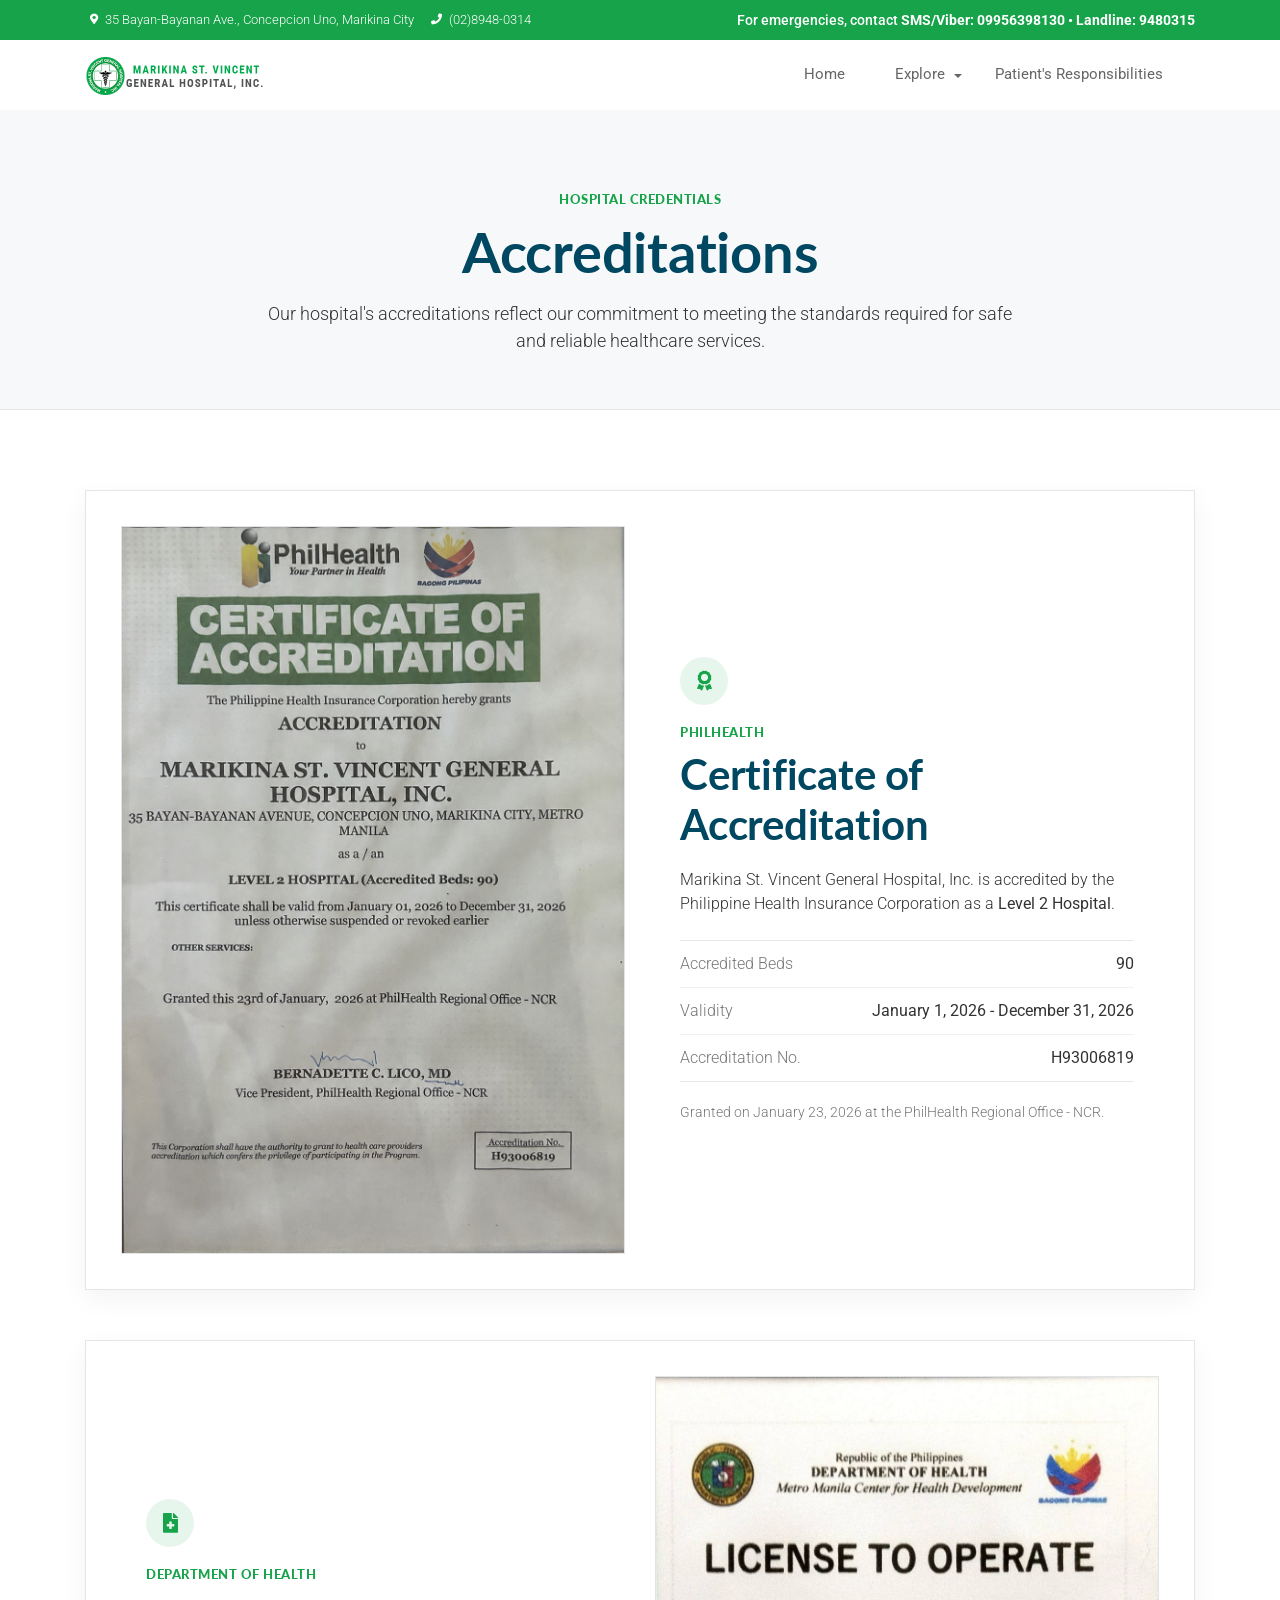
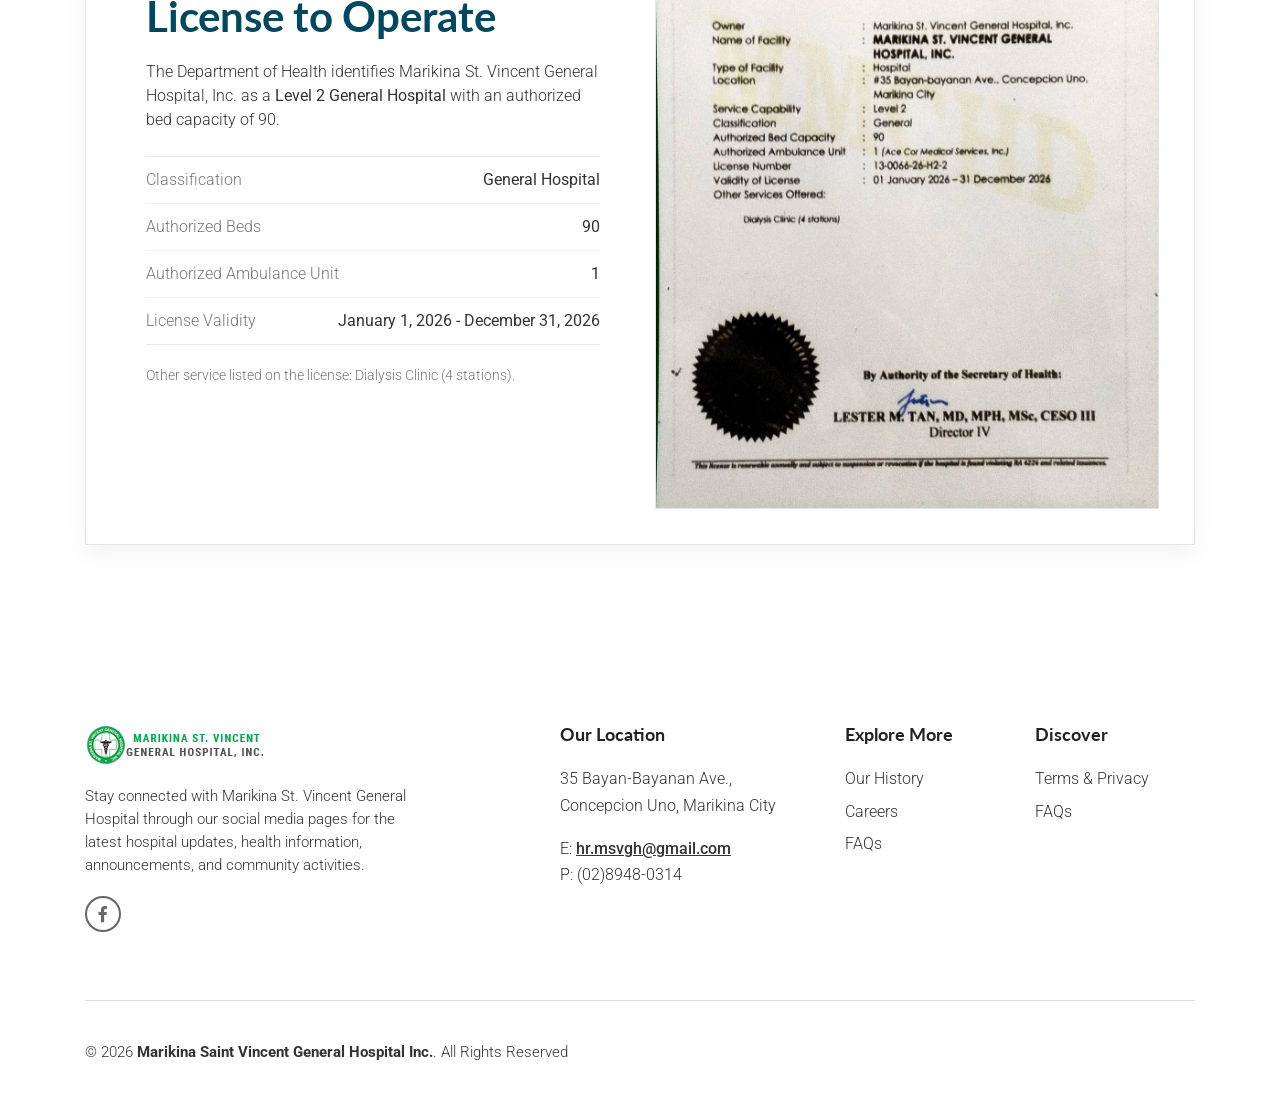
==== commit e8290765: "CODE CHANGES" ====
--- a/accreditations.html
+++ b/accreditations.html
@@ -211,7 +211,7 @@
 			    <div class="wsmobileheader clearfix">
 			    	<a id="wsnavtoggle" class="wsanimated-arrow"><span></span></a>
 			    	<span class="smllogo"><img src="images/logo.png" width="180" height="40" alt="mobile-logo"/></span>
-			    	<a href="tel:123456789" class="callusbtn"><i class="fas fa-phone"></i></a>
+			    	<a href="tel:0289480314" class="callusbtn"><i class="fas fa-phone"></i></a>
 			 	</div>
 
 
@@ -458,9 +458,7 @@
 									<ul class="foo-socials text-center clearfix">
 
 										<li><a href="#" class="ico-facebook"><i class="fab fa-facebook-f"></i></a></li>
-										<li><a href="#" class="ico-twitter"><i class="fab fa-twitter"></i></a></li>	
-										<li><a href="#" class="ico-google-plus"><i class="fab fa-google-plus-g"></i></a></li>
-										<li><a href="#" class="ico-tumblr"><i class="fab fa-tumblr"></i></a></li>			
+													
 																																				
 										<!--
 										<li><a href="#" class="ico-behance"><i class="fab fa-behance"></i></a></li>	
@@ -529,11 +527,10 @@
 
 								<!-- Footer List -->
 								<ul class="clearfix">																		
-									<li><a href="#">Help Center</a></li>																				
-									<li><a href="#">Life Chatting</a></li>
+									
 									<li><a href="#">Terms & Privacy</a></li>
 									<li><a href="#">FAQs</a></li>
-									<li><a href="#">Site Map</a></li>								
+																	
 								</ul>
 
 							</div>
--- a/css/responsive.css
+++ b/css/responsive.css
@@ -738,7 +738,7 @@
   #tabs-2 .nav-item { width: 100%; text-align: center; margin: 0 0 5px 0; }
   .nav-pills .nav-link { font-size: 1.05rem; padding: 9px 22px; margin-right: 2px; }
   #tabs-2 .nav-pills .nav-link { font-size: 1.15rem;  padding: 16px 20px; border-right: none; border-bottom: 2px solid transparent;  }
-  #tabs-2 .nav-pills .nav-link.active, #tabs-2 .nav-pills .nav-link.active:hover {border-bottom: 2px solid #00a3c8; border-right: none;}
+  #tabs-2 .nav-pills .nav-link.active, #tabs-2 .nav-pills .nav-link.active:hover {border-bottom: 2px solid #16a34a; border-right: none;}
   .nav-pills .nav-link span { display: none; }
 
   .tab-pane p.mb-30 { margin-bottom: 16px; }
@@ -1231,7 +1231,7 @@
   #tabs-1 .nav-item, #tabs-2 .nav-item { width: 100%; text-align: center; margin: 0 0 5px 0; }
   .nav-pills .nav-link { font-size: 1.15rem; padding: 16px 30px; }
   #tabs-2 .nav-pills .nav-link { font-size: 1.15rem;  padding: 16px 20px; border-right: none; border-bottom: 2px solid transparent;  }
-  #tabs-2 .nav-pills .nav-link.active, #tabs-2 .nav-pills .nav-link.active:hover {border-bottom: 2px solid #00a3c8; border-right: none;}
+  #tabs-2 .nav-pills .nav-link.active, #tabs-2 .nav-pills .nav-link.active:hover {border-bottom: 2px solid #16a34a; border-right: none;}
   .nav-pills .nav-link span { display: none; }
 
   .tab-pane p.mb-30 { margin-bottom: 16px; }
@@ -1717,7 +1717,7 @@
   #tabs-1 .nav-item, #tabs-2 .nav-item { width: 100%; text-align: center; margin: 0 0 5px 0; }
   .nav-pills .nav-link { font-size: 1.15rem; padding: 16px 30px; }
   #tabs-2 .nav-pills .nav-link { font-size: 1.15rem;  padding: 16px 20px; border-right: none; border-bottom: 2px solid transparent;  }
-  #tabs-2 .nav-pills .nav-link.active, #tabs-2 .nav-pills .nav-link.active:hover {border-bottom: 2px solid #00a3c8; border-right: none;}
+  #tabs-2 .nav-pills .nav-link.active, #tabs-2 .nav-pills .nav-link.active:hover {border-bottom: 2px solid #16a34a; border-right: none;}
   .nav-pills .nav-link span { display: none; }
 
   .tab-pane p.mb-30 { margin-bottom: 16px; }
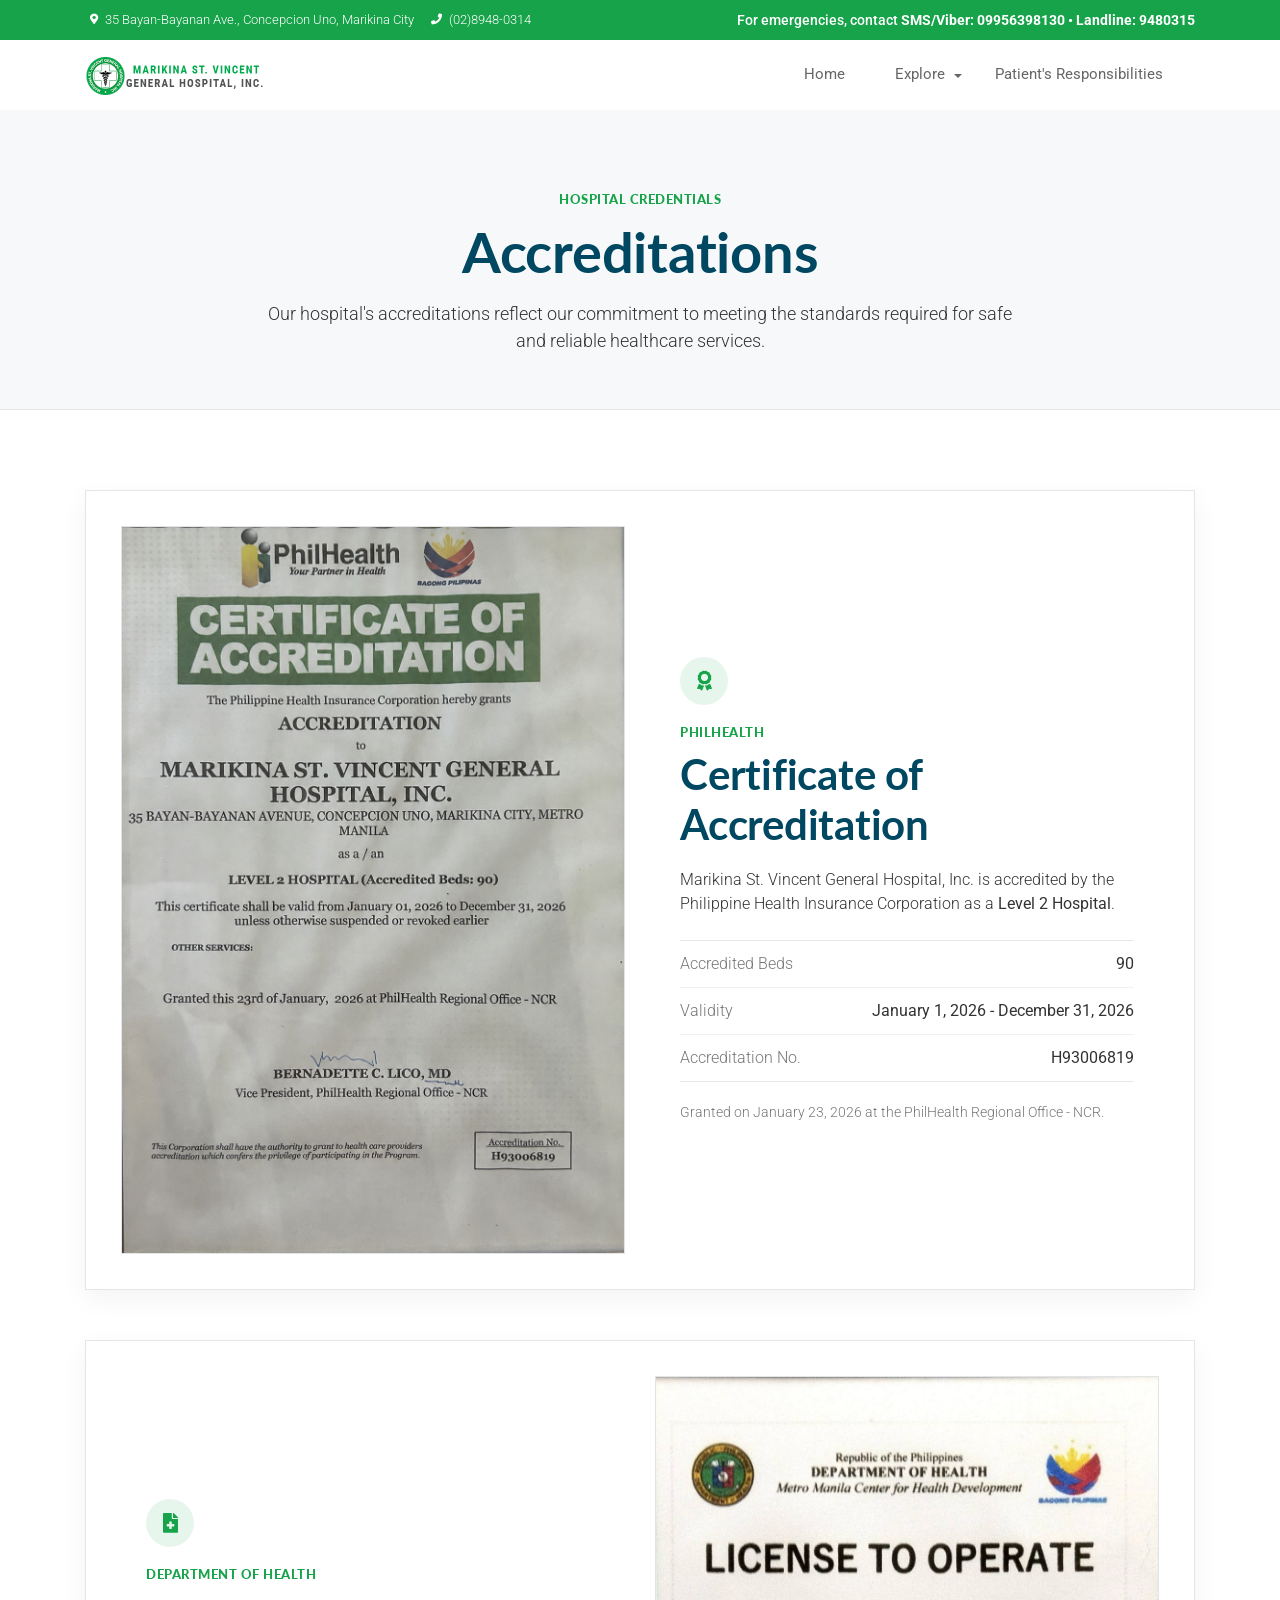
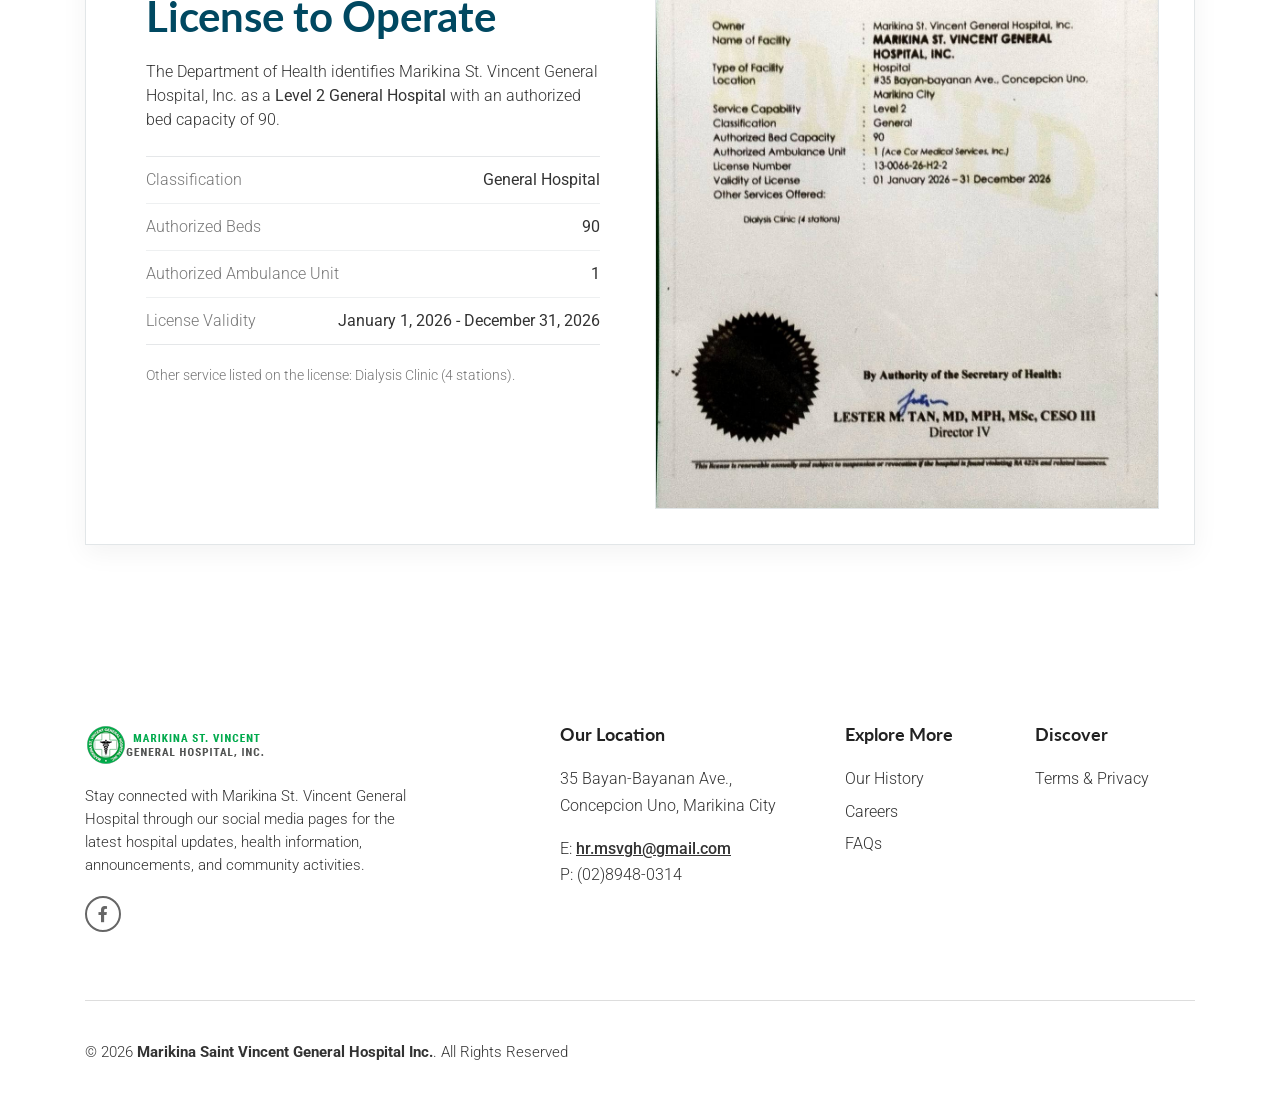
==== commit e8d6f5fa: "MINOR CODE CHANGES" ====
--- a/accreditations.html
+++ b/accreditations.html
@@ -457,7 +457,7 @@
 								<div class="footer-socials-links mt-20">
 									<ul class="foo-socials text-center clearfix">
 
-										<li><a href="#" class="ico-facebook"><i class="fab fa-facebook-f"></i></a></li>
+										<li><a href="https://www.facebook.com/MSVGH" class="ico-facebook"><i class="fab fa-facebook-f"></i></a></li>
 													
 																																				
 										<!--
@@ -509,8 +509,8 @@
 
 								<!-- Footer Links -->
 								<ul class="foo-links clearfix">
-									<li><a href="#">Our History</a></li>
-									<li><a href="#">Careers</a></li>
+									<li><a href="history.html">Our History</a></li>
+									<li><a href="applications.html">Careers</a></li>
 									<li><a href="#">FAQs</a></li>									
 								</ul>
 
@@ -528,8 +528,8 @@
 								<!-- Footer List -->
 								<ul class="clearfix">																		
 									
-									<li><a href="#">Terms & Privacy</a></li>
-									<li><a href="#">FAQs</a></li>
+									<li><a href="terms.html">Terms & Privacy</a></li>
+									
 																	
 								</ul>
 
